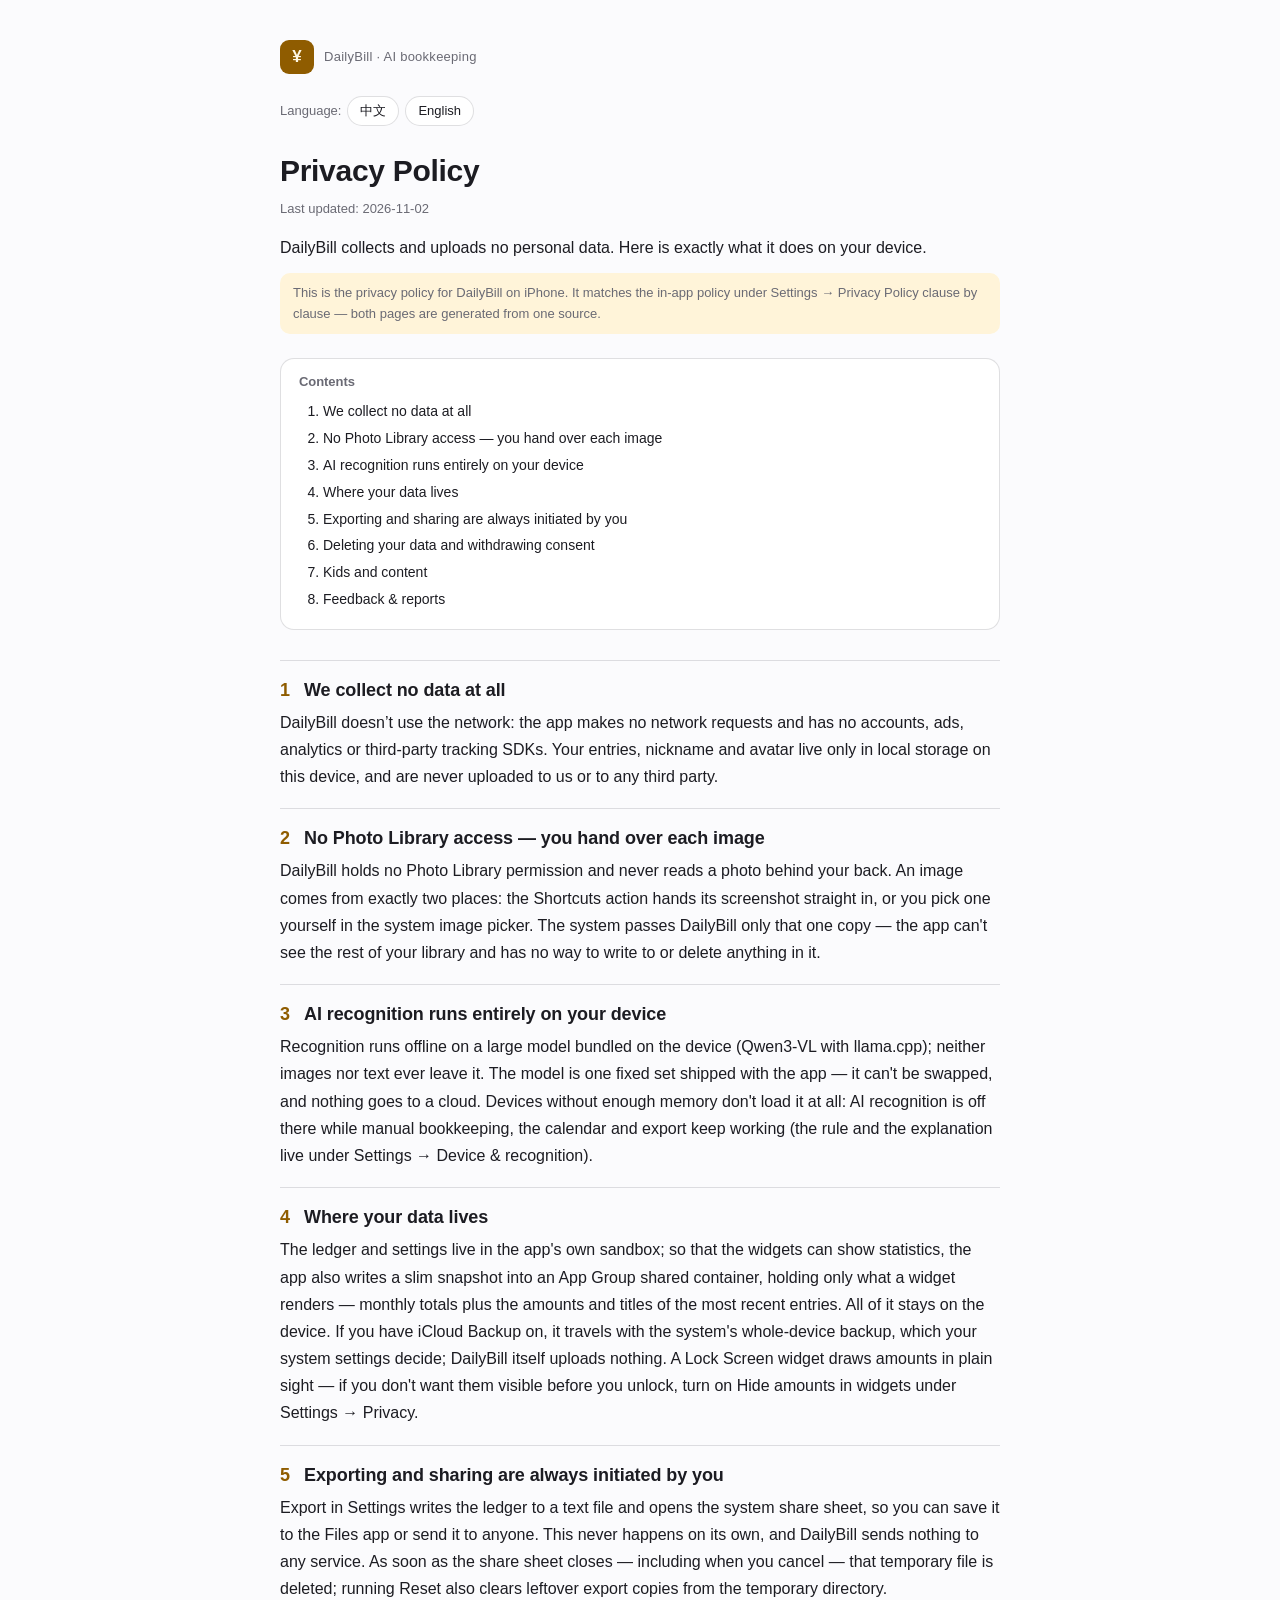
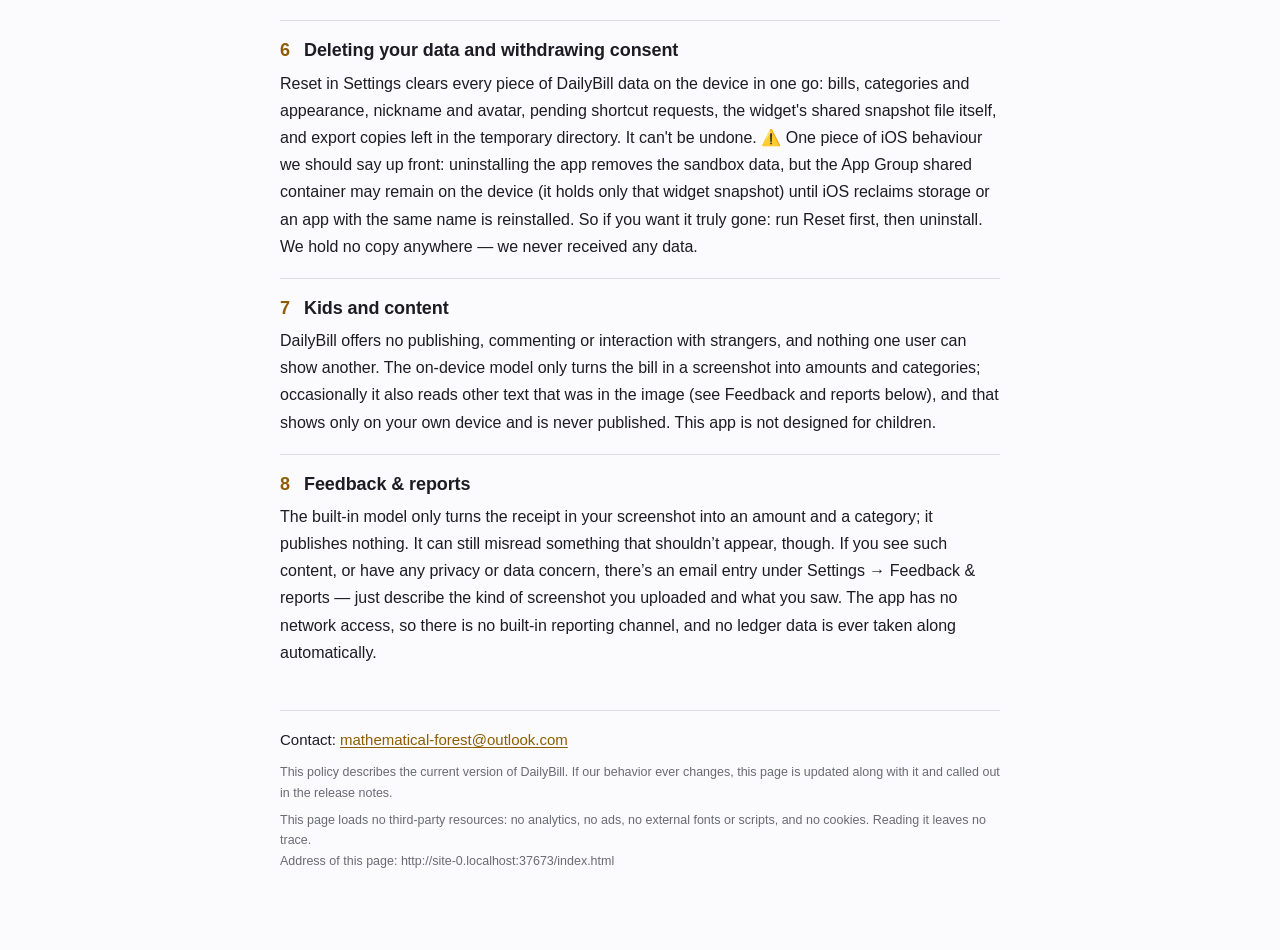
==== index.html @ c4c753d7 "Add files via upload" ====
<!doctype html>
<!--
  DailyBill 隐私政策网页版 —— 由 Tools/gen-privacy-policy.py 生成，请勿手改。
  改文案的正确顺序：DailyBill/App/PrivacyPolicyView.swift（连同 Strings.swift 的英文）→
      python3 Tools/gen-privacy-policy.py --write
  然后把 privacy-site/ 推到 GitHub Pages，并把 URL 同时填进
  AppLinks.publicPrivacyPolicyURL 与 App Store Connect 的「隐私政策网址」。
  口径一致性由 Tools/upload-gate.sh 在上传前核对（它跑的就是本脚本的 --check）。

  部署提示：单文件、零外链、JavaScript 只做语言切换（关掉也读得到中英全文），任何静态托管都够用。
  URL 要长期可用 —— 审核与用户都会在版本上线之后点开它。
-->
<html lang="zh-Hans" data-lang="zh">
<head>
<meta charset="utf-8">
<meta name="viewport" content="width=device-width, initial-scale=1">
<title>DailyBill 隐私政策 · Privacy Policy</title>
<meta name="description" content="DailyBill 不收集、不上传任何个人数据：AI 识别、存储与导出全部在本机完成。">
<meta property="og:type" content="website">
<meta property="og:title" content="DailyBill 隐私政策 · Privacy Policy">
<meta property="og:description" content="DailyBill 不收集、不上传任何个人数据：AI 识别、存储与导出全部在本机完成。">
<meta name="theme-color" content="#f0b429">
<script>
(function () {
  /* 语言优先级：?lang= 覆盖 > 上次手动选择（localStorage）> 浏览器语言。
     这段跑在 <head> 里：先给 <html> 打上 data-lang，避免中英双语叠印闪一下。 */
  var root = document.documentElement;
  function pick() {
    var m = /[?&]lang=(zh|en)/.exec(location.search);
    if (m) return m[1];
    try {
      var saved = window.localStorage.getItem('dailybill.policy.lang');
      if (saved === 'zh' || saved === 'en') return saved;
    } catch (e) {}
    return (navigator.language || 'zh').toLowerCase().indexOf('zh') === 0 ? 'zh' : 'en';
  }
  function mark(lang) {
    root.setAttribute('data-lang', lang);
    root.setAttribute('lang', lang === 'zh' ? 'zh-Hans' : 'en');
    var btns = document.querySelectorAll('.langbtn');
    for (var i = 0; i < btns.length; i++) {
      btns[i].setAttribute('aria-current', btns[i].getAttribute('data-lang') === lang ? 'true' : 'false');
    }
  }
  window.__dailybillLang = function (lang) {
    try { window.localStorage.setItem('dailybill.policy.lang', lang); } catch (e) {}
    mark(lang);
  };
  mark(pick());
  document.addEventListener('DOMContentLoaded', function () {
    var btns = document.querySelectorAll('.langbtn');
    for (var i = 0; i < btns.length; i++) {
      btns[i].addEventListener('click', function () { window.__dailybillLang(this.getAttribute('data-lang')); });
    }
    /* 「本页网址」由脚本就地填：方便把同一个地址粘进 App Store Connect，不必从别处抄 */
    var slots = document.querySelectorAll('.pageurl');
    for (var k = 0; k < slots.length; k++) { slots[k].textContent = location.href.split('?')[0]; }
  });
})();</script>
<style>
  :root {
    color-scheme: light dark;
    --bg: #fbfbfd; --card: #ffffff; --ink: #1c1c22; --muted: #6a6a74;
    --rule: rgba(120,120,132,.24); --accent: #8f5c00; --accent-soft: #fff4d9;
  }
  @media (prefers-color-scheme: dark) {
    :root { --bg: #0e0e11; --card: #17171c; --ink: #ececf1; --muted: #9a9aa4;
            --rule: rgba(160,160,175,.22); --accent: #f0b429; --accent-soft: #2a2314; }
  }
  * { box-sizing: border-box; }
  body {
    margin: 0 auto; padding: 0 20px 72px; max-width: 760px; background: var(--bg); color: var(--ink);
    font: 16px/1.7 -apple-system, BlinkMacSystemFont, "PingFang SC", "Helvetica Neue", Arial, sans-serif;
    -webkit-font-smoothing: antialiased;
  }
  .wrap { padding-top: 40px; }
  .brand { display: flex; align-items: center; gap: 10px; margin: 0 0 22px; }
  .mark { width: 34px; height: 34px; border-radius: 9px; background: var(--accent); color: #fff8e6;
          display: grid; place-items: center; font-weight: 700; font-size: 17px; flex: none; }
  .brand span { color: var(--muted); font-size: 13px; letter-spacing: .02em; }
  h1 { font-size: 30px; line-height: 1.25; margin: 0 0 8px; letter-spacing: -.01em; }
  .meta { color: var(--muted); font-size: 13px; margin: 0 0 14px; }
  .lede { font-size: 16px; margin: 0 0 12px; }
  .scope { font-size: 13px; line-height: 1.6; color: var(--muted); margin: 0 0 24px;
           padding: 10px 13px; background: var(--accent-soft); border-radius: 10px; }
  h2 { font-size: 18px; line-height: 1.45; margin: 0 0 6px; letter-spacing: -.005em; }
  h2 .num { display: inline-block; min-width: 24px; color: var(--accent); font-variant-numeric: tabular-nums; }
  p { margin: 0 0 4px; }
  section { border-top: 1px solid var(--rule); padding: 16px 0 6px; scroll-margin-top: 16px; }
  section + section { margin-top: 8px; }
  a { color: var(--accent); text-decoration-thickness: 1px; text-underline-offset: 2px; }
  .lang { display: flex; align-items: center; gap: 6px; margin: 0 0 26px; font-size: 13px; color: var(--muted); }
  .langbtn { font: inherit; font-size: 13px; color: var(--ink); background: var(--card);
             border: 1px solid var(--rule); border-radius: 999px; padding: 3px 12px; cursor: pointer; }
  .langbtn[aria-current="true"] { background: var(--accent); border-color: var(--accent);
                                  color: #fff8e6; font-weight: 600; }
  nav.toc { background: var(--card); border: 1px solid var(--rule); border-radius: 14px;
            padding: 14px 18px; margin: 0 0 30px; }
  nav.toc h2 { font-size: 13px; color: var(--muted); font-weight: 600; margin: 0 0 8px; }
  nav.toc ol { margin: 0; padding-left: 24px; }
  nav.toc li { margin: 3px 0; font-size: 14px; }
  nav.toc a { color: var(--ink); text-decoration: none; }
  nav.toc a:hover { color: var(--accent); text-decoration: underline; }
  footer { margin-top: 34px; border-top: 1px solid var(--rule); padding-top: 16px; }
  footer p { margin: 0 0 10px; font-size: 15px; }
  small { display: block; color: var(--muted); font-size: 12.5px; line-height: 1.65; margin-bottom: 6px; }
  .url { word-break: break-all; }
  /* 语言：没有 JavaScript 时中英都留着（谁都读得到全文），跑起来了才只留一种 */
  html[data-lang="zh"] .en { display: none; }
  html[data-lang="en"] .zh { display: none; }
  @media (max-width: 420px) { h1 { font-size: 25px; } body { padding: 0 16px 56px; } }
  @media print {
    :root { --bg: #fff; --ink: #000; --muted: #444; --card: #fff; }
    .lang, nav.toc { display: none; }
    .zh, .en { display: block !important; }
    section { break-inside: avoid; }
  }</style>
</head>
<body>
<div class="wrap">

<div class="brand">
  <div class="mark" aria-hidden="true">¥</div>
  <span><span class="zh" lang="zh-Hans">DailyBill · AI 记账</span><span class="en" lang="en">DailyBill · AI bookkeeping</span></span>
</div>

<div class="lang">
  <span><span class="zh" lang="zh-Hans">语言：</span><span class="en" lang="en">Language: </span></span>
  <button type="button" class="langbtn" data-lang="zh">中文</button>
  <button type="button" class="langbtn" data-lang="en" lang="en">English</button>
</div>

<header>
  <h1><span class="zh" lang="zh-Hans">隐私政策</span><span class="en" lang="en">Privacy Policy</span></h1>
  <p class="meta"><span class="zh" lang="zh-Hans">最近更新：2026-11-02</span>
     <span class="en" lang="en">Last updated: 2026-11-02</span></p>
  <p class="lede zh" lang="zh-Hans">DailyBill 不收集、不上传任何个人数据。以下是它在你设备上具体做了什么。</p>
  <p class="lede en" lang="en">DailyBill collects and uploads no personal data. Here is exactly what it does on your device.</p>
  <p class="scope"><span class="zh" lang="zh-Hans">本页是 DailyBill（iPhone 版）的隐私政策，与 App 内「设置 → 隐私政策」逐条一致：两边由同一份源码生成。</span><span class="en" lang="en">This is the privacy policy for DailyBill on iPhone. It matches the in-app policy under Settings → Privacy Policy clause by clause — both pages are generated from one source.</span></p>
</header>

<nav class="toc">
  <h2><span class="zh" lang="zh-Hans">条款目录</span><span class="en" lang="en">Contents</span></h2>
  <ol>
      <li><a class="zh" lang="zh-Hans" href="#c1">我们不收集任何数据</a><a class="en" lang="en" href="#c1">We collect no data at all</a></li>
      <li><a class="zh" lang="zh-Hans" href="#c2">不读相册：图由你自己交出来</a><a class="en" lang="en" href="#c2">No Photo Library access — you hand over each image</a></li>
      <li><a class="zh" lang="zh-Hans" href="#c3">AI 识别完全在你设备上完成</a><a class="en" lang="en" href="#c3">AI recognition runs entirely on your device</a></li>
      <li><a class="zh" lang="zh-Hans" href="#c4">数据存在哪里</a><a class="en" lang="en" href="#c4">Where your data lives</a></li>
      <li><a class="zh" lang="zh-Hans" href="#c5">导出与分享完全由你发起</a><a class="en" lang="en" href="#c5">Exporting and sharing are always initiated by you</a></li>
      <li><a class="zh" lang="zh-Hans" href="#c6">删除数据与撤回同意</a><a class="en" lang="en" href="#c6">Deleting your data and withdrawing consent</a></li>
      <li><a class="zh" lang="zh-Hans" href="#c7">儿童与内容</a><a class="en" lang="en" href="#c7">Kids and content</a></li>
      <li><a class="zh" lang="zh-Hans" href="#c8">反馈与举报</a><a class="en" lang="en" href="#c8">Feedback &amp; reports</a></li>
  </ol>
</nav>

<main>
    <section id="c1">
      <h2 class="zh" lang="zh-Hans"><span class="num">1</span>我们不收集任何数据</h2>
      <p class="zh" lang="zh-Hans">DailyBill 不联网：整个 App 没有任何网络请求，也没有账号、广告、埋点或第三方分析 SDK。你的账单、昵称与头像全部只存在这台设备的本机存储里，不会上传到我们或任何第三方的服务器。</p>
      <h2 class="en" lang="en"><span class="num">1</span>We collect no data at all</h2>
      <p class="en" lang="en">DailyBill doesn’t use the network: the app makes no network requests and has no accounts, ads, analytics or third-party tracking SDKs. Your entries, nickname and avatar live only in local storage on this device, and are never uploaded to us or to any third party.</p>
    </section>
    <section id="c2">
      <h2 class="zh" lang="zh-Hans"><span class="num">2</span>不读相册：图由你自己交出来</h2>
      <p class="zh" lang="zh-Hans">DailyBill 没有相册权限，也不会背着你读任何照片。记一笔账单时的图只有两个来源：快捷指令把「截屏」那一步的结果直接递进来，或者你在系统图片选取器里亲手挑一张。系统只把那一张照片的副本交给 App——它看不到图库里的其它内容，也没有写入或删除相册的能力。</p>
      <h2 class="en" lang="en"><span class="num">2</span>No Photo Library access — you hand over each image</h2>
      <p class="en" lang="en">DailyBill holds no Photo Library permission and never reads a photo behind your back. An image comes from exactly two places: the Shortcuts action hands its screenshot straight in, or you pick one yourself in the system image picker. The system passes DailyBill only that one copy — the app can't see the rest of your library and has no way to write to or delete anything in it.</p>
    </section>
    <section id="c3">
      <h2 class="zh" lang="zh-Hans"><span class="num">3</span>AI 识别完全在你设备上完成</h2>
      <p class="zh" lang="zh-Hans">图像识别由内置在本机的大模型（Qwen3-VL 加 llama.cpp）离线推理，图片与文字都不出设备。模型是随 App 一起打包的固定一套，不能替换，也不会把内容送到云端。内存不足以跑这套模型的设备不会加载它：那里 AI 识别不可用，手动记账、月历与导出照常（判据与说明见「设置 → 设备与识别能力」）。</p>
      <h2 class="en" lang="en"><span class="num">3</span>AI recognition runs entirely on your device</h2>
      <p class="en" lang="en">Recognition runs offline on a large model bundled on the device (Qwen3-VL with llama.cpp); neither images nor text ever leave it. The model is one fixed set shipped with the app — it can't be swapped, and nothing goes to a cloud. Devices without enough memory don't load it at all: AI recognition is off there while manual bookkeeping, the calendar and export keep working (the rule and the explanation live under Settings → Device &amp; recognition).</p>
    </section>
    <section id="c4">
      <h2 class="zh" lang="zh-Hans"><span class="num">4</span>数据存在哪里</h2>
      <p class="zh" lang="zh-Hans">账本与设置存在 App 自己的沙盒目录；为了让桌面小组件能显示统计，App 会往同属一个 App Group 的共享容器里写一份精简快照，只含小组件渲染所需的月度汇总与最近几笔的金额、标题。这些内容都在设备本机；如果你开启了 iCloud 云备份，它们会随系统的整机备份一起被备份，那由你的系统设置决定，DailyBill 自己不上传任何数据。锁屏上的小组件会把金额直接画出来，不想让它在解锁之前就露出来，请在「设置 → 隐私」里打开「在小组件里隐藏金额」。</p>
      <h2 class="en" lang="en"><span class="num">4</span>Where your data lives</h2>
      <p class="en" lang="en">The ledger and settings live in the app's own sandbox; so that the widgets can show statistics, the app also writes a slim snapshot into an App Group shared container, holding only what a widget renders — monthly totals plus the amounts and titles of the most recent entries. All of it stays on the device. If you have iCloud Backup on, it travels with the system's whole-device backup, which your system settings decide; DailyBill itself uploads nothing. A Lock Screen widget draws amounts in plain sight — if you don't want them visible before you unlock, turn on Hide amounts in widgets under Settings → Privacy.</p>
    </section>
    <section id="c5">
      <h2 class="zh" lang="zh-Hans"><span class="num">5</span>导出与分享完全由你发起</h2>
      <p class="zh" lang="zh-Hans">「设置」里的导出账单会把账本写成一份文本文件并打开系统分享面板，你可以存到文件系统或发给任何人。这一步不会自动发生，DailyBill 也不会把账本内容发给任何服务。分享面板一关（包括你取消分享），那份临时文件就被删掉；执行恢复初始化时也会清掉临时目录里剩下的导出副本。</p>
      <h2 class="en" lang="en"><span class="num">5</span>Exporting and sharing are always initiated by you</h2>
      <p class="en" lang="en">Export in Settings writes the ledger to a text file and opens the system share sheet, so you can save it to the Files app or send it to anyone. This never happens on its own, and DailyBill sends nothing to any service. As soon as the share sheet closes — including when you cancel — that temporary file is deleted; running Reset also clears leftover export copies from the temporary directory.</p>
    </section>
    <section id="c6">
      <h2 class="zh" lang="zh-Hans"><span class="num">6</span>删除数据与撤回同意</h2>
      <p class="zh" lang="zh-Hans">用「设置」里的恢复初始化即可一次性清空本机全部 DailyBill 数据：账单、分类与外观、昵称与头像、快捷指令待处理请求，以及小组件的共享快照文件本体和临时目录里的导出副本，该操作不可撤销。⚠️ 有一个 iOS 的系统行为要说在前面：直接卸载 App 会带走沙盒里的数据，但 App Group 的共享容器可能继续留在设备上（里面只有那份小组件快照），要等系统回收存储或重装同名 App 时才处理掉。所以想把数据清得干干净净：先执行一次恢复初始化，再卸载 App。我们这边没有任何副本——因为我们从来没有拿到过数据。</p>
      <h2 class="en" lang="en"><span class="num">6</span>Deleting your data and withdrawing consent</h2>
      <p class="en" lang="en">Reset in Settings clears every piece of DailyBill data on the device in one go: bills, categories and appearance, nickname and avatar, pending shortcut requests, the widget's shared snapshot file itself, and export copies left in the temporary directory. It can't be undone. ⚠️ One piece of iOS behaviour we should say up front: uninstalling the app removes the sandbox data, but the App Group shared container may remain on the device (it holds only that widget snapshot) until iOS reclaims storage or an app with the same name is reinstalled. So if you want it truly gone: run Reset first, then uninstall. We hold no copy anywhere — we never received any data.</p>
    </section>
    <section id="c7">
      <h2 class="zh" lang="zh-Hans"><span class="num">7</span>儿童与内容</h2>
      <p class="zh" lang="zh-Hans">DailyBill 不提供发布、评论或陌生人互动功能，没有任何用户之间互相可见的内容。端侧模型只把截图里的账单读成金额与分类；它偶尔会把图上别的文字一起读出来（见下面「反馈与举报」那一条），这些内容只显示在你自己的设备上，也不会被发布出去。本 App 不是为儿童设计的。</p>
      <h2 class="en" lang="en"><span class="num">7</span>Kids and content</h2>
      <p class="en" lang="en">DailyBill offers no publishing, commenting or interaction with strangers, and nothing one user can show another. The on-device model only turns the bill in a screenshot into amounts and categories; occasionally it also reads other text that was in the image (see Feedback and reports below), and that shows only on your own device and is never published. This app is not designed for children.</p>
    </section>
    <section id="c8">
      <h2 class="zh" lang="zh-Hans"><span class="num">8</span>反馈与举报</h2>
      <p class="zh" lang="zh-Hans">内置模型只把截图里的账单读成金额与分类，不生成可发布的内容；但它偶尔也会读出不该出现的文字。如果你看到不该出现的东西，或是对隐私、数据有任何疑义，「设置 → 反馈与举报」里有邮件入口：写清你上传的截图类型与你看到的内容即可。App 不联网，因此没有内置上报通道，也不会自动带走任何账单数据。</p>
      <h2 class="en" lang="en"><span class="num">8</span>Feedback &amp; reports</h2>
      <p class="en" lang="en">The built-in model only turns the receipt in your screenshot into an amount and a category; it publishes nothing. It can still misread something that shouldn’t appear, though. If you see such content, or have any privacy or data concern, there’s an email entry under Settings → Feedback &amp; reports — just describe the kind of screenshot you uploaded and what you saw. The app has no network access, so there is no built-in reporting channel, and no ledger data is ever taken along automatically.</p>
    </section>
</main>

<footer>
  <p><span class="zh" lang="zh-Hans">联系邮箱：</span><span class="en" lang="en">Contact: </span><a href="mailto:mathematical-forest@outlook.com">mathematical-forest@outlook.com</a></p>
  <small class="zh" lang="zh-Hans">这份政策只描述当前这个版本的 DailyBill。若以后行为有变，本页会一并更新并在版本说明里写明。</small>
  <small class="en" lang="en">This policy describes the current version of DailyBill. If our behavior ever changes, this page is updated along with it and called out in the release notes.</small>
  <small class="zh" lang="zh-Hans">本页不加载任何第三方资源：没有统计、没有广告、没有外部字体或脚本，也不写 Cookie。你此刻读到的这份网页本身不留痕。<br><span class="url">本页网址：<span class="pageurl"></span></span></small>
  <small class="en" lang="en">This page loads no third-party resources: no analytics, no ads, no external fonts or scripts, and no cookies. Reading it leaves no trace.<br><span class="url">Address of this page: <span class="pageurl"></span></span></small>
</footer>

</div>
</body>
</html>
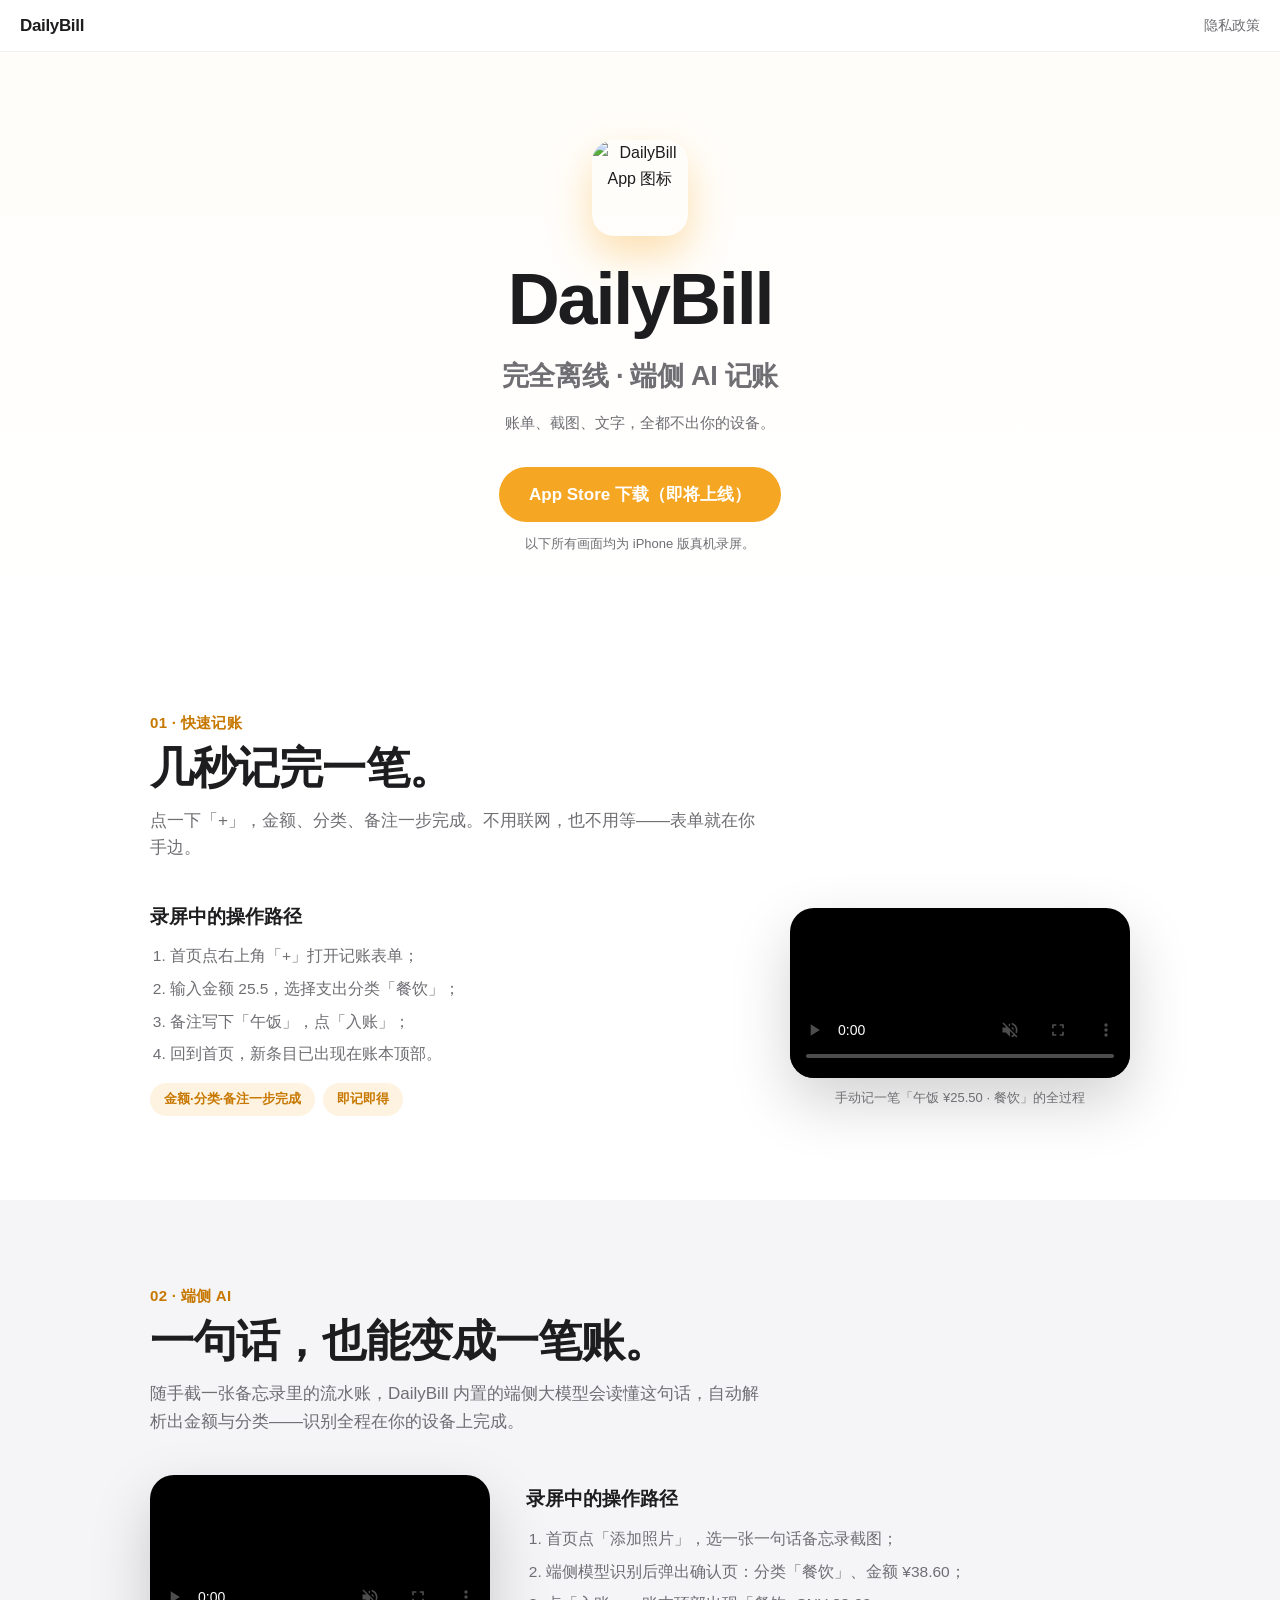
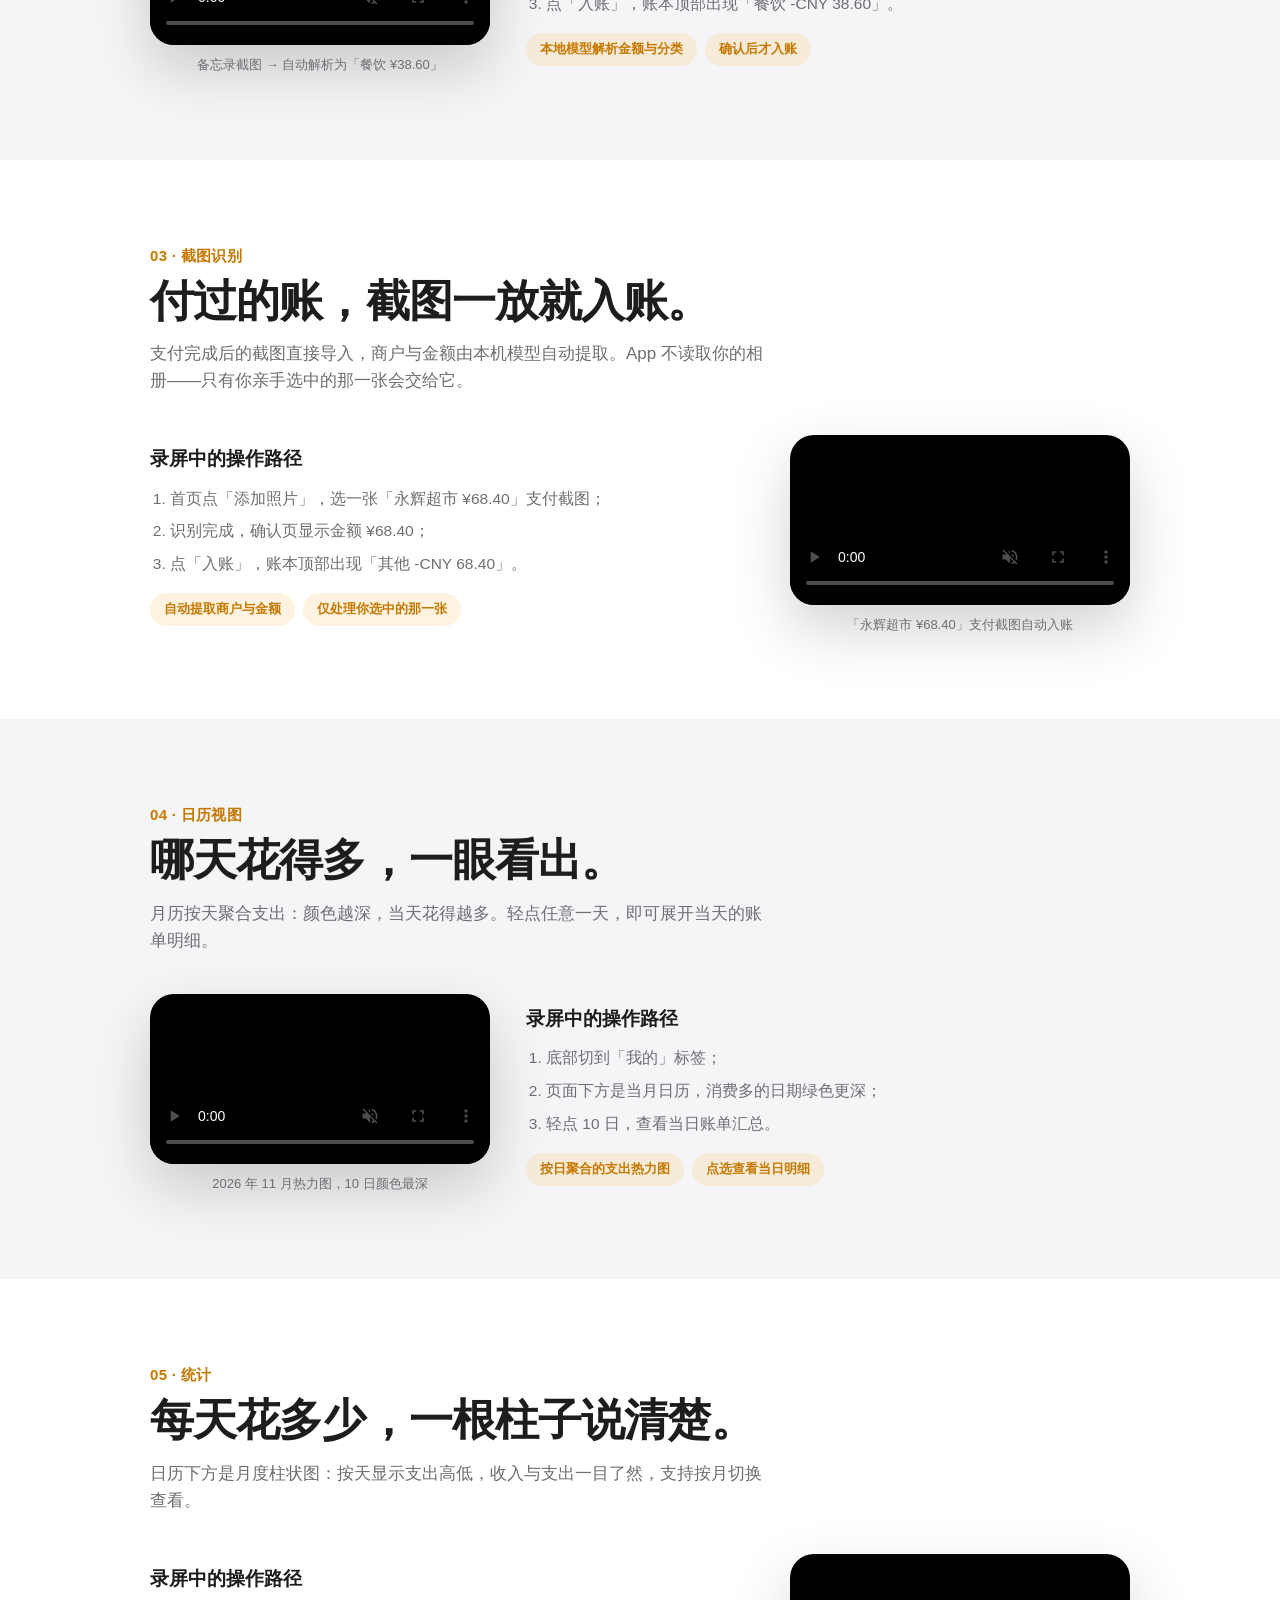
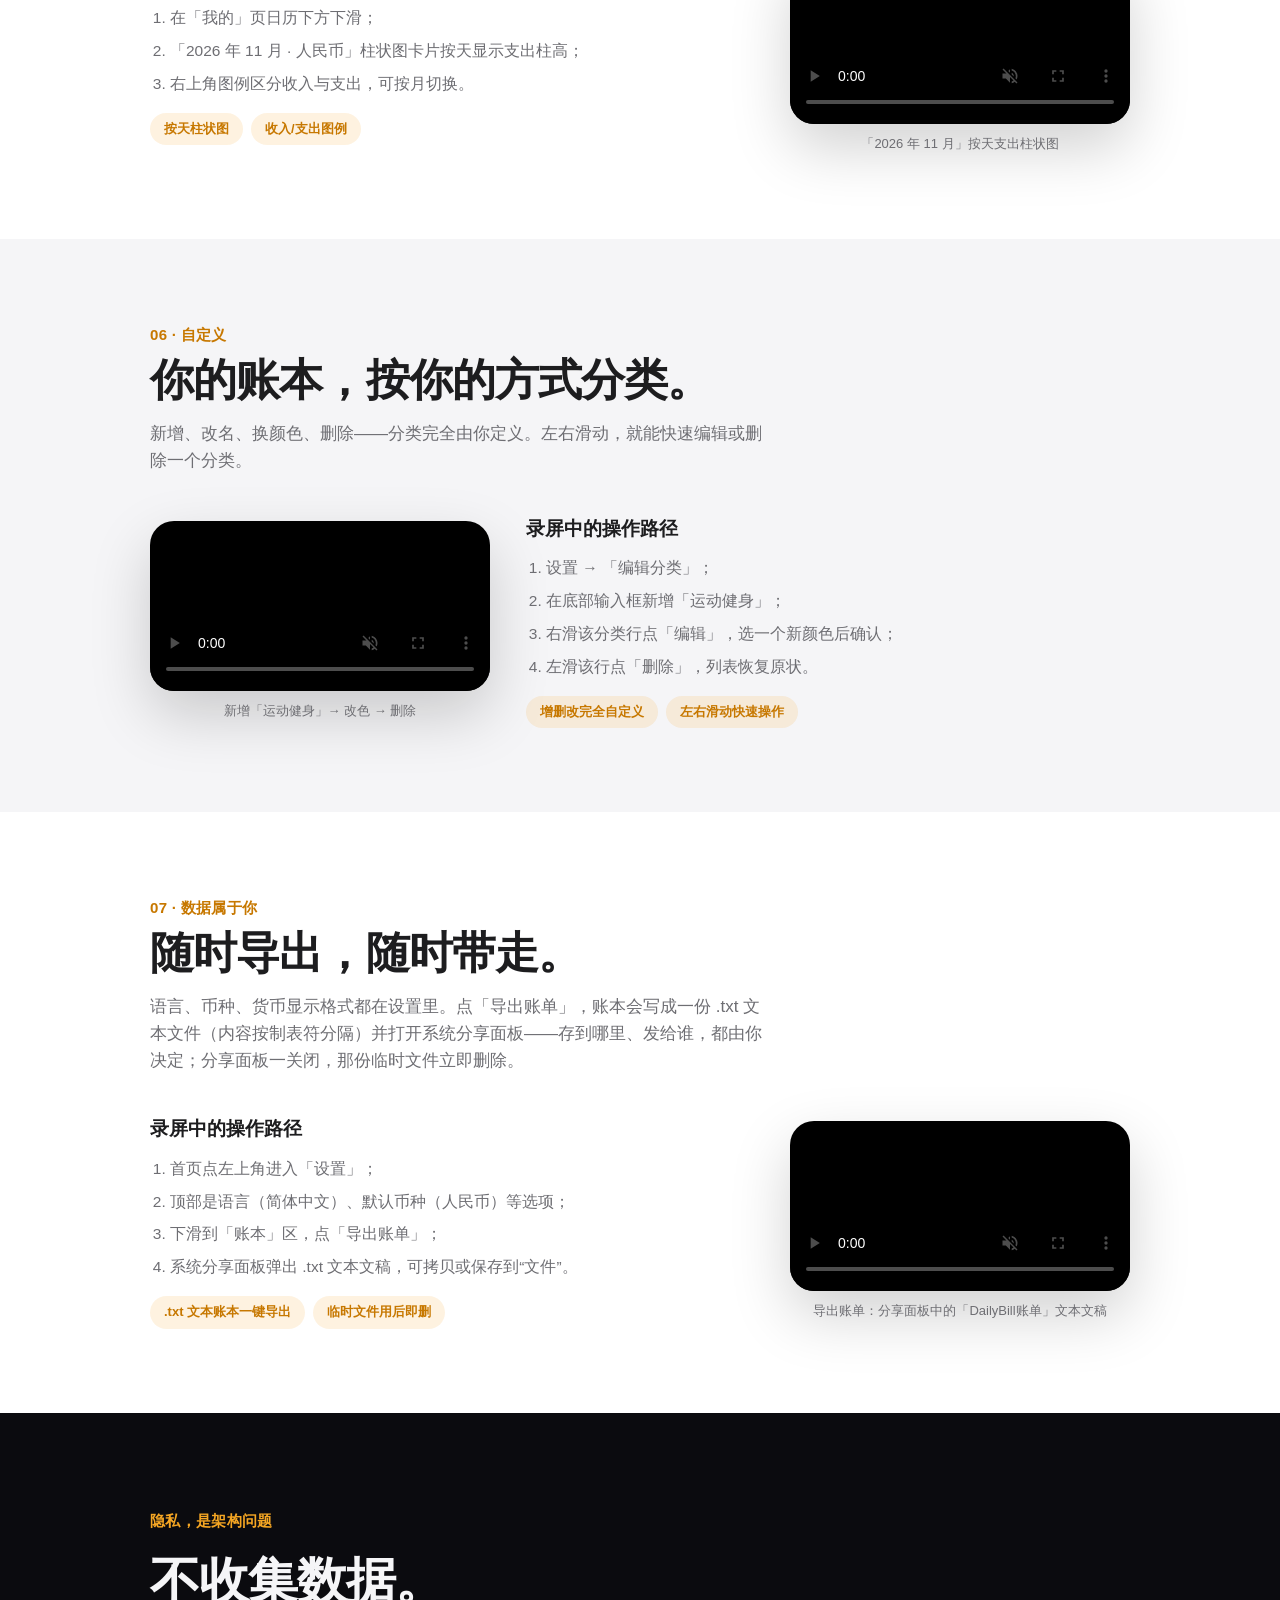
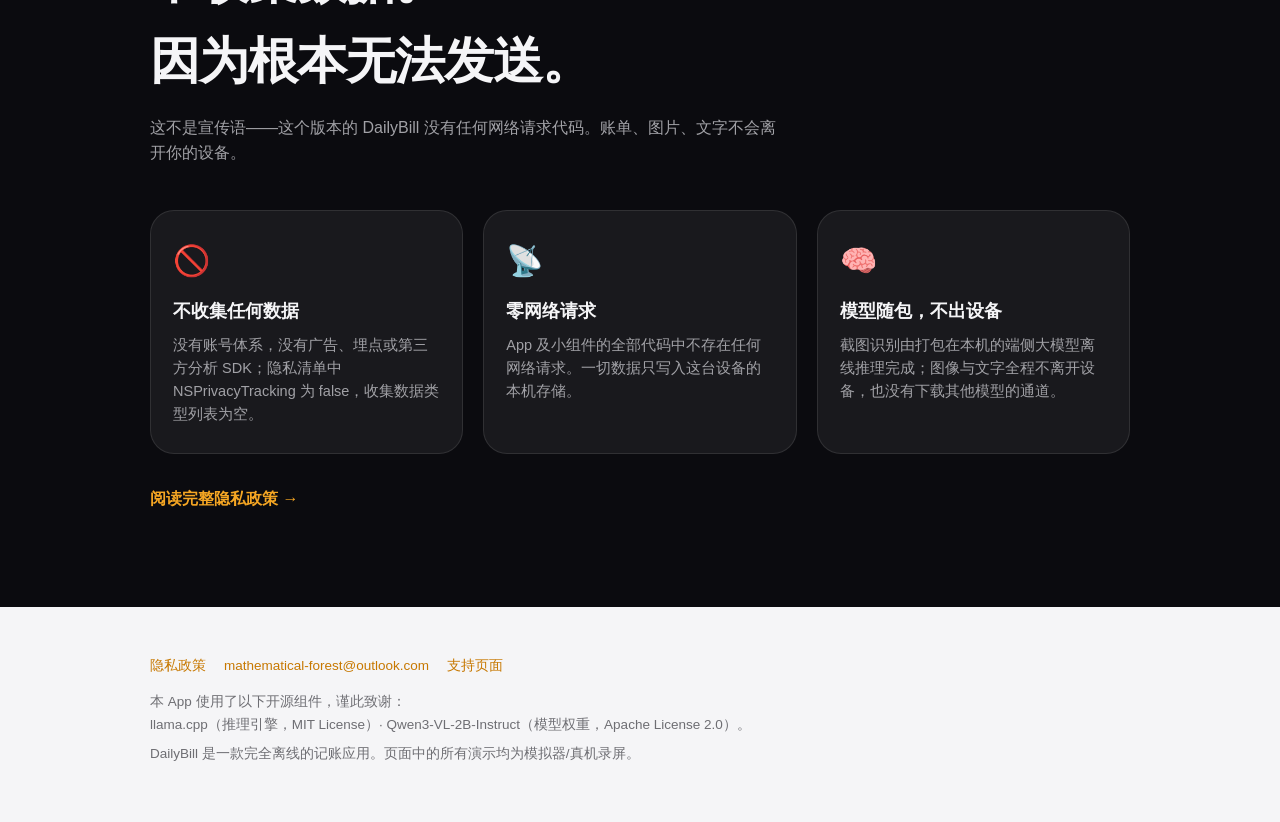
==== commit 211499ca: "Create index.html" ====
--- a/index.html
+++ b/index.html
@@ -1,217 +1,245 @@
-<!doctype html>
-<!--
-  DailyBill 隐私政策网页版 —— 由 Tools/gen-privacy-policy.py 生成，请勿手改。
-  改文案的正确顺序：DailyBill/App/PrivacyPolicyView.swift（连同 Strings.swift 的英文）→
-      python3 Tools/gen-privacy-policy.py --write
-  然后把 privacy-site/ 推到 GitHub Pages，并把 URL 同时填进
-  AppLinks.publicPrivacyPolicyURL 与 App Store Connect 的「隐私政策网址」。
-  口径一致性由 Tools/upload-gate.sh 在上传前核对（它跑的就是本脚本的 --check）。
-
-  部署提示：单文件、零外链、JavaScript 只做语言切换（关掉也读得到中英全文），任何静态托管都够用。
-  URL 要长期可用 —— 审核与用户都会在版本上线之后点开它。
--->
-<html lang="zh-Hans" data-lang="zh">
+<!DOCTYPE html>
+<html lang="zh-Hans">
 <head>
-<meta charset="utf-8">
-<meta name="viewport" content="width=device-width, initial-scale=1">
-<title>DailyBill 隐私政策 · Privacy Policy</title>
-<meta name="description" content="DailyBill 不收集、不上传任何个人数据：AI 识别、存储与导出全部在本机完成。">
-<meta property="og:type" content="website">
-<meta property="og:title" content="DailyBill 隐私政策 · Privacy Policy">
-<meta property="og:description" content="DailyBill 不收集、不上传任何个人数据：AI 识别、存储与导出全部在本机完成。">
-<meta name="theme-color" content="#f0b429">
-<script>
-(function () {
-  /* 语言优先级：?lang= 覆盖 > 上次手动选择（localStorage）> 浏览器语言。
-     这段跑在 <head> 里：先给 <html> 打上 data-lang，避免中英双语叠印闪一下。 */
-  var root = document.documentElement;
-  function pick() {
-    var m = /[?&]lang=(zh|en)/.exec(location.search);
-    if (m) return m[1];
-    try {
-      var saved = window.localStorage.getItem('dailybill.policy.lang');
-      if (saved === 'zh' || saved === 'en') return saved;
-    } catch (e) {}
-    return (navigator.language || 'zh').toLowerCase().indexOf('zh') === 0 ? 'zh' : 'en';
-  }
-  function mark(lang) {
-    root.setAttribute('data-lang', lang);
-    root.setAttribute('lang', lang === 'zh' ? 'zh-Hans' : 'en');
-    var btns = document.querySelectorAll('.langbtn');
-    for (var i = 0; i < btns.length; i++) {
-      btns[i].setAttribute('aria-current', btns[i].getAttribute('data-lang') === lang ? 'true' : 'false');
-    }
-  }
-  window.__dailybillLang = function (lang) {
-    try { window.localStorage.setItem('dailybill.policy.lang', lang); } catch (e) {}
-    mark(lang);
-  };
-  mark(pick());
-  document.addEventListener('DOMContentLoaded', function () {
-    var btns = document.querySelectorAll('.langbtn');
-    for (var i = 0; i < btns.length; i++) {
-      btns[i].addEventListener('click', function () { window.__dailybillLang(this.getAttribute('data-lang')); });
-    }
-    /* 「本页网址」由脚本就地填：方便把同一个地址粘进 App Store Connect，不必从别处抄 */
-    var slots = document.querySelectorAll('.pageurl');
-    for (var k = 0; k < slots.length; k++) { slots[k].textContent = location.href.split('?')[0]; }
-  });
-})();</script>
-<style>
-  :root {
-    color-scheme: light dark;
-    --bg: #fbfbfd; --card: #ffffff; --ink: #1c1c22; --muted: #6a6a74;
-    --rule: rgba(120,120,132,.24); --accent: #8f5c00; --accent-soft: #fff4d9;
-  }
-  @media (prefers-color-scheme: dark) {
-    :root { --bg: #0e0e11; --card: #17171c; --ink: #ececf1; --muted: #9a9aa4;
-            --rule: rgba(160,160,175,.22); --accent: #f0b429; --accent-soft: #2a2314; }
-  }
-  * { box-sizing: border-box; }
-  body {
-    margin: 0 auto; padding: 0 20px 72px; max-width: 760px; background: var(--bg); color: var(--ink);
-    font: 16px/1.7 -apple-system, BlinkMacSystemFont, "PingFang SC", "Helvetica Neue", Arial, sans-serif;
-    -webkit-font-smoothing: antialiased;
-  }
-  .wrap { padding-top: 40px; }
-  .brand { display: flex; align-items: center; gap: 10px; margin: 0 0 22px; }
-  .mark { width: 34px; height: 34px; border-radius: 9px; background: var(--accent); color: #fff8e6;
-          display: grid; place-items: center; font-weight: 700; font-size: 17px; flex: none; }
-  .brand span { color: var(--muted); font-size: 13px; letter-spacing: .02em; }
-  h1 { font-size: 30px; line-height: 1.25; margin: 0 0 8px; letter-spacing: -.01em; }
-  .meta { color: var(--muted); font-size: 13px; margin: 0 0 14px; }
-  .lede { font-size: 16px; margin: 0 0 12px; }
-  .scope { font-size: 13px; line-height: 1.6; color: var(--muted); margin: 0 0 24px;
-           padding: 10px 13px; background: var(--accent-soft); border-radius: 10px; }
-  h2 { font-size: 18px; line-height: 1.45; margin: 0 0 6px; letter-spacing: -.005em; }
-  h2 .num { display: inline-block; min-width: 24px; color: var(--accent); font-variant-numeric: tabular-nums; }
-  p { margin: 0 0 4px; }
-  section { border-top: 1px solid var(--rule); padding: 16px 0 6px; scroll-margin-top: 16px; }
-  section + section { margin-top: 8px; }
-  a { color: var(--accent); text-decoration-thickness: 1px; text-underline-offset: 2px; }
-  .lang { display: flex; align-items: center; gap: 6px; margin: 0 0 26px; font-size: 13px; color: var(--muted); }
-  .langbtn { font: inherit; font-size: 13px; color: var(--ink); background: var(--card);
-             border: 1px solid var(--rule); border-radius: 999px; padding: 3px 12px; cursor: pointer; }
-  .langbtn[aria-current="true"] { background: var(--accent); border-color: var(--accent);
-                                  color: #fff8e6; font-weight: 600; }
-  nav.toc { background: var(--card); border: 1px solid var(--rule); border-radius: 14px;
-            padding: 14px 18px; margin: 0 0 30px; }
-  nav.toc h2 { font-size: 13px; color: var(--muted); font-weight: 600; margin: 0 0 8px; }
-  nav.toc ol { margin: 0; padding-left: 24px; }
-  nav.toc li { margin: 3px 0; font-size: 14px; }
-  nav.toc a { color: var(--ink); text-decoration: none; }
-  nav.toc a:hover { color: var(--accent); text-decoration: underline; }
-  footer { margin-top: 34px; border-top: 1px solid var(--rule); padding-top: 16px; }
-  footer p { margin: 0 0 10px; font-size: 15px; }
-  small { display: block; color: var(--muted); font-size: 12.5px; line-height: 1.65; margin-bottom: 6px; }
-  .url { word-break: break-all; }
-  /* 语言：没有 JavaScript 时中英都留着（谁都读得到全文），跑起来了才只留一种 */
-  html[data-lang="zh"] .en { display: none; }
-  html[data-lang="en"] .zh { display: none; }
-  @media (max-width: 420px) { h1 { font-size: 25px; } body { padding: 0 16px 56px; } }
-  @media print {
-    :root { --bg: #fff; --ink: #000; --muted: #444; --card: #fff; }
-    .lang, nav.toc { display: none; }
-    .zh, .en { display: block !important; }
-    section { break-inside: avoid; }
-  }</style>
+<meta charset="UTF-8">
+<meta name="viewport" content="width=device-width, initial-scale=1, viewport-fit=cover">
+<title>DailyBill — 完全离线 · 端侧 AI 记账</title>
+<meta name="description" content="DailyBill 是一款完全离线的记账 App：手动记账、截图识别、日历热力图与月度统计，全部在你设备上完成。不收集数据，无网络请求。">
+<link rel="icon" type="image/png" sizes="48x48" href="assets/favicon.png">
+<link rel="apple-touch-icon" href="assets/apple-touch-icon.png">
+<link rel="stylesheet" href="assets/style.css">
 </head>
 <body>
-<div class="wrap">
-
-<div class="brand">
-  <div class="mark" aria-hidden="true">¥</div>
-  <span><span class="zh" lang="zh-Hans">DailyBill · AI 记账</span><span class="en" lang="en">DailyBill · AI bookkeeping</span></span>
-</div>
-
-<div class="lang">
-  <span><span class="zh" lang="zh-Hans">语言：</span><span class="en" lang="en">Language: </span></span>
-  <button type="button" class="langbtn" data-lang="zh">中文</button>
-  <button type="button" class="langbtn" data-lang="en" lang="en">English</button>
-</div>
-
-<header>
-  <h1><span class="zh" lang="zh-Hans">隐私政策</span><span class="en" lang="en">Privacy Policy</span></h1>
-  <p class="meta"><span class="zh" lang="zh-Hans">最近更新：2026-11-02</span>
-     <span class="en" lang="en">Last updated: 2026-11-02</span></p>
-  <p class="lede zh" lang="zh-Hans">DailyBill 不收集、不上传任何个人数据。以下是它在你设备上具体做了什么。</p>
-  <p class="lede en" lang="en">DailyBill collects and uploads no personal data. Here is exactly what it does on your device.</p>
-  <p class="scope"><span class="zh" lang="zh-Hans">本页是 DailyBill（iPhone 版）的隐私政策，与 App 内「设置 → 隐私政策」逐条一致：两边由同一份源码生成。</span><span class="en" lang="en">This is the privacy policy for DailyBill on iPhone. It matches the in-app policy under Settings → Privacy Policy clause by clause — both pages are generated from one source.</span></p>
+
+<nav class="nav">
+  <span class="brand">DailyBill</span>
+  <a class="privacy-link" href="privacy.html">隐私政策</a>
+</nav>
+
+<header class="hero">
+  <div class="app-badge"><img src="assets/app-icon.png" alt="DailyBill App 图标"></div>
+  <h1>DailyBill</h1>
+  <p class="tagline">完全离线 · 端侧 AI 记账</p>
+  <p class="sub">账单、截图、文字，全都不出你的设备。</p>
+  <a class="cta" href="#">App Store 下载（即将上线）</a>
+  <span class="cta-note">以下所有画面均为 iPhone 版真机录屏。</span>
 </header>
 
-<nav class="toc">
-  <h2><span class="zh" lang="zh-Hans">条款目录</span><span class="en" lang="en">Contents</span></h2>
-  <ol>
-      <li><a class="zh" lang="zh-Hans" href="#c1">我们不收集任何数据</a><a class="en" lang="en" href="#c1">We collect no data at all</a></li>
-      <li><a class="zh" lang="zh-Hans" href="#c2">不读相册：图由你自己交出来</a><a class="en" lang="en" href="#c2">No Photo Library access — you hand over each image</a></li>
-      <li><a class="zh" lang="zh-Hans" href="#c3">AI 识别完全在你设备上完成</a><a class="en" lang="en" href="#c3">AI recognition runs entirely on your device</a></li>
-      <li><a class="zh" lang="zh-Hans" href="#c4">数据存在哪里</a><a class="en" lang="en" href="#c4">Where your data lives</a></li>
-      <li><a class="zh" lang="zh-Hans" href="#c5">导出与分享完全由你发起</a><a class="en" lang="en" href="#c5">Exporting and sharing are always initiated by you</a></li>
-      <li><a class="zh" lang="zh-Hans" href="#c6">删除数据与撤回同意</a><a class="en" lang="en" href="#c6">Deleting your data and withdrawing consent</a></li>
-      <li><a class="zh" lang="zh-Hans" href="#c7">儿童与内容</a><a class="en" lang="en" href="#c7">Kids and content</a></li>
-      <li><a class="zh" lang="zh-Hans" href="#c8">反馈与举报</a><a class="en" lang="en" href="#c8">Feedback &amp; reports</a></li>
-  </ol>
-</nav>
-
 <main>
-    <section id="c1">
-      <h2 class="zh" lang="zh-Hans"><span class="num">1</span>我们不收集任何数据</h2>
-      <p class="zh" lang="zh-Hans">DailyBill 不联网：整个 App 没有任何网络请求，也没有账号、广告、埋点或第三方分析 SDK。你的账单、昵称与头像全部只存在这台设备的本机存储里，不会上传到我们或任何第三方的服务器。</p>
-      <h2 class="en" lang="en"><span class="num">1</span>We collect no data at all</h2>
-      <p class="en" lang="en">DailyBill doesn’t use the network: the app makes no network requests and has no accounts, ads, analytics or third-party tracking SDKs. Your entries, nickname and avatar live only in local storage on this device, and are never uploaded to us or to any third party.</p>
-    </section>
-    <section id="c2">
-      <h2 class="zh" lang="zh-Hans"><span class="num">2</span>不读相册：图由你自己交出来</h2>
-      <p class="zh" lang="zh-Hans">DailyBill 没有相册权限，也不会背着你读任何照片。记一笔账单时的图只有两个来源：快捷指令把「截屏」那一步的结果直接递进来，或者你在系统图片选取器里亲手挑一张。系统只把那一张照片的副本交给 App——它看不到图库里的其它内容，也没有写入或删除相册的能力。</p>
-      <h2 class="en" lang="en"><span class="num">2</span>No Photo Library access — you hand over each image</h2>
-      <p class="en" lang="en">DailyBill holds no Photo Library permission and never reads a photo behind your back. An image comes from exactly two places: the Shortcuts action hands its screenshot straight in, or you pick one yourself in the system image picker. The system passes DailyBill only that one copy — the app can't see the rest of your library and has no way to write to or delete anything in it.</p>
-    </section>
-    <section id="c3">
-      <h2 class="zh" lang="zh-Hans"><span class="num">3</span>AI 识别完全在你设备上完成</h2>
-      <p class="zh" lang="zh-Hans">图像识别由内置在本机的大模型（Qwen3-VL 加 llama.cpp）离线推理，图片与文字都不出设备。模型是随 App 一起打包的固定一套，不能替换，也不会把内容送到云端。内存不足以跑这套模型的设备不会加载它：那里 AI 识别不可用，手动记账、月历与导出照常（判据与说明见「设置 → 设备与识别能力」）。</p>
-      <h2 class="en" lang="en"><span class="num">3</span>AI recognition runs entirely on your device</h2>
-      <p class="en" lang="en">Recognition runs offline on a large model bundled on the device (Qwen3-VL with llama.cpp); neither images nor text ever leave it. The model is one fixed set shipped with the app — it can't be swapped, and nothing goes to a cloud. Devices without enough memory don't load it at all: AI recognition is off there while manual bookkeeping, the calendar and export keep working (the rule and the explanation live under Settings → Device &amp; recognition).</p>
-    </section>
-    <section id="c4">
-      <h2 class="zh" lang="zh-Hans"><span class="num">4</span>数据存在哪里</h2>
-      <p class="zh" lang="zh-Hans">账本与设置存在 App 自己的沙盒目录；为了让桌面小组件能显示统计，App 会往同属一个 App Group 的共享容器里写一份精简快照，只含小组件渲染所需的月度汇总与最近几笔的金额、标题。这些内容都在设备本机；如果你开启了 iCloud 云备份，它们会随系统的整机备份一起被备份，那由你的系统设置决定，DailyBill 自己不上传任何数据。锁屏上的小组件会把金额直接画出来，不想让它在解锁之前就露出来，请在「设置 → 隐私」里打开「在小组件里隐藏金额」。</p>
-      <h2 class="en" lang="en"><span class="num">4</span>Where your data lives</h2>
-      <p class="en" lang="en">The ledger and settings live in the app's own sandbox; so that the widgets can show statistics, the app also writes a slim snapshot into an App Group shared container, holding only what a widget renders — monthly totals plus the amounts and titles of the most recent entries. All of it stays on the device. If you have iCloud Backup on, it travels with the system's whole-device backup, which your system settings decide; DailyBill itself uploads nothing. A Lock Screen widget draws amounts in plain sight — if you don't want them visible before you unlock, turn on Hide amounts in widgets under Settings → Privacy.</p>
-    </section>
-    <section id="c5">
-      <h2 class="zh" lang="zh-Hans"><span class="num">5</span>导出与分享完全由你发起</h2>
-      <p class="zh" lang="zh-Hans">「设置」里的导出账单会把账本写成一份文本文件并打开系统分享面板，你可以存到文件系统或发给任何人。这一步不会自动发生，DailyBill 也不会把账本内容发给任何服务。分享面板一关（包括你取消分享），那份临时文件就被删掉；执行恢复初始化时也会清掉临时目录里剩下的导出副本。</p>
-      <h2 class="en" lang="en"><span class="num">5</span>Exporting and sharing are always initiated by you</h2>
-      <p class="en" lang="en">Export in Settings writes the ledger to a text file and opens the system share sheet, so you can save it to the Files app or send it to anyone. This never happens on its own, and DailyBill sends nothing to any service. As soon as the share sheet closes — including when you cancel — that temporary file is deleted; running Reset also clears leftover export copies from the temporary directory.</p>
-    </section>
-    <section id="c6">
-      <h2 class="zh" lang="zh-Hans"><span class="num">6</span>删除数据与撤回同意</h2>
-      <p class="zh" lang="zh-Hans">用「设置」里的恢复初始化即可一次性清空本机全部 DailyBill 数据：账单、分类与外观、昵称与头像、快捷指令待处理请求，以及小组件的共享快照文件本体和临时目录里的导出副本，该操作不可撤销。⚠️ 有一个 iOS 的系统行为要说在前面：直接卸载 App 会带走沙盒里的数据，但 App Group 的共享容器可能继续留在设备上（里面只有那份小组件快照），要等系统回收存储或重装同名 App 时才处理掉。所以想把数据清得干干净净：先执行一次恢复初始化，再卸载 App。我们这边没有任何副本——因为我们从来没有拿到过数据。</p>
-      <h2 class="en" lang="en"><span class="num">6</span>Deleting your data and withdrawing consent</h2>
-      <p class="en" lang="en">Reset in Settings clears every piece of DailyBill data on the device in one go: bills, categories and appearance, nickname and avatar, pending shortcut requests, the widget's shared snapshot file itself, and export copies left in the temporary directory. It can't be undone. ⚠️ One piece of iOS behaviour we should say up front: uninstalling the app removes the sandbox data, but the App Group shared container may remain on the device (it holds only that widget snapshot) until iOS reclaims storage or an app with the same name is reinstalled. So if you want it truly gone: run Reset first, then uninstall. We hold no copy anywhere — we never received any data.</p>
-    </section>
-    <section id="c7">
-      <h2 class="zh" lang="zh-Hans"><span class="num">7</span>儿童与内容</h2>
-      <p class="zh" lang="zh-Hans">DailyBill 不提供发布、评论或陌生人互动功能，没有任何用户之间互相可见的内容。端侧模型只把截图里的账单读成金额与分类；它偶尔会把图上别的文字一起读出来（见下面「反馈与举报」那一条），这些内容只显示在你自己的设备上，也不会被发布出去。本 App 不是为儿童设计的。</p>
-      <h2 class="en" lang="en"><span class="num">7</span>Kids and content</h2>
-      <p class="en" lang="en">DailyBill offers no publishing, commenting or interaction with strangers, and nothing one user can show another. The on-device model only turns the bill in a screenshot into amounts and categories; occasionally it also reads other text that was in the image (see Feedback and reports below), and that shows only on your own device and is never published. This app is not designed for children.</p>
-    </section>
-    <section id="c8">
-      <h2 class="zh" lang="zh-Hans"><span class="num">8</span>反馈与举报</h2>
-      <p class="zh" lang="zh-Hans">内置模型只把截图里的账单读成金额与分类，不生成可发布的内容；但它偶尔也会读出不该出现的文字。如果你看到不该出现的东西，或是对隐私、数据有任何疑义，「设置 → 反馈与举报」里有邮件入口：写清你上传的截图类型与你看到的内容即可。App 不联网，因此没有内置上报通道，也不会自动带走任何账单数据。</p>
-      <h2 class="en" lang="en"><span class="num">8</span>Feedback &amp; reports</h2>
-      <p class="en" lang="en">The built-in model only turns the receipt in your screenshot into an amount and a category; it publishes nothing. It can still misread something that shouldn’t appear, though. If you see such content, or have any privacy or data concern, there’s an email entry under Settings → Feedback &amp; reports — just describe the kind of screenshot you uploaded and what you saw. The app has no network access, so there is no built-in reporting channel, and no ledger data is ever taken along automatically.</p>
-    </section>
+
+<!-- ① 手动记账 -->
+<section class="feature flip" id="manual">
+  <div class="wrap reveal">
+    <p class="kicker">01 · 快速记账</p>
+    <h2>几秒记完一笔。</h2>
+    <p class="lede">点一下「+」，金额、分类、备注一步完成。不用联网，也不用等——表单就在你手边。</p>
+    <div class="media-row">
+      <div class="video-box">
+        <video controls autoplay muted loop playsinline preload="auto" poster="assets/poster-bill-manual.jpg" src="videos/bill-manual.mp4"></video>
+        <p class="cap">手动记一笔「午饭 ¥25.50 · 餐饮」的全过程</p>
+      </div>
+      <div class="steps">
+        <h3>录屏中的操作路径</h3>
+        <ol>
+          <li>首页点右上角「+」打开记账表单；</li>
+          <li>输入金额 25.5，选择支出分类「餐饮」；</li>
+          <li>备注写下「午饭」，点「入账」；</li>
+          <li>回到首页，新条目已出现在账本顶部。</li>
+        </ol>
+        <div class="fact-chips"><span>金额·分类·备注一步完成</span><span>即记即得</span></div>
+      </div>
+    </div>
+  </div>
+</section>
+
+<!-- ② 自然语言截图记账 -->
+<section class="feature alt" id="nlp">
+  <div class="wrap reveal">
+    <p class="kicker">02 · 端侧 AI</p>
+    <h2>一句话，也能变成一笔账。</h2>
+    <p class="lede">随手截一张备忘录里的流水账，DailyBill 内置的端侧大模型会读懂这句话，自动解析出金额与分类——识别全程在你的设备上完成。</p>
+    <div class="media-row">
+      <div class="video-box">
+        <video controls autoplay muted loop playsinline preload="auto" poster="assets/poster-bill-nlp.jpg" src="videos/bill-nlp.mp4"></video>
+        <p class="cap">备忘录截图 → 自动解析为「餐饮 ¥38.60」</p>
+      </div>
+      <div class="steps">
+        <h3>录屏中的操作路径</h3>
+        <ol>
+          <li>首页点「添加照片」，选一张一句话备忘录截图；</li>
+          <li>端侧模型识别后弹出确认页：分类「餐饮」、金额 ¥38.60；</li>
+          <li>点「入账」，账本顶部出现「餐饮 -CNY 38.60」。</li>
+        </ol>
+        <div class="fact-chips"><span>本地模型解析金额与分类</span><span>确认后才入账</span></div>
+      </div>
+    </div>
+  </div>
+</section>
+
+<!-- ③ 支付截图导入 -->
+<section class="feature flip" id="screenshot">
+  <div class="wrap reveal">
+    <p class="kicker">03 · 截图识别</p>
+    <h2>付过的账，截图一放就入账。</h2>
+    <p class="lede">支付完成后的截图直接导入，商户与金额由本机模型自动提取。App 不读取你的相册——只有你亲手选中的那一张会交给它。</p>
+    <div class="media-row">
+      <div class="video-box">
+        <video controls autoplay muted loop playsinline preload="auto" poster="assets/poster-bill-screenshot.jpg" src="videos/bill-screenshot.mp4"></video>
+        <p class="cap">「永辉超市 ¥68.40」支付截图自动入账</p>
+      </div>
+      <div class="steps">
+        <h3>录屏中的操作路径</h3>
+        <ol>
+          <li>首页点「添加照片」，选一张「永辉超市 ¥68.40」支付截图；</li>
+          <li>识别完成，确认页显示金额 ¥68.40；</li>
+          <li>点「入账」，账本顶部出现「其他 -CNY 68.40」。</li>
+        </ol>
+        <div class="fact-chips"><span>自动提取商户与金额</span><span>仅处理你选中的那一张</span></div>
+      </div>
+    </div>
+  </div>
+</section>
+
+<!-- ④ 日历热力图 -->
+<section class="feature alt" id="calendar">
+  <div class="wrap reveal">
+    <p class="kicker">04 · 日历视图</p>
+    <h2>哪天花得多，一眼看出。</h2>
+    <p class="lede">月历按天聚合支出：颜色越深，当天花得越多。轻点任意一天，即可展开当天的账单明细。</p>
+    <div class="media-row">
+      <div class="video-box">
+        <video controls autoplay muted loop playsinline preload="auto" poster="assets/poster-calendar.jpg" src="videos/calendar.mp4"></video>
+        <p class="cap">2026 年 11 月热力图，10 日颜色最深</p>
+      </div>
+      <div class="steps">
+        <h3>录屏中的操作路径</h3>
+        <ol>
+          <li>底部切到「我的」标签；</li>
+          <li>页面下方是当月日历，消费多的日期绿色更深；</li>
+          <li>轻点 10 日，查看当日账单汇总。</li>
+        </ol>
+        <div class="fact-chips"><span>按日聚合的支出热力图</span><span>点选查看当日明细</span></div>
+      </div>
+    </div>
+  </div>
+</section>
+
+<!-- ⑤ 月度柱状图 -->
+<section class="feature flip" id="barchart">
+  <div class="wrap reveal">
+    <p class="kicker">05 · 统计</p>
+    <h2>每天花多少，一根柱子说清楚。</h2>
+    <p class="lede">日历下方是月度柱状图：按天显示支出高低，收入与支出一目了然，支持按月切换查看。</p>
+    <div class="media-row">
+      <div class="video-box">
+        <video controls autoplay muted loop playsinline preload="auto" poster="assets/poster-barchart.jpg" src="videos/barchart.mp4"></video>
+        <p class="cap">「2026 年 11 月」按天支出柱状图</p>
+      </div>
+      <div class="steps">
+        <h3>录屏中的操作路径</h3>
+        <ol>
+          <li>在「我的」页日历下方下滑；</li>
+          <li>「2026 年 11 月 · 人民币」柱状图卡片按天显示支出柱高；</li>
+          <li>右上角图例区分收入与支出，可按月切换。</li>
+        </ol>
+        <div class="fact-chips"><span>按天柱状图</span><span>收入/支出图例</span></div>
+      </div>
+    </div>
+  </div>
+</section>
+
+<!-- ⑥ 编辑分类 -->
+<section class="feature alt" id="categories">
+  <div class="wrap reveal">
+    <p class="kicker">06 · 自定义</p>
+    <h2>你的账本，按你的方式分类。</h2>
+    <p class="lede">新增、改名、换颜色、删除——分类完全由你定义。左右滑动，就能快速编辑或删除一个分类。</p>
+    <div class="media-row">
+      <div class="video-box">
+        <video controls autoplay muted loop playsinline preload="auto" poster="assets/poster-category-edit.jpg" src="videos/category-edit.mp4"></video>
+        <p class="cap">新增「运动健身」→ 改色 → 删除</p>
+      </div>
+      <div class="steps">
+        <h3>录屏中的操作路径</h3>
+        <ol>
+          <li>设置 → 「编辑分类」；</li>
+          <li>在底部输入框新增「运动健身」；</li>
+          <li>右滑该分类行点「编辑」，选一个新颜色后确认；</li>
+          <li>左滑该行点「删除」，列表恢复原状。</li>
+        </ol>
+        <div class="fact-chips"><span>增删改完全自定义</span><span>左右滑动快速操作</span></div>
+      </div>
+    </div>
+  </div>
+</section>
+
+<!-- ⑦ 设置与导出 -->
+<section class="feature flip" id="export">
+  <div class="wrap reveal">
+    <p class="kicker">07 · 数据属于你</p>
+    <h2>随时导出，随时带走。</h2>
+    <p class="lede">语言、币种、货币显示格式都在设置里。点「导出账单」，账本会写成一份 .txt 文本文件（内容按制表符分隔）并打开系统分享面板——存到哪里、发给谁，都由你决定；分享面板一关闭，那份临时文件立即删除。</p>
+    <div class="media-row">
+      <div class="video-box">
+        <video controls autoplay muted loop playsinline preload="auto" poster="assets/poster-settings-export.jpg" src="videos/settings-export.mp4"></video>
+        <p class="cap">导出账单：分享面板中的「DailyBill账单」文本文稿</p>
+      </div>
+      <div class="steps">
+        <h3>录屏中的操作路径</h3>
+        <ol>
+          <li>首页点左上角进入「设置」；</li>
+          <li>顶部是语言（简体中文）、默认币种（人民币）等选项；</li>
+          <li>下滑到「账本」区，点「导出账单」；</li>
+          <li>系统分享面板弹出 .txt 文本文稿，可拷贝或保存到“文件”。</li>
+        </ol>
+        <div class="fact-chips"><span>.txt 文本账本一键导出</span><span>临时文件用后即删</span></div>
+      </div>
+    </div>
+  </div>
+</section>
+
+<!-- 隐私 -->
+<section class="privacy-band" id="privacy">
+  <div class="wrap reveal">
+    <p class="kicker">隐私，是架构问题</p>
+    <h2>不收集数据。<br>因为根本无法发送。</h2>
+    <p class="lede">这不是宣传语——这个版本的 DailyBill 没有任何网络请求代码。账单、图片、文字不会离开你的设备。</p>
+    <div class="pillars">
+      <div class="pillar">
+        <div class="icon" aria-hidden="true">🚫</div>
+        <h3>不收集任何数据</h3>
+        <p>没有账号体系，没有广告、埋点或第三方分析 SDK；隐私清单中 NSPrivacyTracking 为 false，收集数据类型列表为空。</p>
+      </div>
+      <div class="pillar">
+        <div class="icon" aria-hidden="true">📡</div>
+        <h3>零网络请求</h3>
+        <p>App 及小组件的全部代码中不存在任何网络请求。一切数据只写入这台设备的本机存储。</p>
+      </div>
+      <div class="pillar">
+        <div class="icon" aria-hidden="true">🧠</div>
+        <h3>模型随包，不出设备</h3>
+        <p>截图识别由打包在本机的端侧大模型离线推理完成；图像与文字全程不离开设备，也没有下载其他模型的通道。</p>
+      </div>
+    </div>
+    <a class="more" href="privacy.html">阅读完整隐私政策 →</a>
+  </div>
+</section>
+
 </main>
 
-<footer>
-  <p><span class="zh" lang="zh-Hans">联系邮箱：</span><span class="en" lang="en">Contact: </span><a href="mailto:mathematical-forest@outlook.com">mathematical-forest@outlook.com</a></p>
-  <small class="zh" lang="zh-Hans">这份政策只描述当前这个版本的 DailyBill。若以后行为有变，本页会一并更新并在版本说明里写明。</small>
-  <small class="en" lang="en">This policy describes the current version of DailyBill. If our behavior ever changes, this page is updated along with it and called out in the release notes.</small>
-  <small class="zh" lang="zh-Hans">本页不加载任何第三方资源：没有统计、没有广告、没有外部字体或脚本，也不写 Cookie。你此刻读到的这份网页本身不留痕。<br><span class="url">本页网址：<span class="pageurl"></span></span></small>
-  <small class="en" lang="en">This page loads no third-party resources: no analytics, no ads, no external fonts or scripts, and no cookies. Reading it leaves no trace.<br><span class="url">Address of this page: <span class="pageurl"></span></span></small>
+<footer class="site-foot">
+  <div class="wrap">
+    <div class="foot-links">
+      <a href="privacy.html">隐私政策</a>
+      <a href="mailto:mathematical-forest@outlook.com">mathematical-forest@outlook.com</a>
+      <a href="https://xiaoluvsnow.github.io/DailyBill/support.html">支持页面</a>
+    </div>
+    <p class="license">本 App 使用了以下开源组件，谨此致谢：<br>
+      llama.cpp（推理引擎，MIT License）· Qwen3-VL-2B-Instruct（模型权重，Apache License 2.0）。</p>
+    <p class="license">DailyBill 是一款完全离线的记账应用。页面中的所有演示均为模拟器/真机录屏。</p>
+  </div>
 </footer>
 
-</div>
+<script src="assets/main.js"></script>
 </body>
 </html>
--- a/assets/style.css
+++ b/assets/style.css
@@ -0,0 +1,188 @@
+/* DailyBill 宣传站样式 —— 无外部字体/CDN，系统字体栈，移动端优先 */
+:root {
+  --bg: #ffffff;
+  --bg-alt: #f5f5f7;
+  --ink: #1d1d1f;
+  --ink-soft: #6e6e73;
+  --accent: #f5a623;
+  --accent-deep: #c77800;
+  --dark-bg: #0b0b0f;
+  --dark-ink: #f5f5f7;
+  --dark-ink-soft: #a1a1a6;
+  --radius: 24px;
+  --maxw: 980px;
+}
+
+* { margin: 0; padding: 0; box-sizing: border-box; }
+
+html { scroll-behavior: smooth; -webkit-text-size-adjust: 100%; }
+
+body {
+  font-family: -apple-system, BlinkMacSystemFont, "PingFang SC", "Helvetica Neue",
+    "Hiragino Sans GB", "Microsoft YaHei", sans-serif;
+  background: var(--bg);
+  color: var(--ink);
+  line-height: 1.6;
+  -webkit-font-smoothing: antialiased;
+}
+
+/* ── 顶部导航 ─────────────────────────────── */
+.nav {
+  position: sticky; top: 0; z-index: 50;
+  display: flex; align-items: center; justify-content: space-between;
+  padding: 12px 20px;
+  background: rgba(255, 255, 255, 0.72);
+  -webkit-backdrop-filter: saturate(180%) blur(20px);
+  backdrop-filter: saturate(180%) blur(20px);
+  border-bottom: 1px solid rgba(0, 0, 0, 0.06);
+}
+.nav .brand { font-weight: 700; font-size: 17px; letter-spacing: -0.02em; }
+.nav a.privacy-link { color: var(--ink-soft); text-decoration: none; font-size: 14px; }
+.nav a.privacy-link:hover { color: var(--ink); }
+
+/* ── Hero ─────────────────────────────────── */
+.hero {
+  text-align: center;
+  padding: 88px 20px 72px;
+  background: linear-gradient(180deg, #fffdf9 0%, var(--bg) 100%);
+}
+.hero .app-badge {
+  width: 96px; height: 96px; margin: 0 auto 24px;
+  border-radius: 22px; overflow: hidden;
+  box-shadow: 0 18px 40px rgba(245, 166, 35, 0.35);
+}
+.hero .app-badge img { width: 100%; height: 100%; display: block; }
+.hero h1 {
+  font-size: clamp(40px, 9vw, 72px);
+  font-weight: 700; letter-spacing: -0.03em; line-height: 1.1;
+}
+.hero .tagline {
+  margin-top: 16px;
+  font-size: clamp(19px, 4vw, 27px);
+  font-weight: 600; color: var(--ink-soft); letter-spacing: -0.01em;
+}
+.hero .sub { margin-top: 12px; color: var(--ink-soft); font-size: 15px; }
+.cta {
+  display: inline-block; margin-top: 32px;
+  padding: 14px 30px; border-radius: 999px;
+  background: var(--accent); color: #fff;
+  font-size: 17px; font-weight: 600; text-decoration: none;
+  transition: transform 0.2s ease, box-shadow 0.2s ease;
+}
+.cta:hover { transform: translateY(-2px); box-shadow: 0 12px 28px rgba(245, 166, 35, 0.4); }
+.cta-note { display: block; margin-top: 12px; font-size: 13px; color: var(--ink-soft); }
+
+/* ── 功能区块 ─────────────────────────────── */
+section.feature { padding: 84px 20px; }
+section.feature.alt { background: var(--bg-alt); }
+.wrap { max-width: var(--maxw); margin: 0 auto; }
+
+.kicker { font-size: 15px; font-weight: 600; color: var(--accent-deep); letter-spacing: 0.02em; }
+.feature h2 {
+  margin-top: 8px;
+  font-size: clamp(28px, 6vw, 44px);
+  font-weight: 700; letter-spacing: -0.02em; line-height: 1.15;
+}
+.feature p.lede { margin-top: 14px; font-size: 17px; color: var(--ink-soft); max-width: 620px; }
+
+.media-row {
+  display: flex; gap: 36px; align-items: center; margin-top: 40px;
+}
+section.flip .media-row { flex-direction: row-reverse; }
+.media-row .video-box { flex: 0 1 340px; min-width: 260px; }
+.media-row .steps { flex: 1; }
+
+.video-box video {
+  width: 100%; height: auto; display: block;
+  border-radius: var(--radius);
+  background: #000;
+  box-shadow: 0 24px 60px rgba(0, 0, 0, 0.18);
+}
+.video-box .cap { margin-top: 10px; font-size: 13px; color: var(--ink-soft); text-align: center; }
+
+.steps h3 { font-size: 19px; font-weight: 600; margin-bottom: 12px; }
+.steps ol { padding-left: 20px; color: var(--ink-soft); font-size: 15.5px; }
+.steps ol li { margin-bottom: 8px; }
+.steps .fact-chips { display: flex; flex-wrap: wrap; gap: 8px; margin-top: 16px; }
+.fact-chips span {
+  padding: 6px 14px; border-radius: 999px;
+  background: rgba(245, 166, 35, 0.14); color: var(--accent-deep);
+  font-size: 13px; font-weight: 600;
+}
+
+/* ── 深色隐私区块 ─────────────────────────── */
+section.privacy-band {
+  background: var(--dark-bg); color: var(--dark-ink);
+  padding: 96px 20px;
+}
+section.privacy-band .kicker { color: var(--accent); }
+section.privacy-band h2 {
+  margin-top: 8px; font-size: clamp(30px, 6.5vw, 50px);
+  font-weight: 700; letter-spacing: -0.02em;
+}
+section.privacy-band p.lede { color: var(--dark-ink-soft); margin-top: 14px; max-width: 640px; }
+.pillars { display: grid; grid-template-columns: repeat(3, 1fr); gap: 20px; margin-top: 44px; }
+.pillar {
+  background: rgba(255, 255, 255, 0.06);
+  border: 1px solid rgba(255, 255, 255, 0.1);
+  border-radius: var(--radius); padding: 26px 22px;
+}
+.pillar .icon { font-size: 30px; }
+.pillar h3 { margin-top: 12px; font-size: 18px; font-weight: 600; }
+.pillar p { margin-top: 8px; font-size: 14.5px; color: var(--dark-ink-soft); }
+.privacy-band .more { display: inline-block; margin-top: 32px; color: var(--accent); text-decoration: none; font-weight: 600; font-size: 16px; }
+.privacy-band .more:hover { text-decoration: underline; }
+
+/* ── 页脚 ─────────────────────────────────── */
+footer.site-foot { background: var(--bg-alt); padding: 48px 20px 56px; font-size: 13.5px; color: var(--ink-soft); }
+footer .wrap { max-width: var(--maxw); }
+footer .foot-links { display: flex; flex-wrap: wrap; gap: 18px; margin-bottom: 14px; }
+footer a { color: var(--accent-deep); text-decoration: none; }
+footer a:hover { text-decoration: underline; }
+footer .license { margin-top: 6px; line-height: 1.7; }
+
+/* ── 滚动动效 ─────────────────────────────── */
+.reveal { opacity: 0; transform: translateY(28px); transition: opacity 0.7s ease, transform 0.7s ease; }
+.reveal.in { opacity: 1; transform: none; }
+@media (prefers-reduced-motion: reduce) {
+  html { scroll-behavior: auto; }
+  .reveal { opacity: 1; transform: none; transition: none; }
+}
+
+/* ── 响应式（移动端优先微调） ─────────────── */
+@media (max-width: 860px) {
+  section.feature { padding: 64px 20px; }
+  .media-row, section.flip .media-row { flex-direction: column; }
+  .media-row .steps { order: -1; }   /* 窄视口：上文案下视频 */
+  .media-row .video-box { width: min(340px, 100%); }
+  .pillars { grid-template-columns: 1fr; }
+}
+
+/* ── 隐私政策文章页 ───────────────────────── */
+article.legal { max-width: 720px; margin: 0 auto; padding: 56px 20px 72px; }
+article.legal h1 { font-size: clamp(30px, 6vw, 42px); letter-spacing: -0.02em; }
+article.legal .updated { margin-top: 8px; color: var(--ink-soft); font-size: 14px; }
+article.legal h2 { margin-top: 40px; font-size: 22px; letter-spacing: -0.01em; }
+article.legal h3 { margin-top: 26px; font-size: 17px; }
+article.legal p, article.legal li { font-size: 15.5px; color: #3a3a3c; }
+article.legal p { margin-top: 12px; }
+article.legal ul, article.legal ol { margin-top: 12px; padding-left: 22px; }
+article.legal li { margin-bottom: 8px; overflow-wrap: anywhere; }
+article.legal table { width: 100%; border-collapse: collapse; margin-top: 16px; font-size: 14px; table-layout: fixed; }
+article.legal th, article.legal td { text-align: left; padding: 10px 12px; border-bottom: 1px solid rgba(0,0,0,0.08); }
+article.legal th:first-child { width: 34%; }
+article.legal code { overflow-wrap: anywhere; word-break: break-all; }
+article.legal td { overflow-wrap: anywhere; }
+@media (max-width: 560px) {
+  article.legal table { font-size: 12.5px; }
+  article.legal th, article.legal td { padding: 8px 8px; }
+}
+article.legal th { color: var(--ink-soft); font-weight: 600; background: var(--bg-alt); }
+article.legal code { font-family: ui-monospace, SFMono-Regular, Menlo, monospace; font-size: 13px; background: var(--bg-alt); padding: 2px 6px; border-radius: 6px; }
+article.legal blockquote {
+  margin-top: 18px; padding: 14px 18px;
+  border-left: 4px solid var(--accent); background: var(--bg-alt);
+  border-radius: 0 12px 12px 0; color: #3a3a3c; font-size: 14.5px;
+}
+article.legal .back { display: inline-block; margin-top: 40px; color: var(--accent-deep); text-decoration: none; font-weight: 600; }
+article.legal .back:hover { text-decoration: underline; }
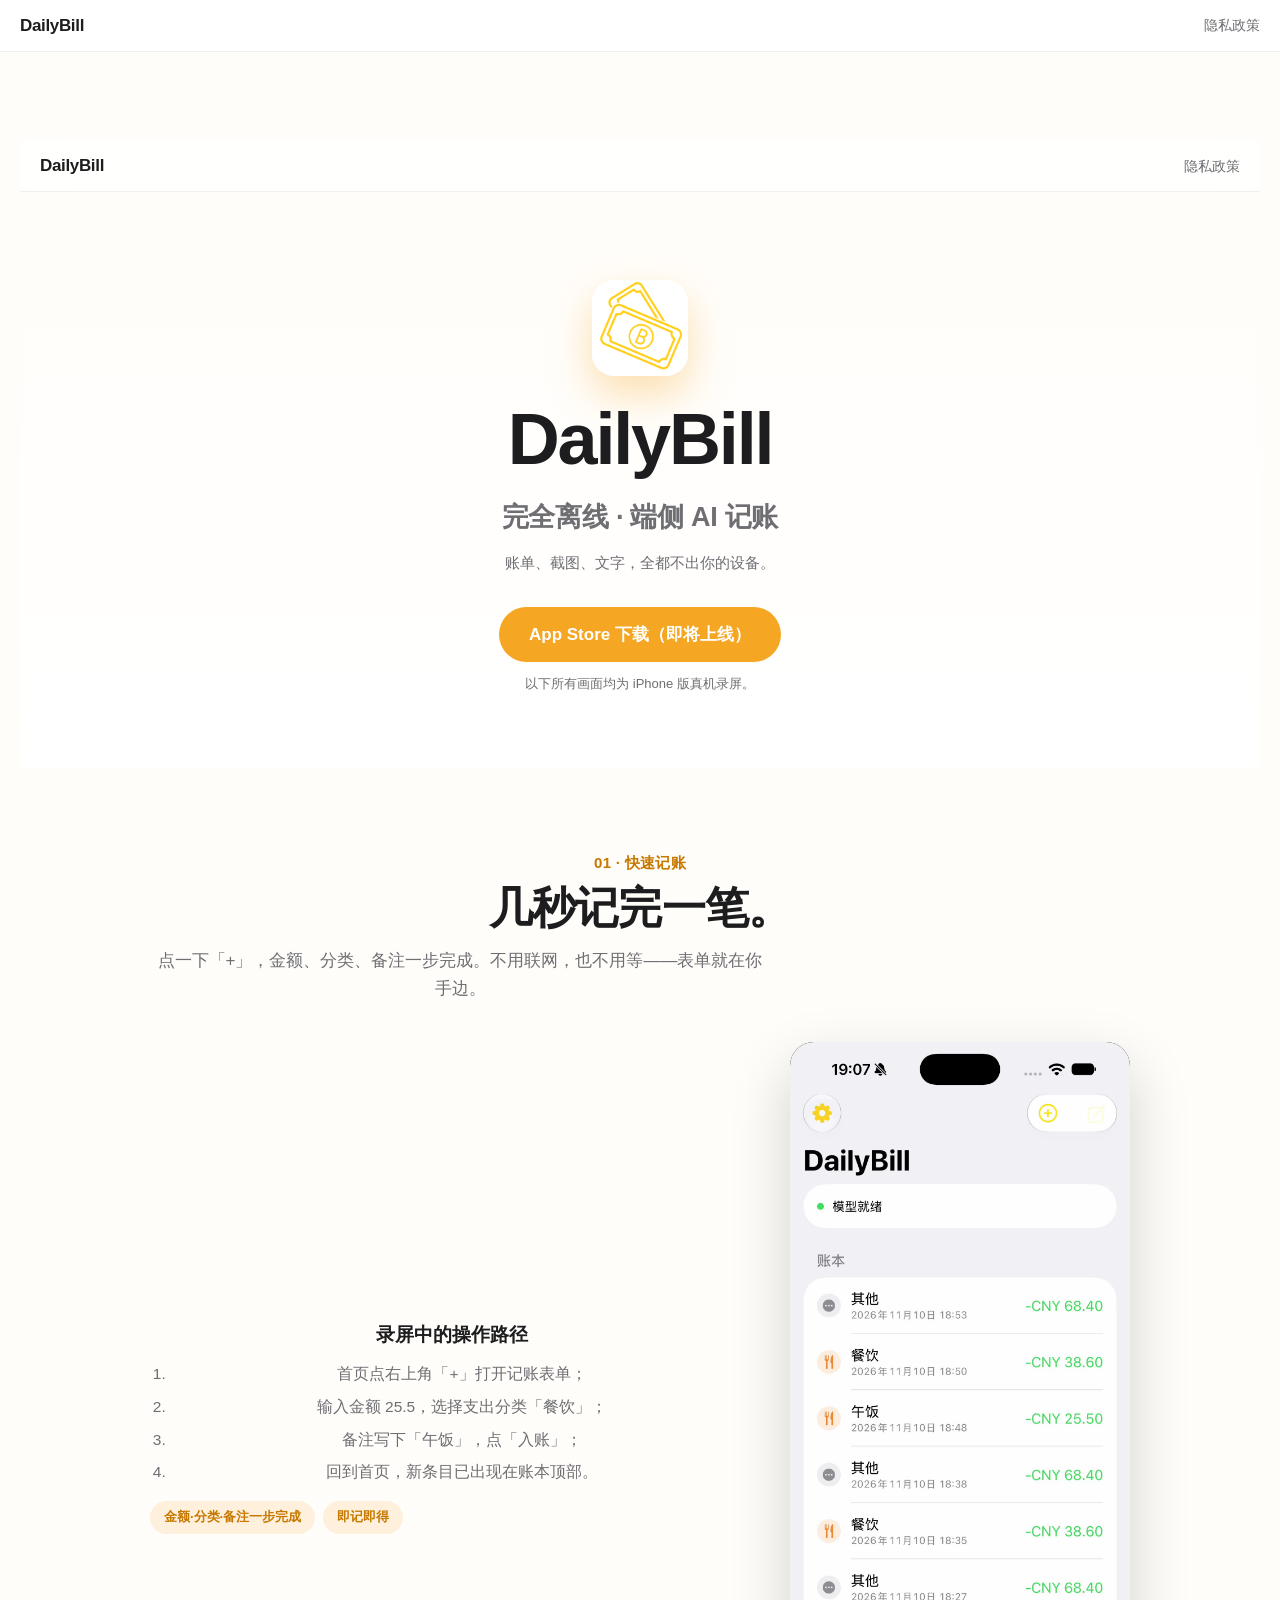
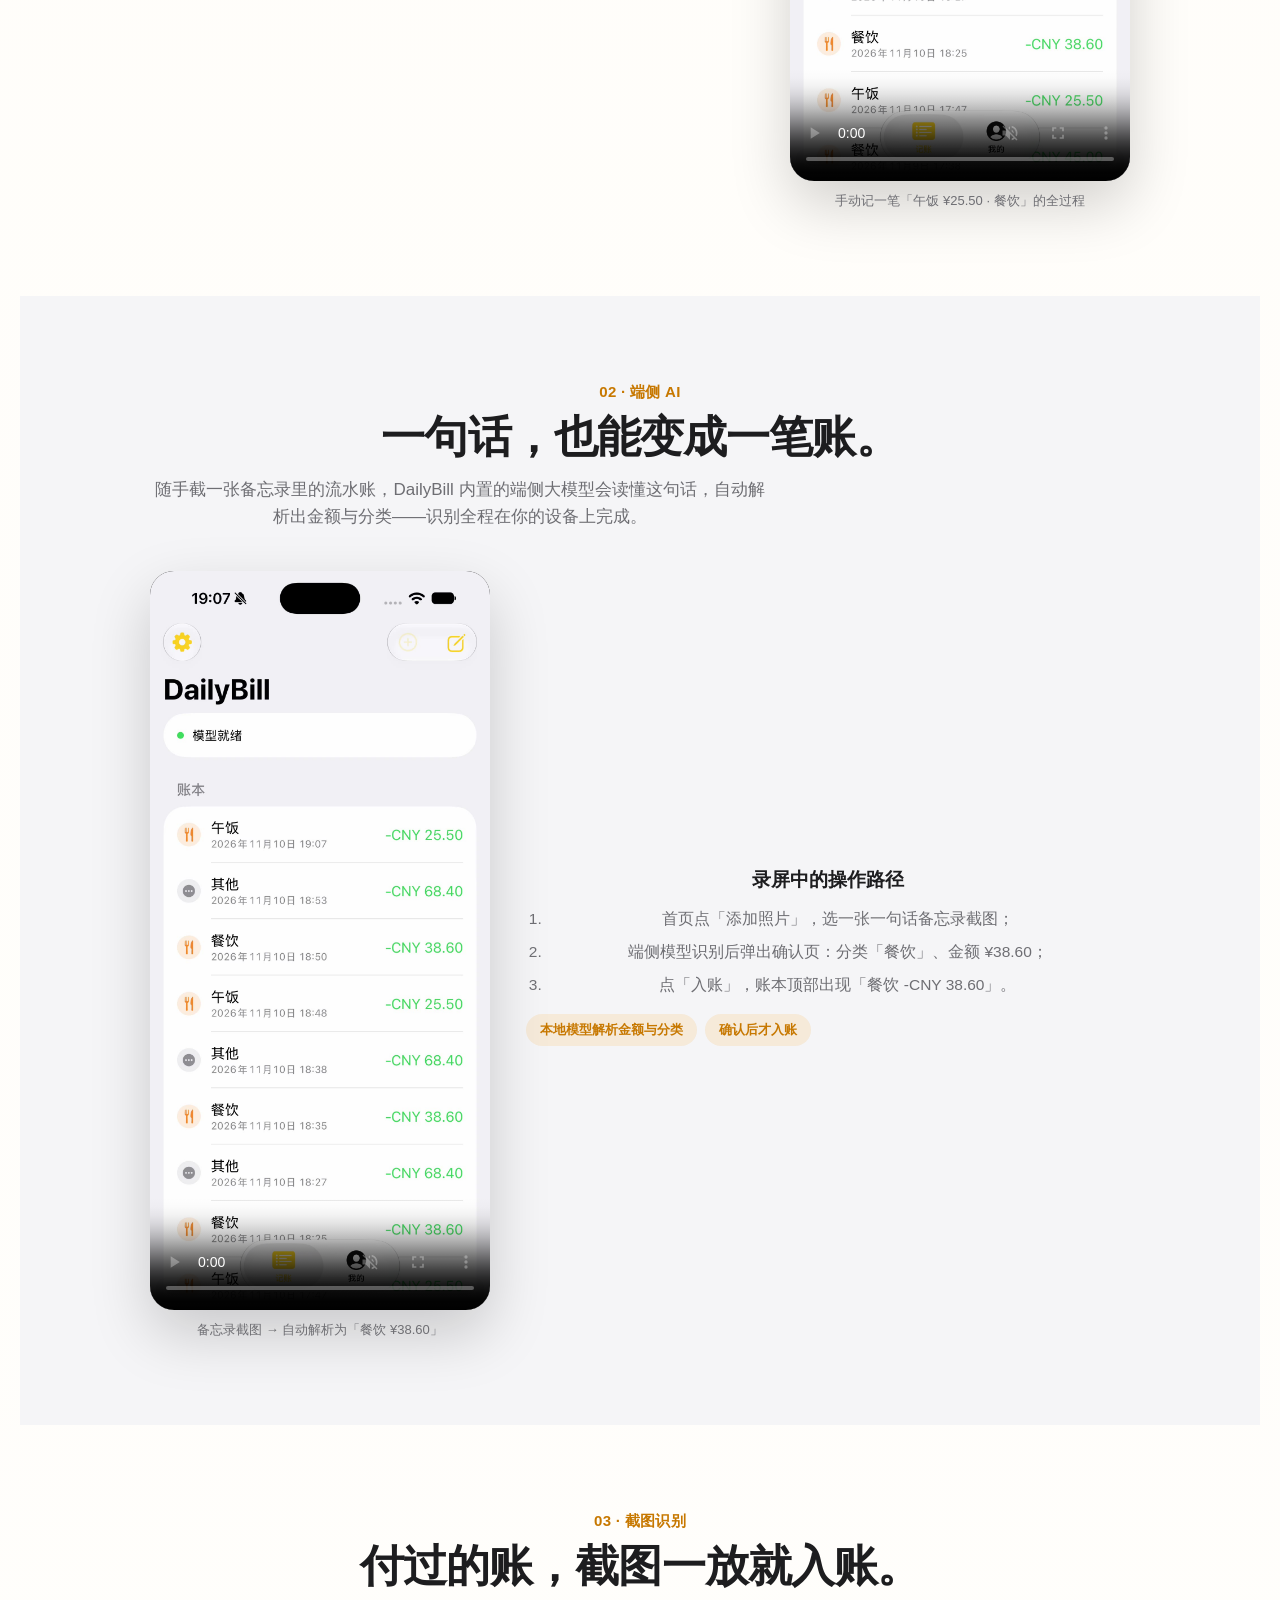
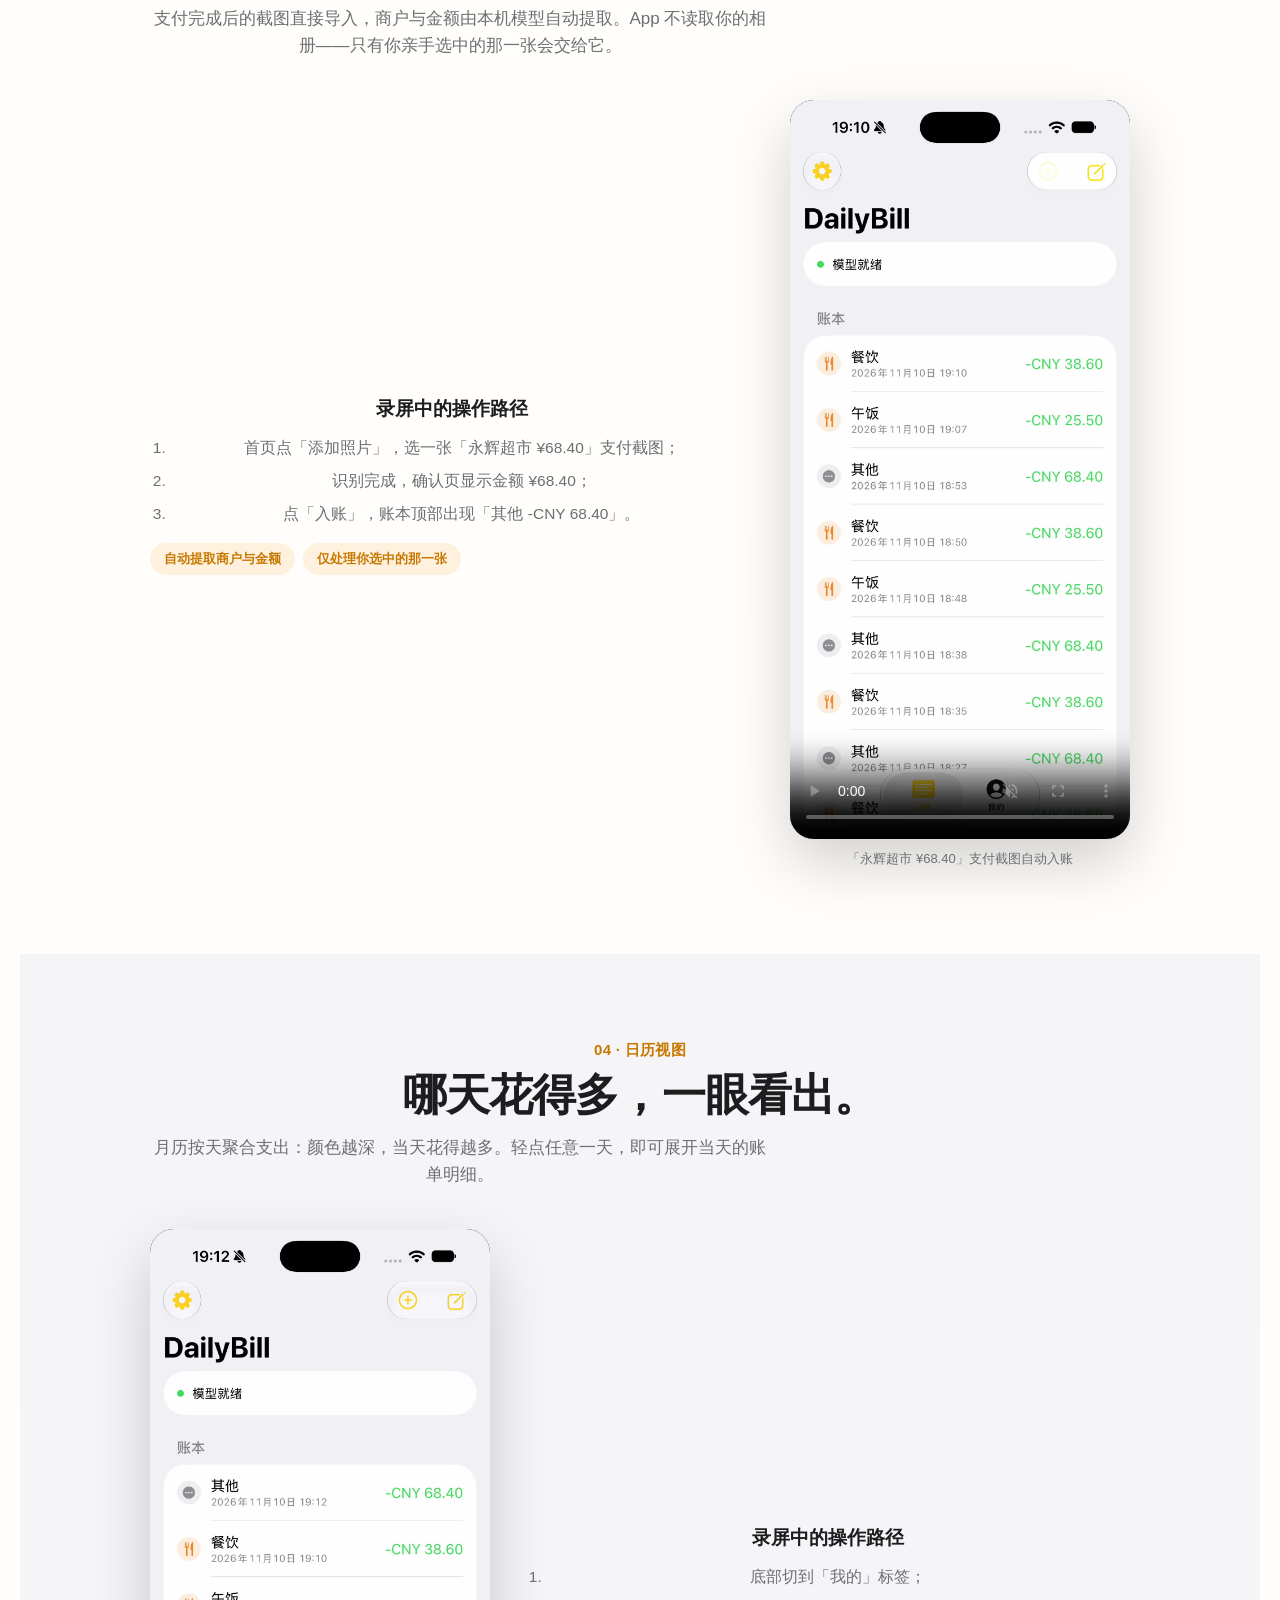
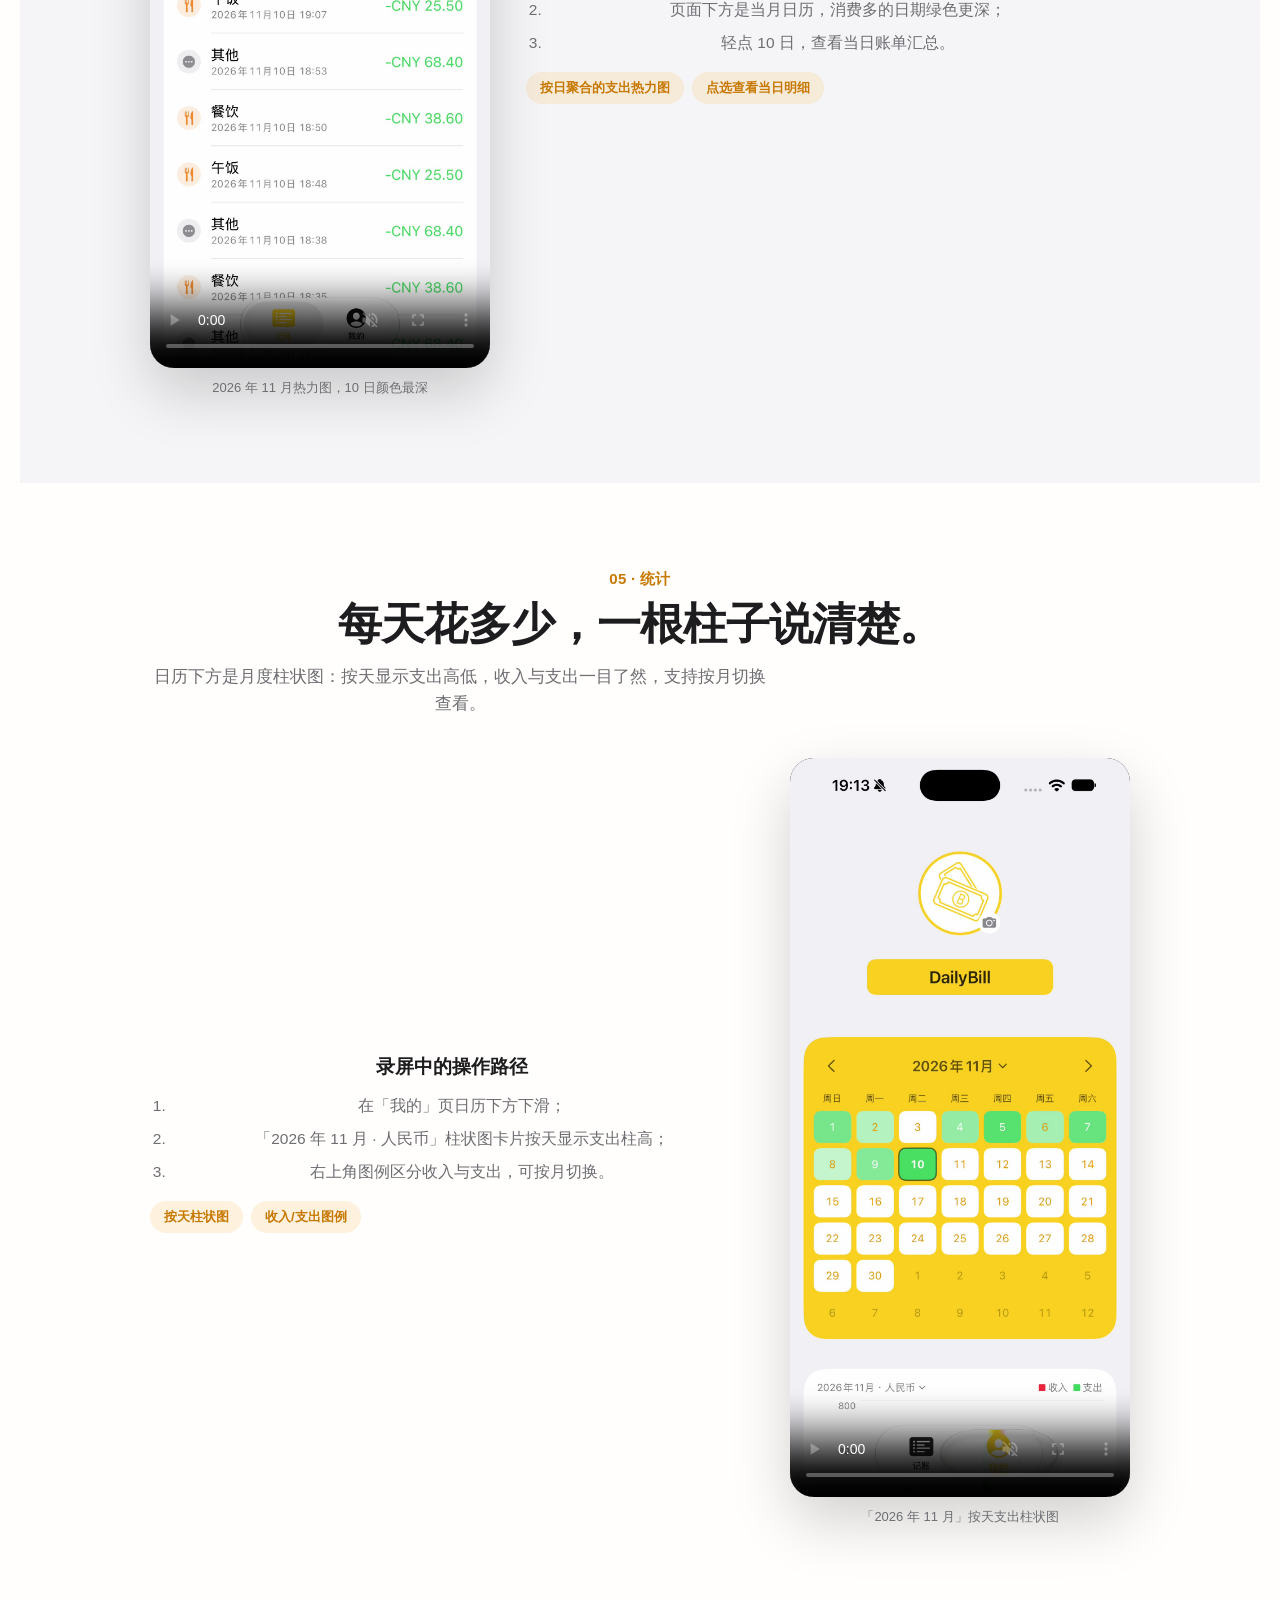
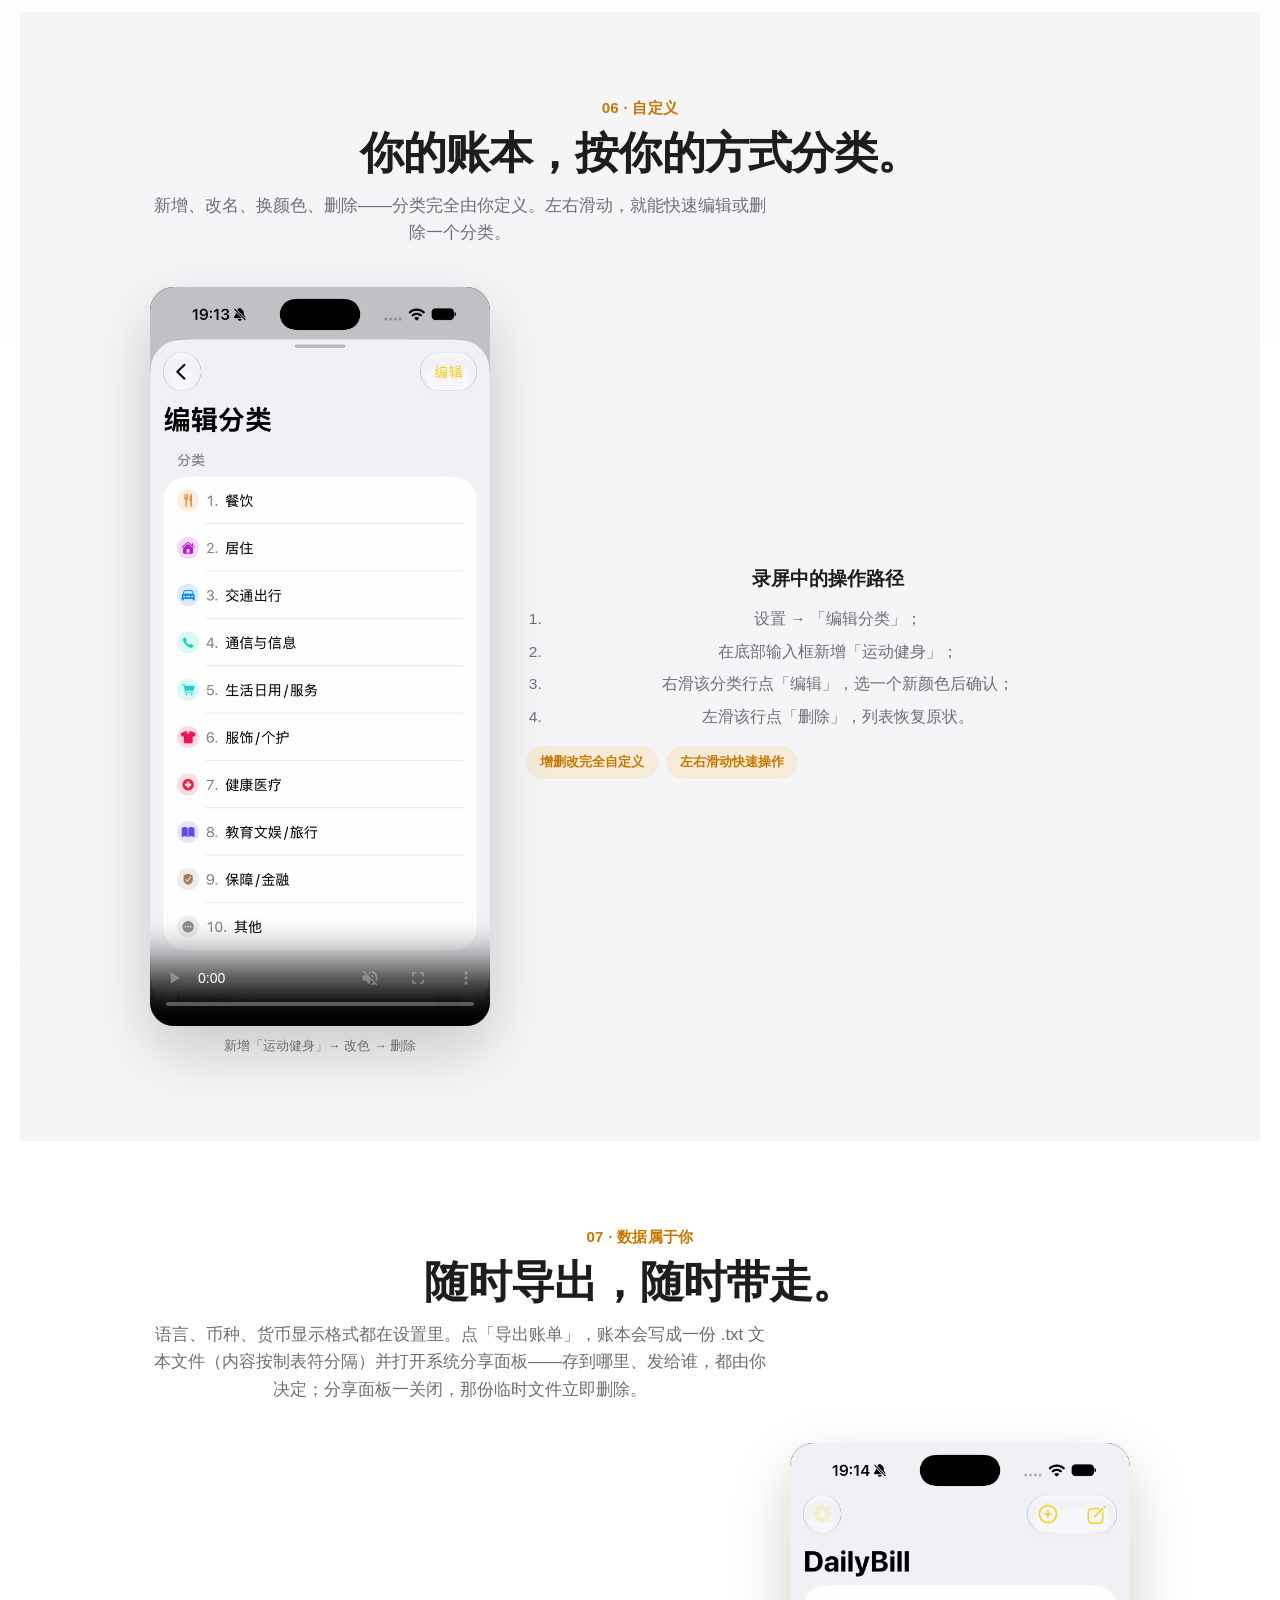
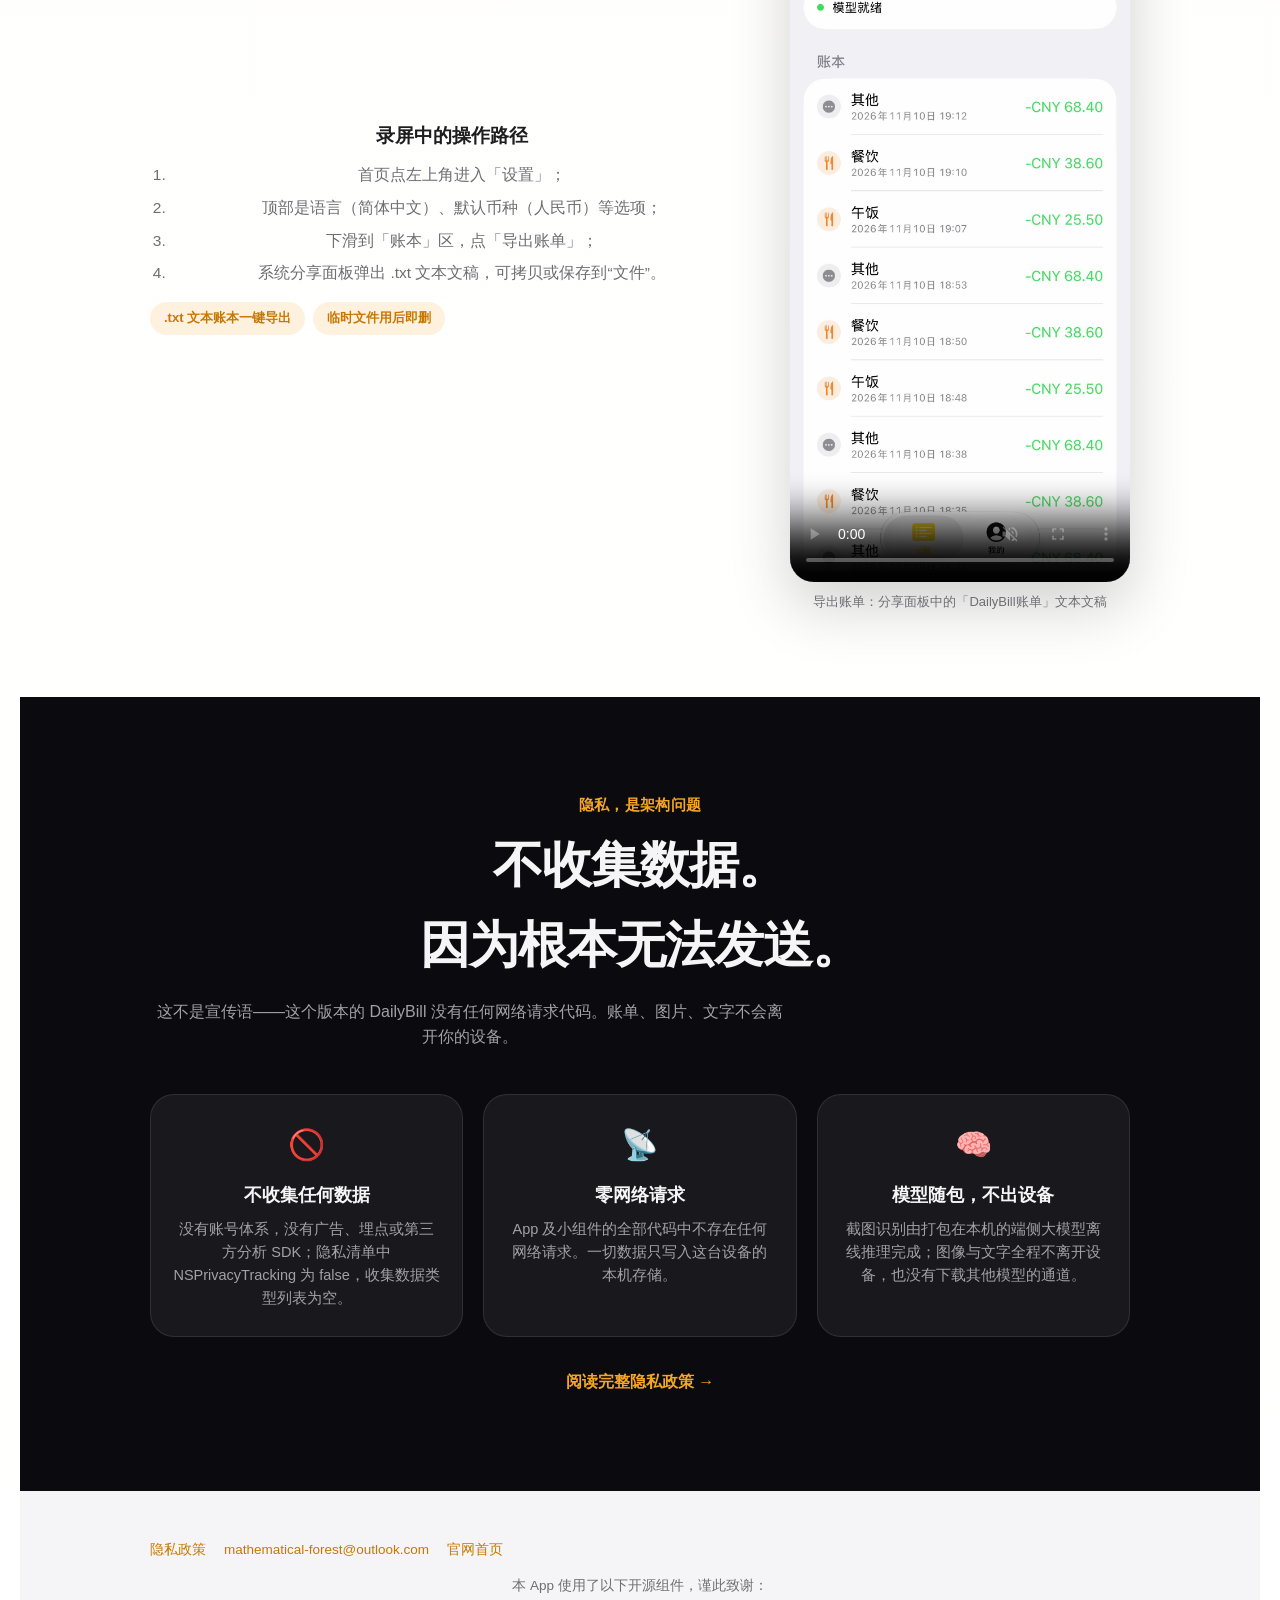
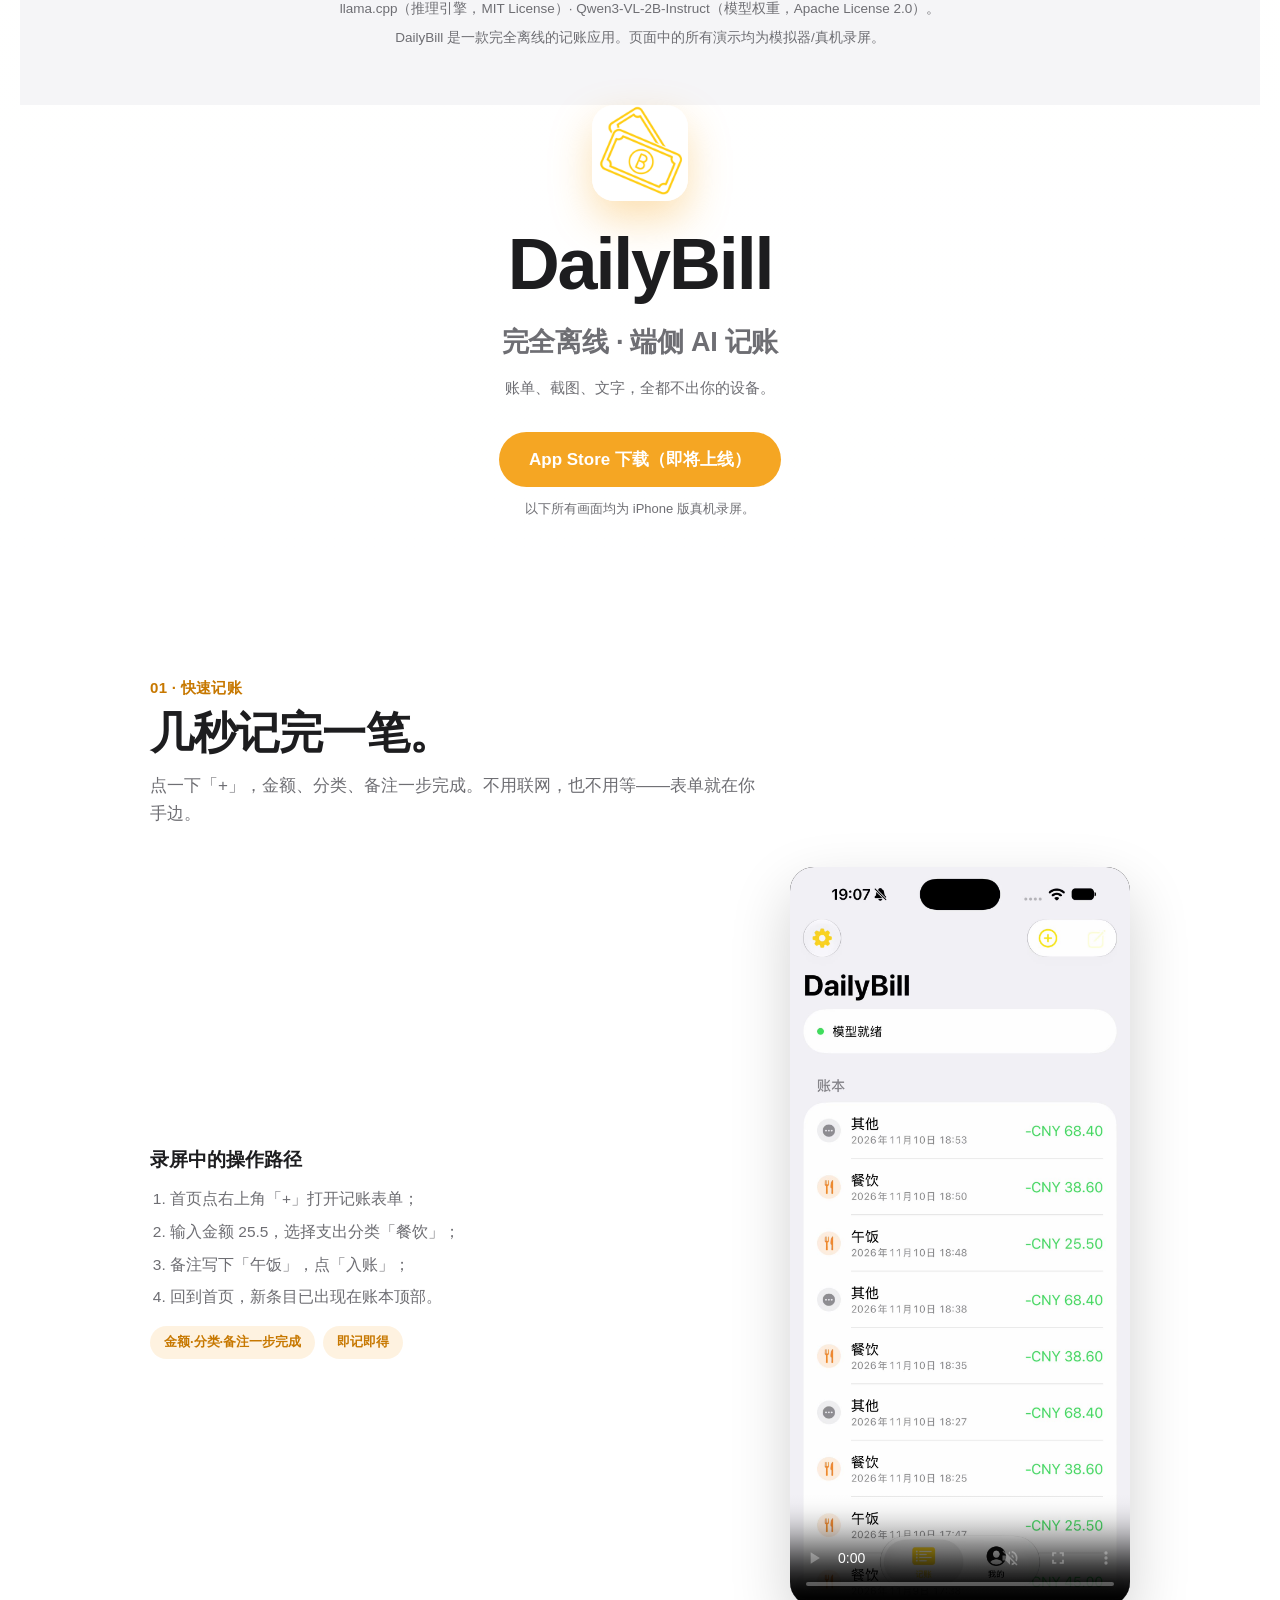
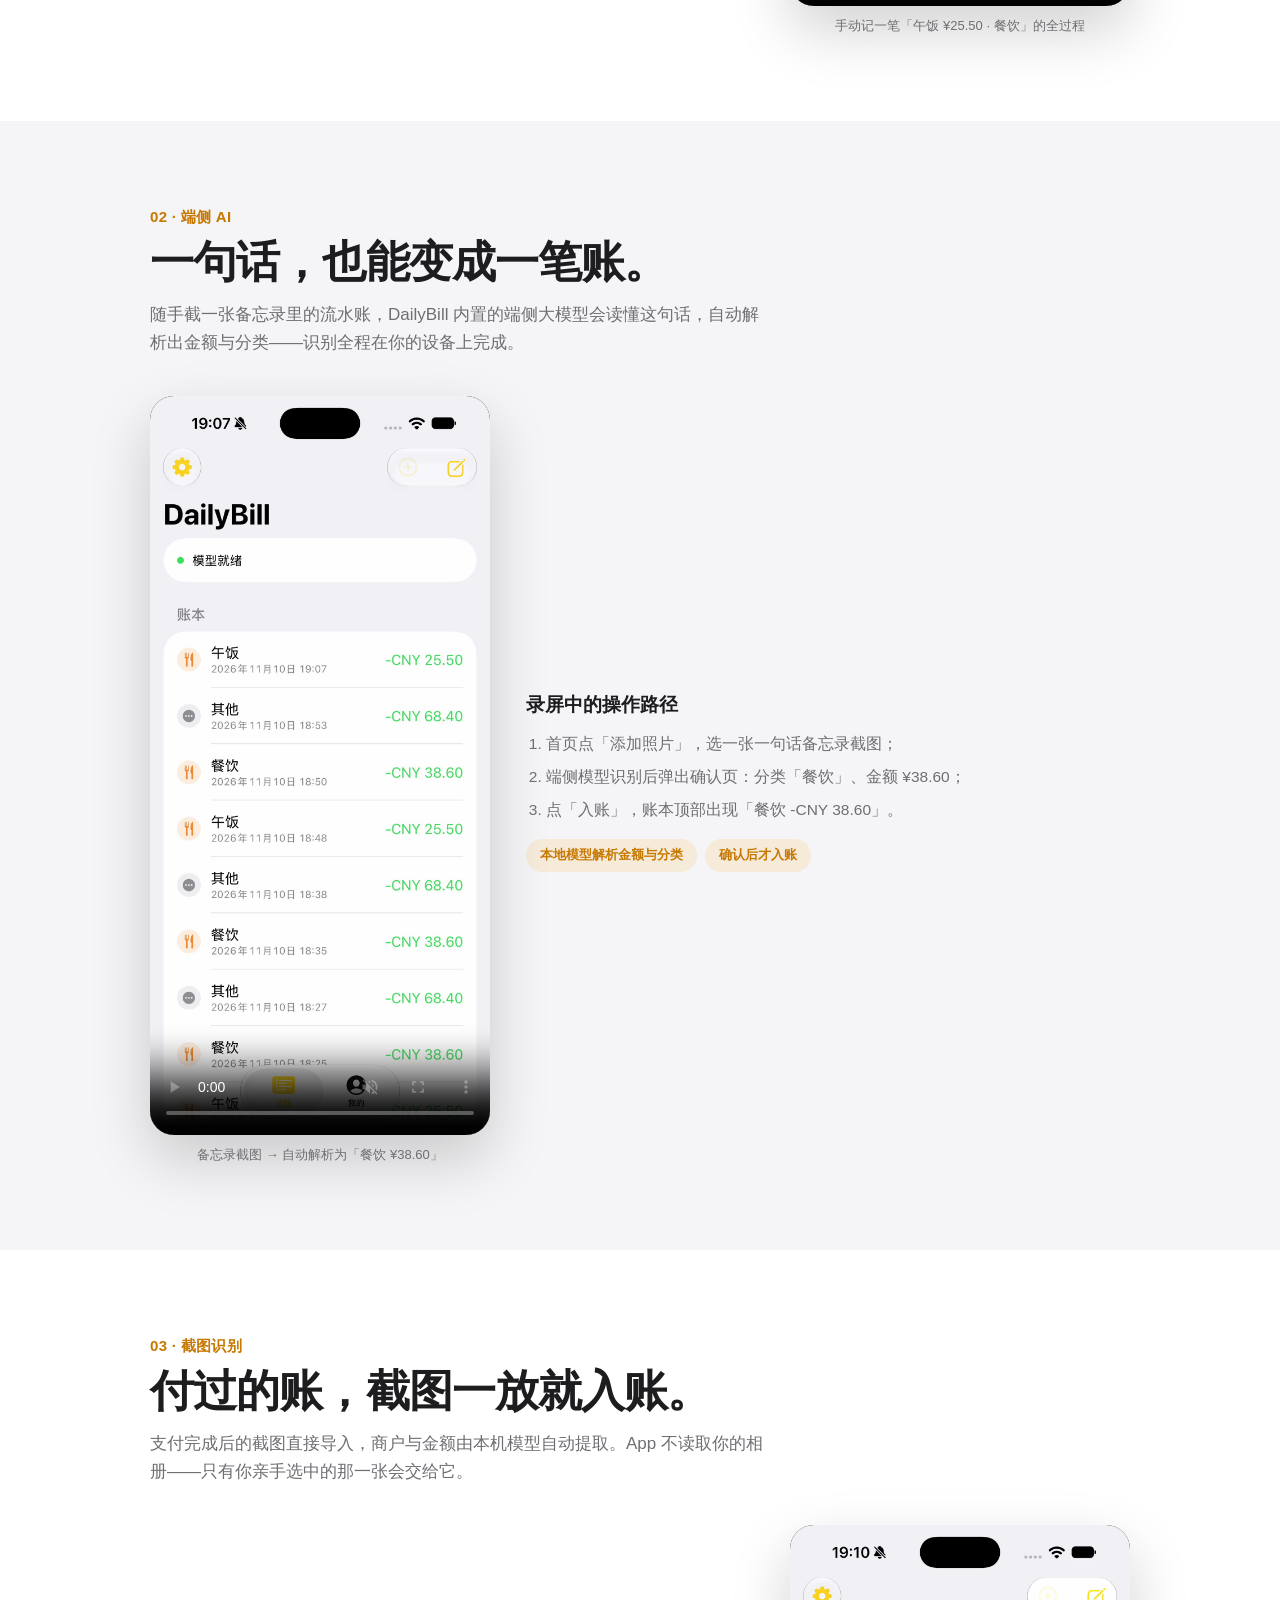
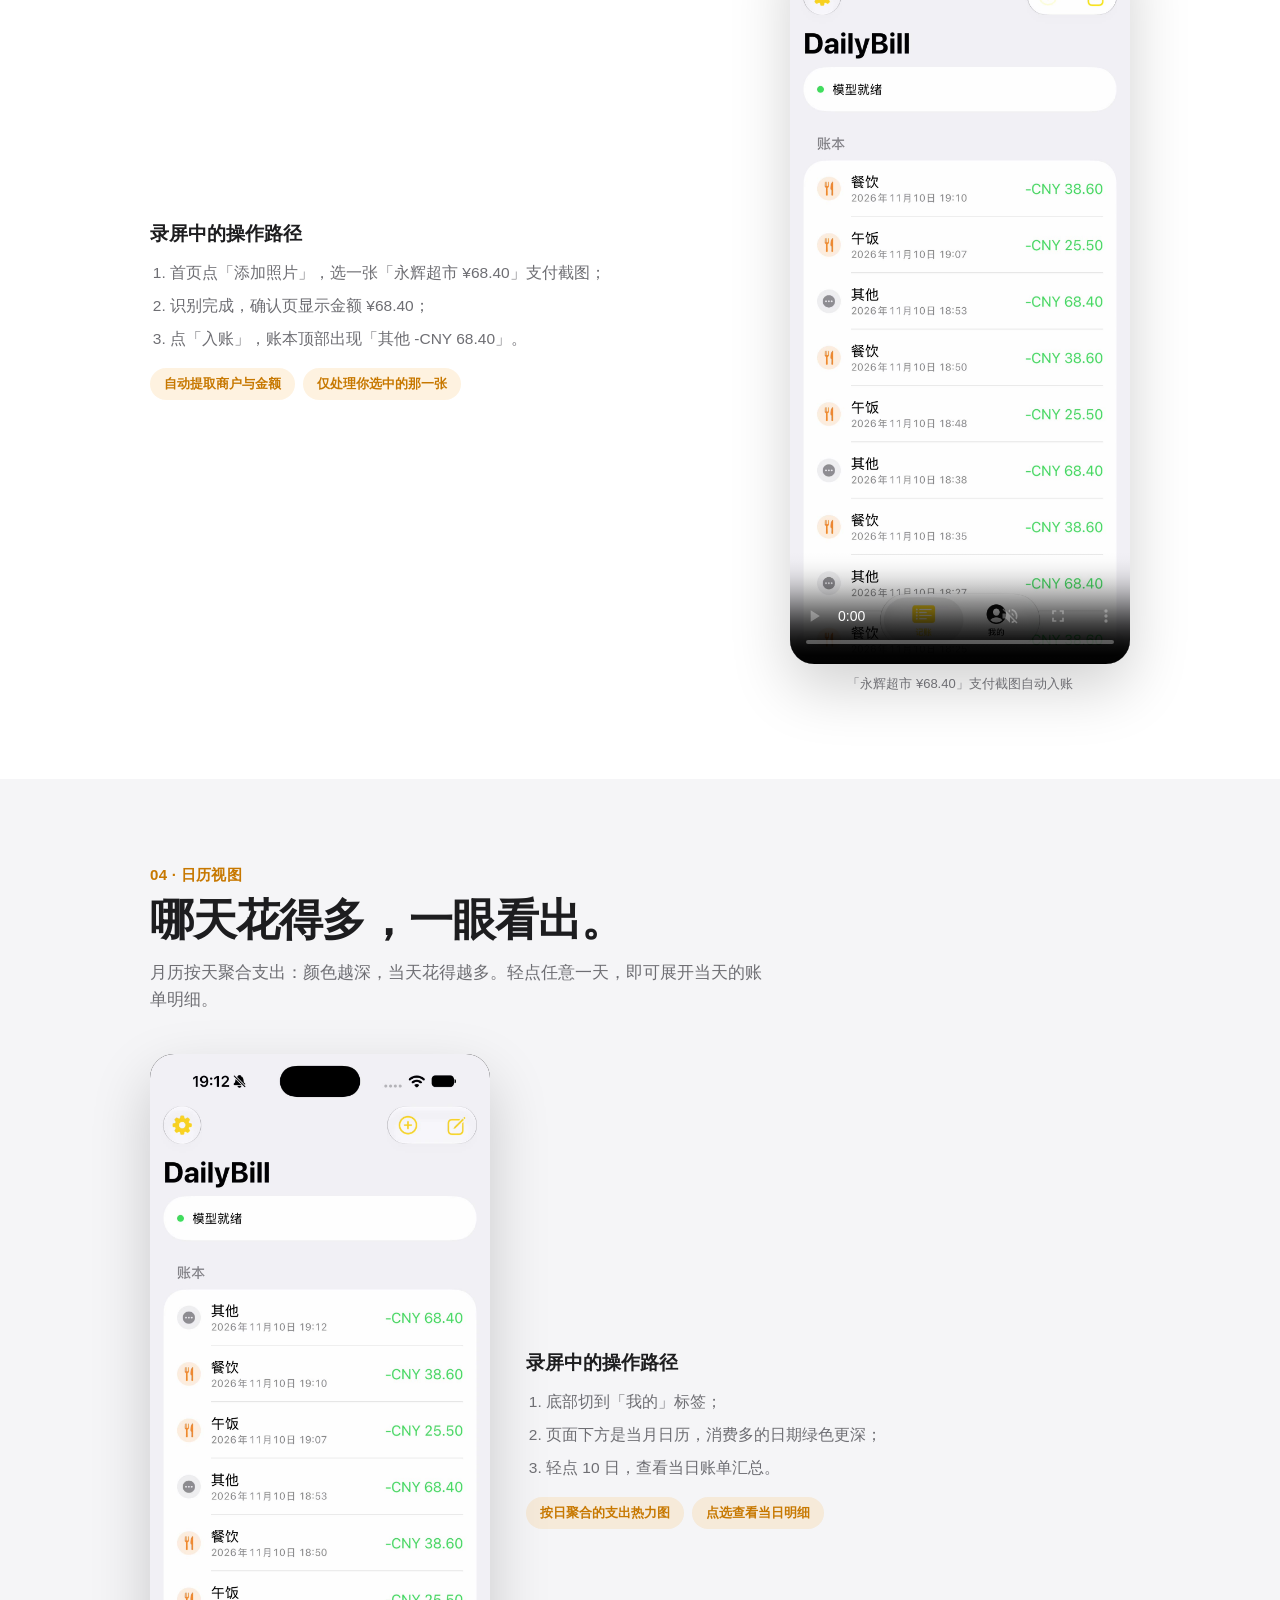
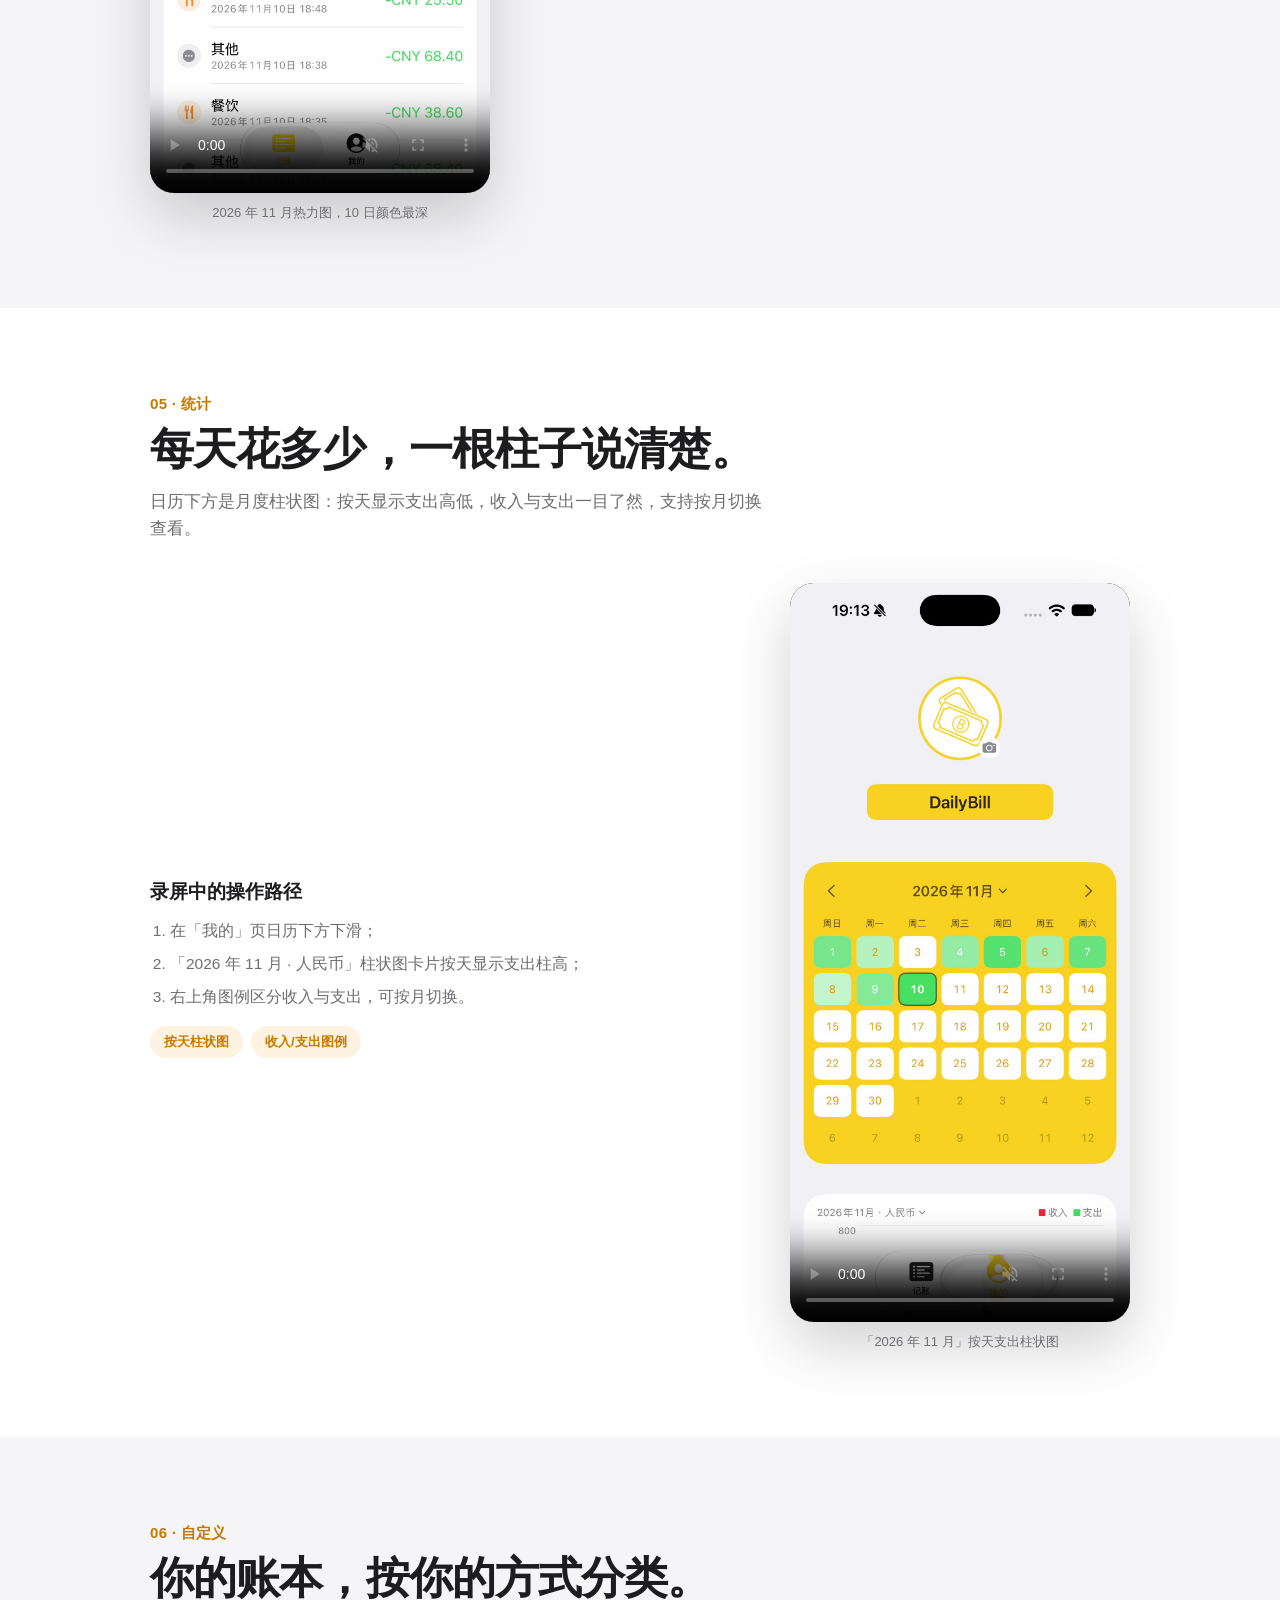
==== commit 663ce852: "Update index.html" ====
--- a/index.html
+++ b/index.html
@@ -16,6 +16,24 @@
   <a class="privacy-link" href="privacy.html">隐私政策</a>
 </nav>
 
+<header class="hero"><!DOCTYPE html>
+<html lang="zh-Hans">
+<head>
+<meta charset="UTF-8">
+<meta name="viewport" content="width=device-width, initial-scale=1, viewport-fit=cover">
+<title>DailyBill — 完全离线 · 端侧 AI 记账</title>
+<meta name="description" content="DailyBill 是一款完全离线的记账 App：手动记账、截图识别、日历热力图与月度统计，全部在你设备上完成。不收集数据，无网络请求。">
+<link rel="icon" type="image/png" sizes="48x48" href="assets/favicon.png">
+<link rel="apple-touch-icon" href="assets/apple-touch-icon.png">
+<link rel="stylesheet" href="assets/style.css">
+</head>
+<body>
+
+<nav class="nav">
+  <span class="brand">DailyBill</span>
+  <a class="privacy-link" href="privacy.html">隐私政策</a>
+</nav>
+
 <header class="hero">
   <div class="app-badge"><img src="assets/app-icon.png" alt="DailyBill App 图标"></div>
   <h1>DailyBill</h1>
@@ -232,7 +250,7 @@
     <div class="foot-links">
       <a href="privacy.html">隐私政策</a>
       <a href="mailto:mathematical-forest@outlook.com">mathematical-forest@outlook.com</a>
-      <a href="https://xiaoluvsnow.github.io/DailyBill/support.html">支持页面</a>
+      <a href="https://xiaoluvsnow.github.io/DailyBill/">官网首页</a>
     </div>
     <p class="license">本 App 使用了以下开源组件，谨此致谢：<br>
       llama.cpp（推理引擎，MIT License）· Qwen3-VL-2B-Instruct（模型权重，Apache License 2.0）。</p>
@@ -243,3 +261,230 @@
 <script src="assets/main.js"></script>
 </body>
 </html>
+
+  <div class="app-badge"><img src="assets/app-icon.png" alt="DailyBill App 图标"></div>
+  <h1>DailyBill</h1>
+  <p class="tagline">完全离线 · 端侧 AI 记账</p>
+  <p class="sub">账单、截图、文字，全都不出你的设备。</p>
+  <a class="cta" href="#">App Store 下载（即将上线）</a>
+  <span class="cta-note">以下所有画面均为 iPhone 版真机录屏。</span>
+</header>
+
+<main>
+
+<!-- ① 手动记账 -->
+<section class="feature flip" id="manual">
+  <div class="wrap reveal">
+    <p class="kicker">01 · 快速记账</p>
+    <h2>几秒记完一笔。</h2>
+    <p class="lede">点一下「+」，金额、分类、备注一步完成。不用联网，也不用等——表单就在你手边。</p>
+    <div class="media-row">
+      <div class="video-box">
+        <video controls autoplay muted loop playsinline preload="auto" poster="assets/poster-bill-manual.jpg" src="videos/bill-manual.mp4"></video>
+        <p class="cap">手动记一笔「午饭 ¥25.50 · 餐饮」的全过程</p>
+      </div>
+      <div class="steps">
+        <h3>录屏中的操作路径</h3>
+        <ol>
+          <li>首页点右上角「+」打开记账表单；</li>
+          <li>输入金额 25.5，选择支出分类「餐饮」；</li>
+          <li>备注写下「午饭」，点「入账」；</li>
+          <li>回到首页，新条目已出现在账本顶部。</li>
+        </ol>
+        <div class="fact-chips"><span>金额·分类·备注一步完成</span><span>即记即得</span></div>
+      </div>
+    </div>
+  </div>
+</section>
+
+<!-- ② 自然语言截图记账 -->
+<section class="feature alt" id="nlp">
+  <div class="wrap reveal">
+    <p class="kicker">02 · 端侧 AI</p>
+    <h2>一句话，也能变成一笔账。</h2>
+    <p class="lede">随手截一张备忘录里的流水账，DailyBill 内置的端侧大模型会读懂这句话，自动解析出金额与分类——识别全程在你的设备上完成。</p>
+    <div class="media-row">
+      <div class="video-box">
+        <video controls autoplay muted loop playsinline preload="auto" poster="assets/poster-bill-nlp.jpg" src="videos/bill-nlp.mp4"></video>
+        <p class="cap">备忘录截图 → 自动解析为「餐饮 ¥38.60」</p>
+      </div>
+      <div class="steps">
+        <h3>录屏中的操作路径</h3>
+        <ol>
+          <li>首页点「添加照片」，选一张一句话备忘录截图；</li>
+          <li>端侧模型识别后弹出确认页：分类「餐饮」、金额 ¥38.60；</li>
+          <li>点「入账」，账本顶部出现「餐饮 -CNY 38.60」。</li>
+        </ol>
+        <div class="fact-chips"><span>本地模型解析金额与分类</span><span>确认后才入账</span></div>
+      </div>
+    </div>
+  </div>
+</section>
+
+<!-- ③ 支付截图导入 -->
+<section class="feature flip" id="screenshot">
+  <div class="wrap reveal">
+    <p class="kicker">03 · 截图识别</p>
+    <h2>付过的账，截图一放就入账。</h2>
+    <p class="lede">支付完成后的截图直接导入，商户与金额由本机模型自动提取。App 不读取你的相册——只有你亲手选中的那一张会交给它。</p>
+    <div class="media-row">
+      <div class="video-box">
+        <video controls autoplay muted loop playsinline preload="auto" poster="assets/poster-bill-screenshot.jpg" src="videos/bill-screenshot.mp4"></video>
+        <p class="cap">「永辉超市 ¥68.40」支付截图自动入账</p>
+      </div>
+      <div class="steps">
+        <h3>录屏中的操作路径</h3>
+        <ol>
+          <li>首页点「添加照片」，选一张「永辉超市 ¥68.40」支付截图；</li>
+          <li>识别完成，确认页显示金额 ¥68.40；</li>
+          <li>点「入账」，账本顶部出现「其他 -CNY 68.40」。</li>
+        </ol>
+        <div class="fact-chips"><span>自动提取商户与金额</span><span>仅处理你选中的那一张</span></div>
+      </div>
+    </div>
+  </div>
+</section>
+
+<!-- ④ 日历热力图 -->
+<section class="feature alt" id="calendar">
+  <div class="wrap reveal">
+    <p class="kicker">04 · 日历视图</p>
+    <h2>哪天花得多，一眼看出。</h2>
+    <p class="lede">月历按天聚合支出：颜色越深，当天花得越多。轻点任意一天，即可展开当天的账单明细。</p>
+    <div class="media-row">
+      <div class="video-box">
+        <video controls autoplay muted loop playsinline preload="auto" poster="assets/poster-calendar.jpg" src="videos/calendar.mp4"></video>
+        <p class="cap">2026 年 11 月热力图，10 日颜色最深</p>
+      </div>
+      <div class="steps">
+        <h3>录屏中的操作路径</h3>
+        <ol>
+          <li>底部切到「我的」标签；</li>
+          <li>页面下方是当月日历，消费多的日期绿色更深；</li>
+          <li>轻点 10 日，查看当日账单汇总。</li>
+        </ol>
+        <div class="fact-chips"><span>按日聚合的支出热力图</span><span>点选查看当日明细</span></div>
+      </div>
+    </div>
+  </div>
+</section>
+
+<!-- ⑤ 月度柱状图 -->
+<section class="feature flip" id="barchart">
+  <div class="wrap reveal">
+    <p class="kicker">05 · 统计</p>
+    <h2>每天花多少，一根柱子说清楚。</h2>
+    <p class="lede">日历下方是月度柱状图：按天显示支出高低，收入与支出一目了然，支持按月切换查看。</p>
+    <div class="media-row">
+      <div class="video-box">
+        <video controls autoplay muted loop playsinline preload="auto" poster="assets/poster-barchart.jpg" src="videos/barchart.mp4"></video>
+        <p class="cap">「2026 年 11 月」按天支出柱状图</p>
+      </div>
+      <div class="steps">
+        <h3>录屏中的操作路径</h3>
+        <ol>
+          <li>在「我的」页日历下方下滑；</li>
+          <li>「2026 年 11 月 · 人民币」柱状图卡片按天显示支出柱高；</li>
+          <li>右上角图例区分收入与支出，可按月切换。</li>
+        </ol>
+        <div class="fact-chips"><span>按天柱状图</span><span>收入/支出图例</span></div>
+      </div>
+    </div>
+  </div>
+</section>
+
+<!-- ⑥ 编辑分类 -->
+<section class="feature alt" id="categories">
+  <div class="wrap reveal">
+    <p class="kicker">06 · 自定义</p>
+    <h2>你的账本，按你的方式分类。</h2>
+    <p class="lede">新增、改名、换颜色、删除——分类完全由你定义。左右滑动，就能快速编辑或删除一个分类。</p>
+    <div class="media-row">
+      <div class="video-box">
+        <video controls autoplay muted loop playsinline preload="auto" poster="assets/poster-category-edit.jpg" src="videos/category-edit.mp4"></video>
+        <p class="cap">新增「运动健身」→ 改色 → 删除</p>
+      </div>
+      <div class="steps">
+        <h3>录屏中的操作路径</h3>
+        <ol>
+          <li>设置 → 「编辑分类」；</li>
+          <li>在底部输入框新增「运动健身」；</li>
+          <li>右滑该分类行点「编辑」，选一个新颜色后确认；</li>
+          <li>左滑该行点「删除」，列表恢复原状。</li>
+        </ol>
+        <div class="fact-chips"><span>增删改完全自定义</span><span>左右滑动快速操作</span></div>
+      </div>
+    </div>
+  </div>
+</section>
+
+<!-- ⑦ 设置与导出 -->
+<section class="feature flip" id="export">
+  <div class="wrap reveal">
+    <p class="kicker">07 · 数据属于你</p>
+    <h2>随时导出，随时带走。</h2>
+    <p class="lede">语言、币种、货币显示格式都在设置里。点「导出账单」，账本会写成一份 .txt 文本文件（内容按制表符分隔）并打开系统分享面板——存到哪里、发给谁，都由你决定；分享面板一关闭，那份临时文件立即删除。</p>
+    <div class="media-row">
+      <div class="video-box">
+        <video controls autoplay muted loop playsinline preload="auto" poster="assets/poster-settings-export.jpg" src="videos/settings-export.mp4"></video>
+        <p class="cap">导出账单：分享面板中的「DailyBill账单」文本文稿</p>
+      </div>
+      <div class="steps">
+        <h3>录屏中的操作路径</h3>
+        <ol>
+          <li>首页点左上角进入「设置」；</li>
+          <li>顶部是语言（简体中文）、默认币种（人民币）等选项；</li>
+          <li>下滑到「账本」区，点「导出账单」；</li>
+          <li>系统分享面板弹出 .txt 文本文稿，可拷贝或保存到“文件”。</li>
+        </ol>
+        <div class="fact-chips"><span>.txt 文本账本一键导出</span><span>临时文件用后即删</span></div>
+      </div>
+    </div>
+  </div>
+</section>
+
+<!-- 隐私 -->
+<section class="privacy-band" id="privacy">
+  <div class="wrap reveal">
+    <p class="kicker">隐私，是架构问题</p>
+    <h2>不收集数据。<br>因为根本无法发送。</h2>
+    <p class="lede">这不是宣传语——这个版本的 DailyBill 没有任何网络请求代码。账单、图片、文字不会离开你的设备。</p>
+    <div class="pillars">
+      <div class="pillar">
+        <div class="icon" aria-hidden="true">🚫</div>
+        <h3>不收集任何数据</h3>
+        <p>没有账号体系，没有广告、埋点或第三方分析 SDK；隐私清单中 NSPrivacyTracking 为 false，收集数据类型列表为空。</p>
+      </div>
+      <div class="pillar">
+        <div class="icon" aria-hidden="true">📡</div>
+        <h3>零网络请求</h3>
+        <p>App 及小组件的全部代码中不存在任何网络请求。一切数据只写入这台设备的本机存储。</p>
+      </div>
+      <div class="pillar">
+        <div class="icon" aria-hidden="true">🧠</div>
+        <h3>模型随包，不出设备</h3>
+        <p>截图识别由打包在本机的端侧大模型离线推理完成；图像与文字全程不离开设备，也没有下载其他模型的通道。</p>
+      </div>
+    </div>
+    <a class="more" href="privacy.html">阅读完整隐私政策 →</a>
+  </div>
+</section>
+
+</main>
+
+<footer class="site-foot">
+  <div class="wrap">
+    <div class="foot-links">
+      <a href="privacy.html">隐私政策</a>
+      <a href="mailto:mathematical-forest@outlook.com">mathematical-forest@outlook.com</a>
+      <a href="https://xiaoluvsnow.github.io/DailyBill/support.html">支持页面</a>
+    </div>
+    <p class="license">本 App 使用了以下开源组件，谨此致谢：<br>
+      llama.cpp（推理引擎，MIT License）· Qwen3-VL-2B-Instruct（模型权重，Apache License 2.0）。</p>
+    <p class="license">DailyBill 是一款完全离线的记账应用。页面中的所有演示均为模拟器/真机录屏。</p>
+  </div>
+</footer>
+
+<script src="assets/main.js"></script>
+</body>
+</html>
--- a/assets/style.css
+++ b/assets/style.css
@@ -16,6 +16,201 @@
 * { margin: 0; padding: 0; box-sizing: border-box; }
 
 html { scroll-behavior: smooth; -webkit-text-size-adjust: 100%; }
+/* DailyBill 宣传站样式 —— 无外部字体/CDN，系统字体栈，移动端优先 */
+:root {
+  --bg: #ffffff;
+  --bg-alt: #f5f5f7;
+  --ink: #1d1d1f;
+  --ink-soft: #6e6e73;
+  --accent: #f5a623;
+  --accent-deep: #c77800;
+  --dark-bg: #0b0b0f;
+  --dark-ink: #f5f5f7;
+  --dark-ink-soft: #a1a1a6;
+  --radius: 24px;
+  --maxw: 980px;
+}
+
+* { margin: 0; padding: 0; box-sizing: border-box; }
+
+html { scroll-behavior: smooth; -webkit-text-size-adjust: 100%; }
+
+body {
+  font-family: -apple-system, BlinkMacSystemFont, "PingFang SC", "Helvetica Neue",
+    "Hiragino Sans GB", "Microsoft YaHei", sans-serif;
+  background: var(--bg);
+  color: var(--ink);
+  line-height: 1.6;
+  -webkit-font-smoothing: antialiased;
+}
+
+/* ── 顶部导航 ─────────────────────────────── */
+.nav {
+  position: sticky; top: 0; z-index: 50;
+  display: flex; align-items: center; justify-content: space-between;
+  padding: 12px 20px;
+  background: rgba(255, 255, 255, 0.72);
+  -webkit-backdrop-filter: saturate(180%) blur(20px);
+  backdrop-filter: saturate(180%) blur(20px);
+  border-bottom: 1px solid rgba(0, 0, 0, 0.06);
+}
+.nav .brand { font-weight: 700; font-size: 17px; letter-spacing: -0.02em; }
+.nav a.privacy-link { color: var(--ink-soft); text-decoration: none; font-size: 14px; }
+.nav a.privacy-link:hover { color: var(--ink); }
+
+/* ── Hero ─────────────────────────────────── */
+.hero {
+  text-align: center;
+  padding: 88px 20px 72px;
+  background: linear-gradient(180deg, #fffdf9 0%, var(--bg) 100%);
+}
+.hero .app-badge {
+  width: 96px; height: 96px; margin: 0 auto 24px;
+  border-radius: 22px; overflow: hidden;
+  box-shadow: 0 18px 40px rgba(245, 166, 35, 0.35);
+}
+.hero .app-badge img { width: 100%; height: 100%; display: block; }
+.hero h1 {
+  font-size: clamp(40px, 9vw, 72px);
+  font-weight: 700; letter-spacing: -0.03em; line-height: 1.1;
+}
+.hero .tagline {
+  margin-top: 16px;
+  font-size: clamp(19px, 4vw, 27px);
+  font-weight: 600; color: var(--ink-soft); letter-spacing: -0.01em;
+}
+.hero .sub { margin-top: 12px; color: var(--ink-soft); font-size: 15px; }
+.cta {
+  display: inline-block; margin-top: 32px;
+  padding: 14px 30px; border-radius: 999px;
+  background: var(--accent); color: #fff;
+  font-size: 17px; font-weight: 600; text-decoration: none;
+  transition: transform 0.2s ease, box-shadow 0.2s ease;
+}
+.cta:hover { transform: translateY(-2px); box-shadow: 0 12px 28px rgba(245, 166, 35, 0.4); }
+.cta-note { display: block; margin-top: 12px; font-size: 13px; color: var(--ink-soft); }
+
+/* ── 功能区块 ─────────────────────────────── */
+section.feature { padding: 84px 20px; }
+section.feature.alt { background: var(--bg-alt); }
+.wrap { max-width: var(--maxw); margin: 0 auto; }
+
+.kicker { font-size: 15px; font-weight: 600; color: var(--accent-deep); letter-spacing: 0.02em; }
+.feature h2 {
+  margin-top: 8px;
+  font-size: clamp(28px, 6vw, 44px);
+  font-weight: 700; letter-spacing: -0.02em; line-height: 1.15;
+}
+.feature p.lede { margin-top: 14px; font-size: 17px; color: var(--ink-soft); max-width: 620px; }
+
+.media-row {
+  display: flex; gap: 36px; align-items: center; margin-top: 40px;
+}
+section.flip .media-row { flex-direction: row-reverse; }
+.media-row .video-box { flex: 0 1 340px; min-width: 260px; }
+.media-row .steps { flex: 1; }
+
+.video-box video {
+  width: 100%; height: auto; display: block;
+  border-radius: var(--radius);
+  background: #000;
+  box-shadow: 0 24px 60px rgba(0, 0, 0, 0.18);
+}
+.video-box .cap { margin-top: 10px; font-size: 13px; color: var(--ink-soft); text-align: center; }
+
+.steps h3 { font-size: 19px; font-weight: 600; margin-bottom: 12px; }
+.steps ol { padding-left: 20px; color: var(--ink-soft); font-size: 15.5px; }
+.steps ol li { margin-bottom: 8px; }
+.steps .fact-chips { display: flex; flex-wrap: wrap; gap: 8px; margin-top: 16px; }
+.fact-chips span {
+  padding: 6px 14px; border-radius: 999px;
+  background: rgba(245, 166, 35, 0.14); color: var(--accent-deep);
+  font-size: 13px; font-weight: 600;
+}
+
+/* ── 深色隐私区块 ─────────────────────────── */
+section.privacy-band {
+  background: var(--dark-bg); color: var(--dark-ink);
+  padding: 96px 20px;
+}
+section.privacy-band .kicker { color: var(--accent); }
+section.privacy-band h2 {
+  margin-top: 8px; font-size: clamp(30px, 6.5vw, 50px);
+  font-weight: 700; letter-spacing: -0.02em;
+}
+section.privacy-band p.lede { color: var(--dark-ink-soft); margin-top: 14px; max-width: 640px; }
+.pillars { display: grid; grid-template-columns: repeat(3, 1fr); gap: 20px; margin-top: 44px; }
+.pillar {
+  background: rgba(255, 255, 255, 0.06);
+  border: 1px solid rgba(255, 255, 255, 0.1);
+  border-radius: var(--radius); padding: 26px 22px;
+}
+.pillar .icon { font-size: 30px; }
+.pillar h3 { margin-top: 12px; font-size: 18px; font-weight: 600; }
+.pillar p { margin-top: 8px; font-size: 14.5px; color: var(--dark-ink-soft); }
+.privacy-band .more { display: inline-block; margin-top: 32px; color: var(--accent); text-decoration: none; font-weight: 600; font-size: 16px; }
+.privacy-band .more:hover { text-decoration: underline; }
+
+/* ── 页脚 ─────────────────────────────────── */
+footer.site-foot { background: var(--bg-alt); padding: 48px 20px 56px; font-size: 13.5px; color: var(--ink-soft); }
+footer .wrap { max-width: var(--maxw); }
+footer .foot-links { display: flex; flex-wrap: wrap; gap: 18px; margin-bottom: 14px; }
+footer a { color: var(--accent-deep); text-decoration: none; }
+footer a:hover { text-decoration: underline; }
+footer .license { margin-top: 6px; line-height: 1.7; }
+
+/* ── 滚动动效 ─────────────────────────────── */
+.reveal { opacity: 0; transform: translateY(28px); transition: opacity 0.7s ease, transform 0.7s ease; }
+.reveal.in { opacity: 1; transform: none; }
+@media (prefers-reduced-motion: reduce) {
+  html { scroll-behavior: auto; }
+  .reveal { opacity: 1; transform: none; transition: none; }
+}
+
+/* ── 响应式（移动端优先微调） ─────────────── */
+@media (max-width: 860px) {
+  section.feature { padding: 64px 20px; }
+  .media-row, section.flip .media-row { flex-direction: column; }
+  .media-row .steps { order: -1; }   /* 窄视口：上文案下视频 */
+  .media-row .video-box { width: min(340px, 100%); }
+  .pillars { grid-template-columns: 1fr; }
+}
+
+/* ── 隐私政策文章页 ───────────────────────── */
+article.legal { max-width: 720px; margin: 0 auto; padding: 56px 20px 72px; }
+article.legal h1 { font-size: clamp(30px, 6vw, 42px); letter-spacing: -0.02em; }
+article.legal .updated { margin-top: 8px; color: var(--ink-soft); font-size: 14px; }
+article.legal p.lead {
+  margin-top: 24px; padding: 18px 20px;
+  background: rgba(245, 166, 35, 0.10);
+  border-left: 4px solid var(--accent);
+  border-radius: 0 14px 14px 0;
+  font-size: 17px; line-height: 1.7; color: var(--ink);
+}
+article.legal h2 { margin-top: 40px; font-size: 22px; letter-spacing: -0.01em; }
+article.legal h3 { margin-top: 26px; font-size: 17px; }
+article.legal p, article.legal li { font-size: 15.5px; color: #3a3a3c; }
+article.legal p { margin-top: 12px; }
+article.legal ul, article.legal ol { margin-top: 12px; padding-left: 22px; }
+article.legal li { margin-bottom: 8px; overflow-wrap: anywhere; }
+article.legal table { width: 100%; border-collapse: collapse; margin-top: 16px; font-size: 14px; table-layout: fixed; }
+article.legal th, article.legal td { text-align: left; padding: 10px 12px; border-bottom: 1px solid rgba(0,0,0,0.08); }
+article.legal th:first-child { width: 34%; }
+article.legal code { overflow-wrap: anywhere; word-break: break-all; }
+article.legal td { overflow-wrap: anywhere; }
+@media (max-width: 560px) {
+  article.legal table { font-size: 12.5px; }
+  article.legal th, article.legal td { padding: 8px 8px; }
+}
+article.legal th { color: var(--ink-soft); font-weight: 600; background: var(--bg-alt); }
+article.legal code { font-family: ui-monospace, SFMono-Regular, Menlo, monospace; font-size: 13px; background: var(--bg-alt); padding: 2px 6px; border-radius: 6px; }
+article.legal blockquote {
+  margin-top: 18px; padding: 14px 18px;
+  border-left: 4px solid var(--accent); background: var(--bg-alt);
+  border-radius: 0 12px 12px 0; color: #3a3a3c; font-size: 14.5px;
+}
+article.legal .back { display: inline-block; margin-top: 40px; color: var(--accent-deep); text-decoration: none; font-weight: 600; }
+article.legal .back:hover { text-decoration: underline; }
 
 body {
   font-family: -apple-system, BlinkMacSystemFont, "PingFang SC", "Helvetica Neue",
--- a/assets/style.css
+++ b/assets/style.css
@@ -16,6 +16,201 @@
 * { margin: 0; padding: 0; box-sizing: border-box; }
 
 html { scroll-behavior: smooth; -webkit-text-size-adjust: 100%; }
+/* DailyBill 宣传站样式 —— 无外部字体/CDN，系统字体栈，移动端优先 */
+:root {
+  --bg: #ffffff;
+  --bg-alt: #f5f5f7;
+  --ink: #1d1d1f;
+  --ink-soft: #6e6e73;
+  --accent: #f5a623;
+  --accent-deep: #c77800;
+  --dark-bg: #0b0b0f;
+  --dark-ink: #f5f5f7;
+  --dark-ink-soft: #a1a1a6;
+  --radius: 24px;
+  --maxw: 980px;
+}
+
+* { margin: 0; padding: 0; box-sizing: border-box; }
+
+html { scroll-behavior: smooth; -webkit-text-size-adjust: 100%; }
+
+body {
+  font-family: -apple-system, BlinkMacSystemFont, "PingFang SC", "Helvetica Neue",
+    "Hiragino Sans GB", "Microsoft YaHei", sans-serif;
+  background: var(--bg);
+  color: var(--ink);
+  line-height: 1.6;
+  -webkit-font-smoothing: antialiased;
+}
+
+/* ── 顶部导航 ─────────────────────────────── */
+.nav {
+  position: sticky; top: 0; z-index: 50;
+  display: flex; align-items: center; justify-content: space-between;
+  padding: 12px 20px;
+  background: rgba(255, 255, 255, 0.72);
+  -webkit-backdrop-filter: saturate(180%) blur(20px);
+  backdrop-filter: saturate(180%) blur(20px);
+  border-bottom: 1px solid rgba(0, 0, 0, 0.06);
+}
+.nav .brand { font-weight: 700; font-size: 17px; letter-spacing: -0.02em; }
+.nav a.privacy-link { color: var(--ink-soft); text-decoration: none; font-size: 14px; }
+.nav a.privacy-link:hover { color: var(--ink); }
+
+/* ── Hero ─────────────────────────────────── */
+.hero {
+  text-align: center;
+  padding: 88px 20px 72px;
+  background: linear-gradient(180deg, #fffdf9 0%, var(--bg) 100%);
+}
+.hero .app-badge {
+  width: 96px; height: 96px; margin: 0 auto 24px;
+  border-radius: 22px; overflow: hidden;
+  box-shadow: 0 18px 40px rgba(245, 166, 35, 0.35);
+}
+.hero .app-badge img { width: 100%; height: 100%; display: block; }
+.hero h1 {
+  font-size: clamp(40px, 9vw, 72px);
+  font-weight: 700; letter-spacing: -0.03em; line-height: 1.1;
+}
+.hero .tagline {
+  margin-top: 16px;
+  font-size: clamp(19px, 4vw, 27px);
+  font-weight: 600; color: var(--ink-soft); letter-spacing: -0.01em;
+}
+.hero .sub { margin-top: 12px; color: var(--ink-soft); font-size: 15px; }
+.cta {
+  display: inline-block; margin-top: 32px;
+  padding: 14px 30px; border-radius: 999px;
+  background: var(--accent); color: #fff;
+  font-size: 17px; font-weight: 600; text-decoration: none;
+  transition: transform 0.2s ease, box-shadow 0.2s ease;
+}
+.cta:hover { transform: translateY(-2px); box-shadow: 0 12px 28px rgba(245, 166, 35, 0.4); }
+.cta-note { display: block; margin-top: 12px; font-size: 13px; color: var(--ink-soft); }
+
+/* ── 功能区块 ─────────────────────────────── */
+section.feature { padding: 84px 20px; }
+section.feature.alt { background: var(--bg-alt); }
+.wrap { max-width: var(--maxw); margin: 0 auto; }
+
+.kicker { font-size: 15px; font-weight: 600; color: var(--accent-deep); letter-spacing: 0.02em; }
+.feature h2 {
+  margin-top: 8px;
+  font-size: clamp(28px, 6vw, 44px);
+  font-weight: 700; letter-spacing: -0.02em; line-height: 1.15;
+}
+.feature p.lede { margin-top: 14px; font-size: 17px; color: var(--ink-soft); max-width: 620px; }
+
+.media-row {
+  display: flex; gap: 36px; align-items: center; margin-top: 40px;
+}
+section.flip .media-row { flex-direction: row-reverse; }
+.media-row .video-box { flex: 0 1 340px; min-width: 260px; }
+.media-row .steps { flex: 1; }
+
+.video-box video {
+  width: 100%; height: auto; display: block;
+  border-radius: var(--radius);
+  background: #000;
+  box-shadow: 0 24px 60px rgba(0, 0, 0, 0.18);
+}
+.video-box .cap { margin-top: 10px; font-size: 13px; color: var(--ink-soft); text-align: center; }
+
+.steps h3 { font-size: 19px; font-weight: 600; margin-bottom: 12px; }
+.steps ol { padding-left: 20px; color: var(--ink-soft); font-size: 15.5px; }
+.steps ol li { margin-bottom: 8px; }
+.steps .fact-chips { display: flex; flex-wrap: wrap; gap: 8px; margin-top: 16px; }
+.fact-chips span {
+  padding: 6px 14px; border-radius: 999px;
+  background: rgba(245, 166, 35, 0.14); color: var(--accent-deep);
+  font-size: 13px; font-weight: 600;
+}
+
+/* ── 深色隐私区块 ─────────────────────────── */
+section.privacy-band {
+  background: var(--dark-bg); color: var(--dark-ink);
+  padding: 96px 20px;
+}
+section.privacy-band .kicker { color: var(--accent); }
+section.privacy-band h2 {
+  margin-top: 8px; font-size: clamp(30px, 6.5vw, 50px);
+  font-weight: 700; letter-spacing: -0.02em;
+}
+section.privacy-band p.lede { color: var(--dark-ink-soft); margin-top: 14px; max-width: 640px; }
+.pillars { display: grid; grid-template-columns: repeat(3, 1fr); gap: 20px; margin-top: 44px; }
+.pillar {
+  background: rgba(255, 255, 255, 0.06);
+  border: 1px solid rgba(255, 255, 255, 0.1);
+  border-radius: var(--radius); padding: 26px 22px;
+}
+.pillar .icon { font-size: 30px; }
+.pillar h3 { margin-top: 12px; font-size: 18px; font-weight: 600; }
+.pillar p { margin-top: 8px; font-size: 14.5px; color: var(--dark-ink-soft); }
+.privacy-band .more { display: inline-block; margin-top: 32px; color: var(--accent); text-decoration: none; font-weight: 600; font-size: 16px; }
+.privacy-band .more:hover { text-decoration: underline; }
+
+/* ── 页脚 ─────────────────────────────────── */
+footer.site-foot { background: var(--bg-alt); padding: 48px 20px 56px; font-size: 13.5px; color: var(--ink-soft); }
+footer .wrap { max-width: var(--maxw); }
+footer .foot-links { display: flex; flex-wrap: wrap; gap: 18px; margin-bottom: 14px; }
+footer a { color: var(--accent-deep); text-decoration: none; }
+footer a:hover { text-decoration: underline; }
+footer .license { margin-top: 6px; line-height: 1.7; }
+
+/* ── 滚动动效 ─────────────────────────────── */
+.reveal { opacity: 0; transform: translateY(28px); transition: opacity 0.7s ease, transform 0.7s ease; }
+.reveal.in { opacity: 1; transform: none; }
+@media (prefers-reduced-motion: reduce) {
+  html { scroll-behavior: auto; }
+  .reveal { opacity: 1; transform: none; transition: none; }
+}
+
+/* ── 响应式（移动端优先微调） ─────────────── */
+@media (max-width: 860px) {
+  section.feature { padding: 64px 20px; }
+  .media-row, section.flip .media-row { flex-direction: column; }
+  .media-row .steps { order: -1; }   /* 窄视口：上文案下视频 */
+  .media-row .video-box { width: min(340px, 100%); }
+  .pillars { grid-template-columns: 1fr; }
+}
+
+/* ── 隐私政策文章页 ───────────────────────── */
+article.legal { max-width: 720px; margin: 0 auto; padding: 56px 20px 72px; }
+article.legal h1 { font-size: clamp(30px, 6vw, 42px); letter-spacing: -0.02em; }
+article.legal .updated { margin-top: 8px; color: var(--ink-soft); font-size: 14px; }
+article.legal p.lead {
+  margin-top: 24px; padding: 18px 20px;
+  background: rgba(245, 166, 35, 0.10);
+  border-left: 4px solid var(--accent);
+  border-radius: 0 14px 14px 0;
+  font-size: 17px; line-height: 1.7; color: var(--ink);
+}
+article.legal h2 { margin-top: 40px; font-size: 22px; letter-spacing: -0.01em; }
+article.legal h3 { margin-top: 26px; font-size: 17px; }
+article.legal p, article.legal li { font-size: 15.5px; color: #3a3a3c; }
+article.legal p { margin-top: 12px; }
+article.legal ul, article.legal ol { margin-top: 12px; padding-left: 22px; }
+article.legal li { margin-bottom: 8px; overflow-wrap: anywhere; }
+article.legal table { width: 100%; border-collapse: collapse; margin-top: 16px; font-size: 14px; table-layout: fixed; }
+article.legal th, article.legal td { text-align: left; padding: 10px 12px; border-bottom: 1px solid rgba(0,0,0,0.08); }
+article.legal th:first-child { width: 34%; }
+article.legal code { overflow-wrap: anywhere; word-break: break-all; }
+article.legal td { overflow-wrap: anywhere; }
+@media (max-width: 560px) {
+  article.legal table { font-size: 12.5px; }
+  article.legal th, article.legal td { padding: 8px 8px; }
+}
+article.legal th { color: var(--ink-soft); font-weight: 600; background: var(--bg-alt); }
+article.legal code { font-family: ui-monospace, SFMono-Regular, Menlo, monospace; font-size: 13px; background: var(--bg-alt); padding: 2px 6px; border-radius: 6px; }
+article.legal blockquote {
+  margin-top: 18px; padding: 14px 18px;
+  border-left: 4px solid var(--accent); background: var(--bg-alt);
+  border-radius: 0 12px 12px 0; color: #3a3a3c; font-size: 14.5px;
+}
+article.legal .back { display: inline-block; margin-top: 40px; color: var(--accent-deep); text-decoration: none; font-weight: 600; }
+article.legal .back:hover { text-decoration: underline; }
 
 body {
   font-family: -apple-system, BlinkMacSystemFont, "PingFang SC", "Helvetica Neue",
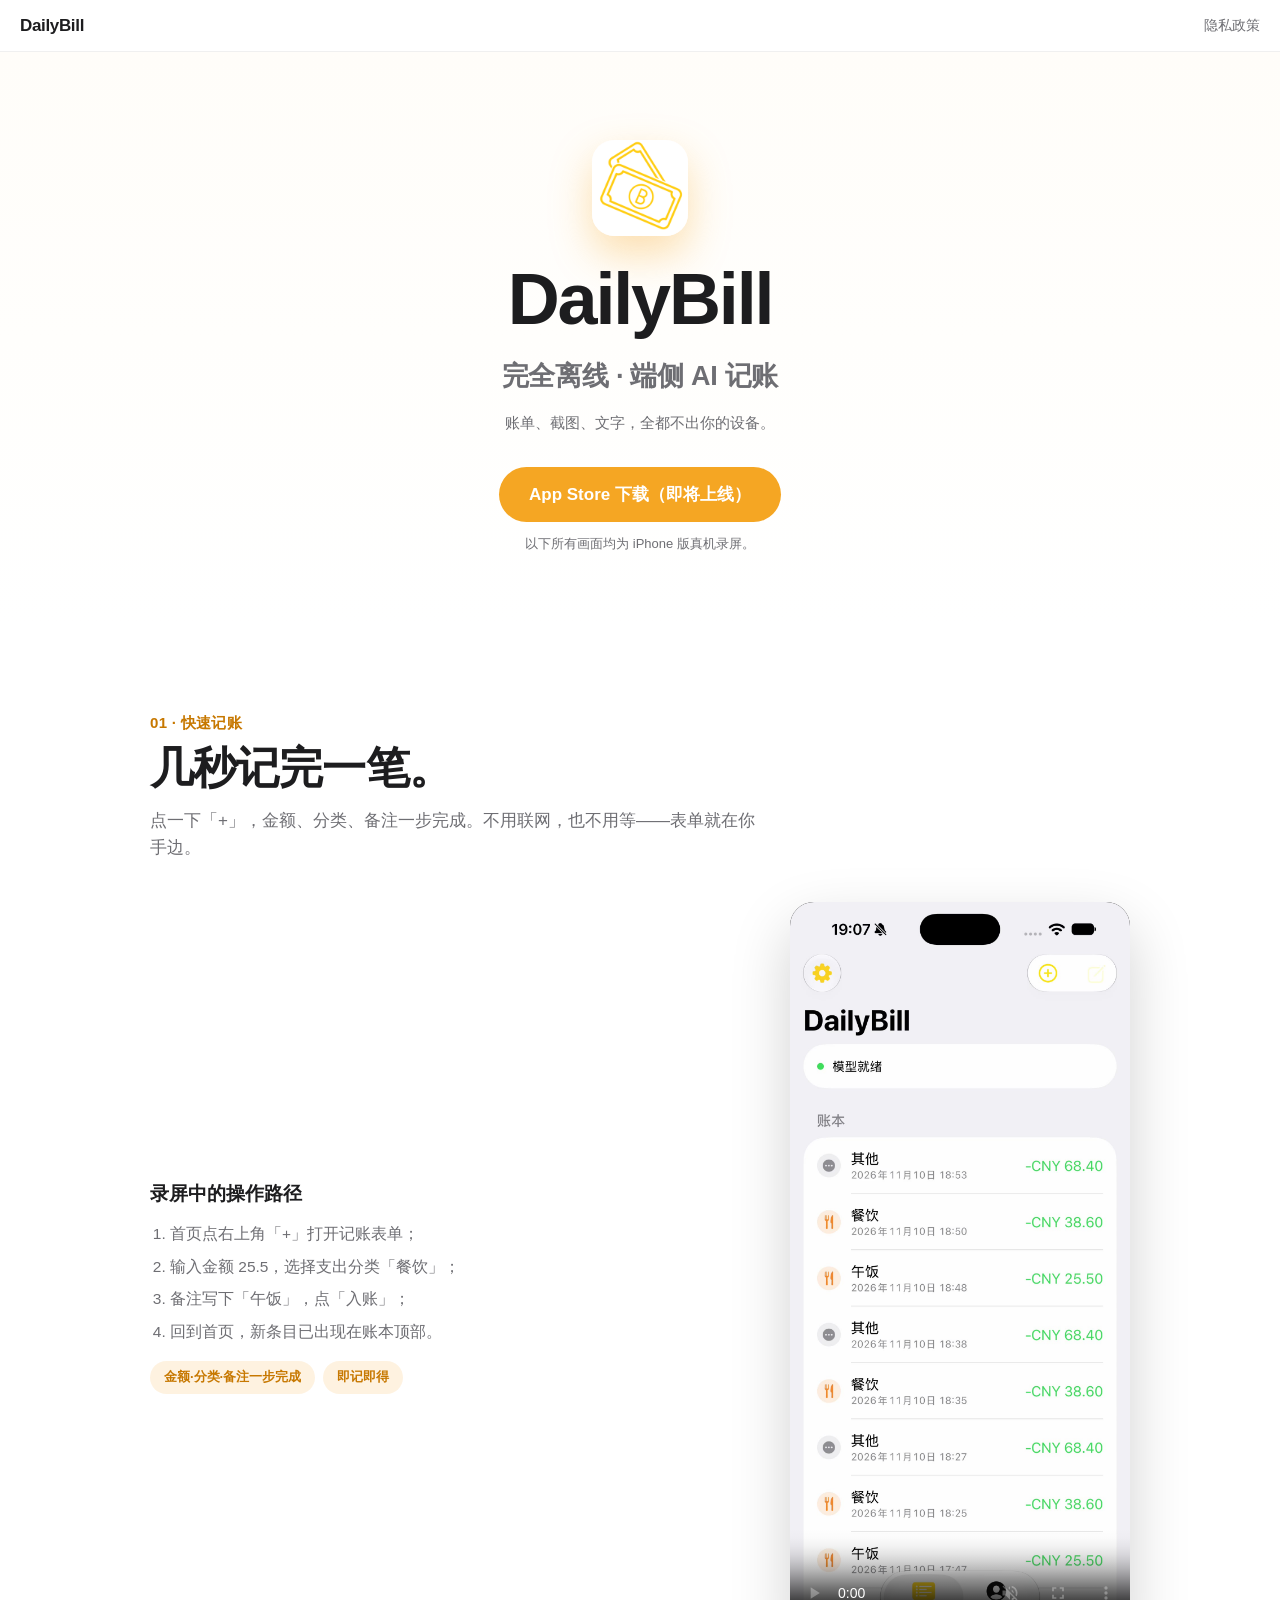
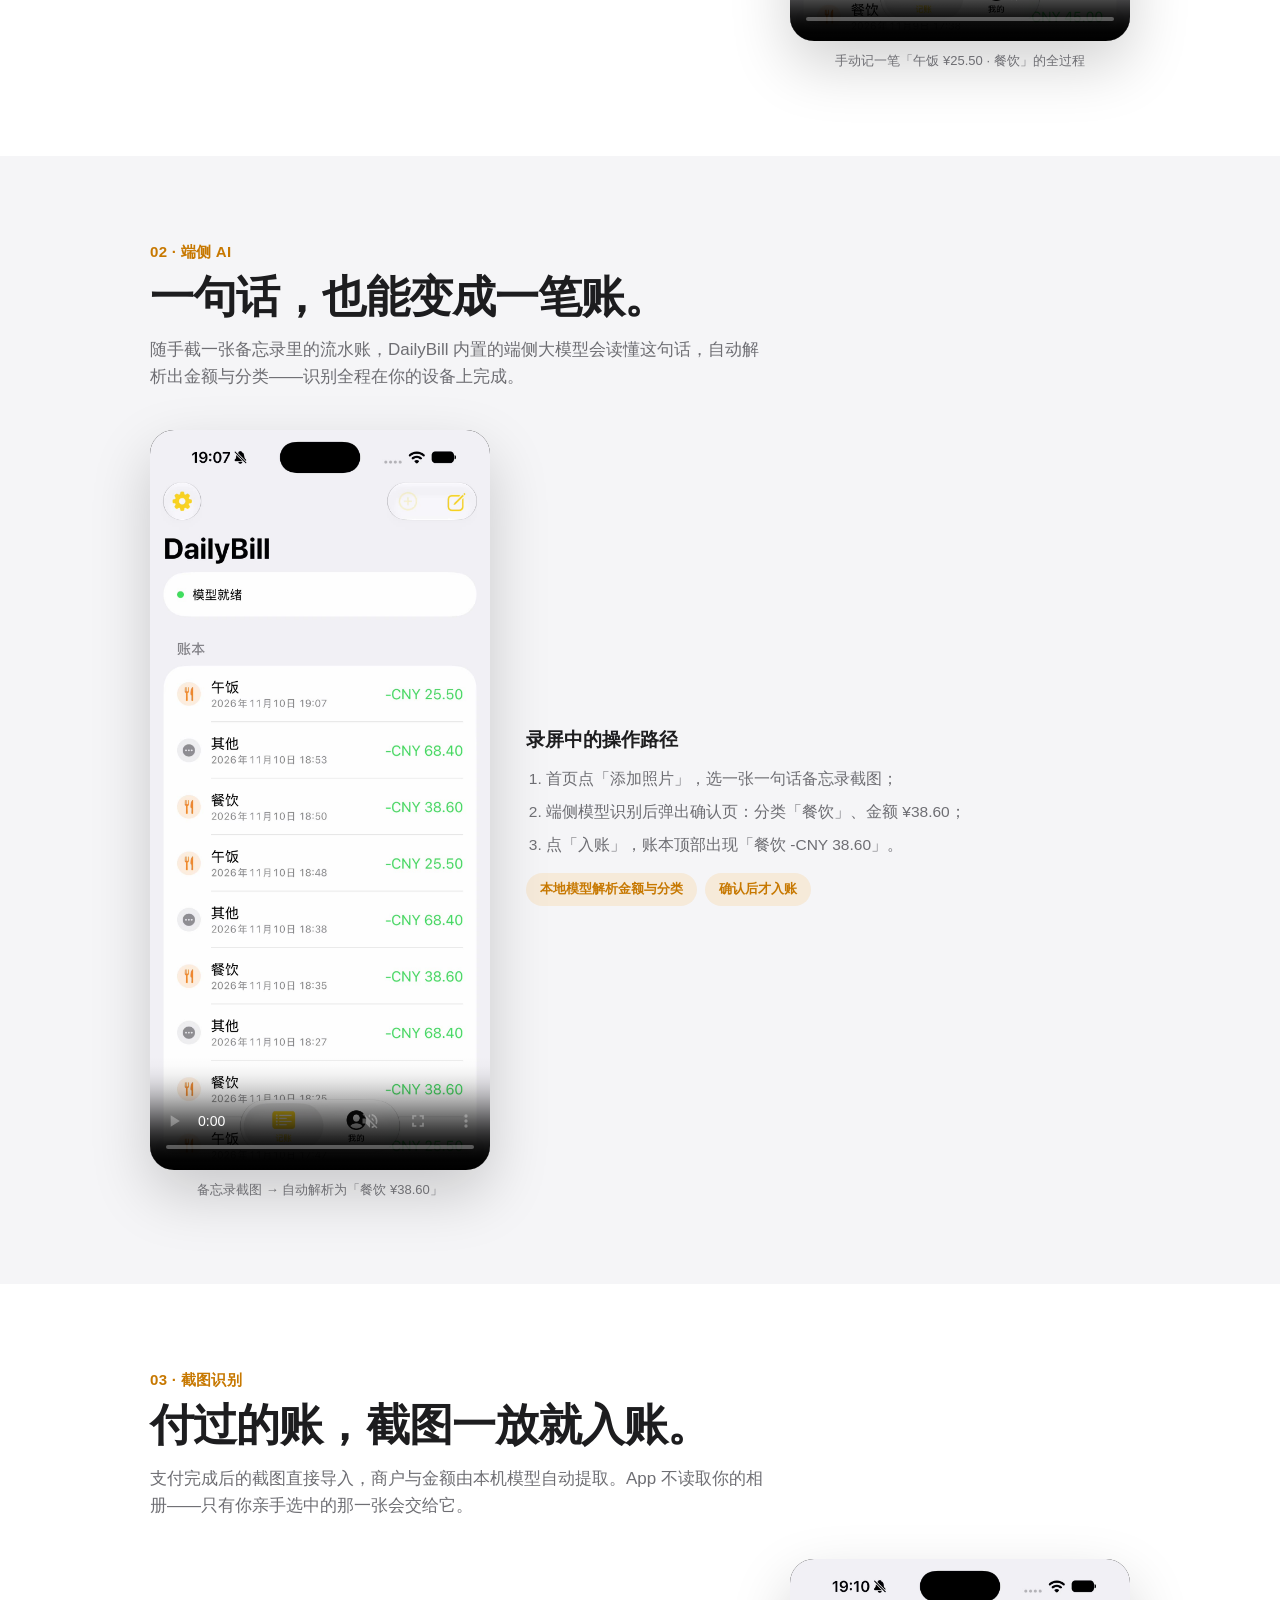
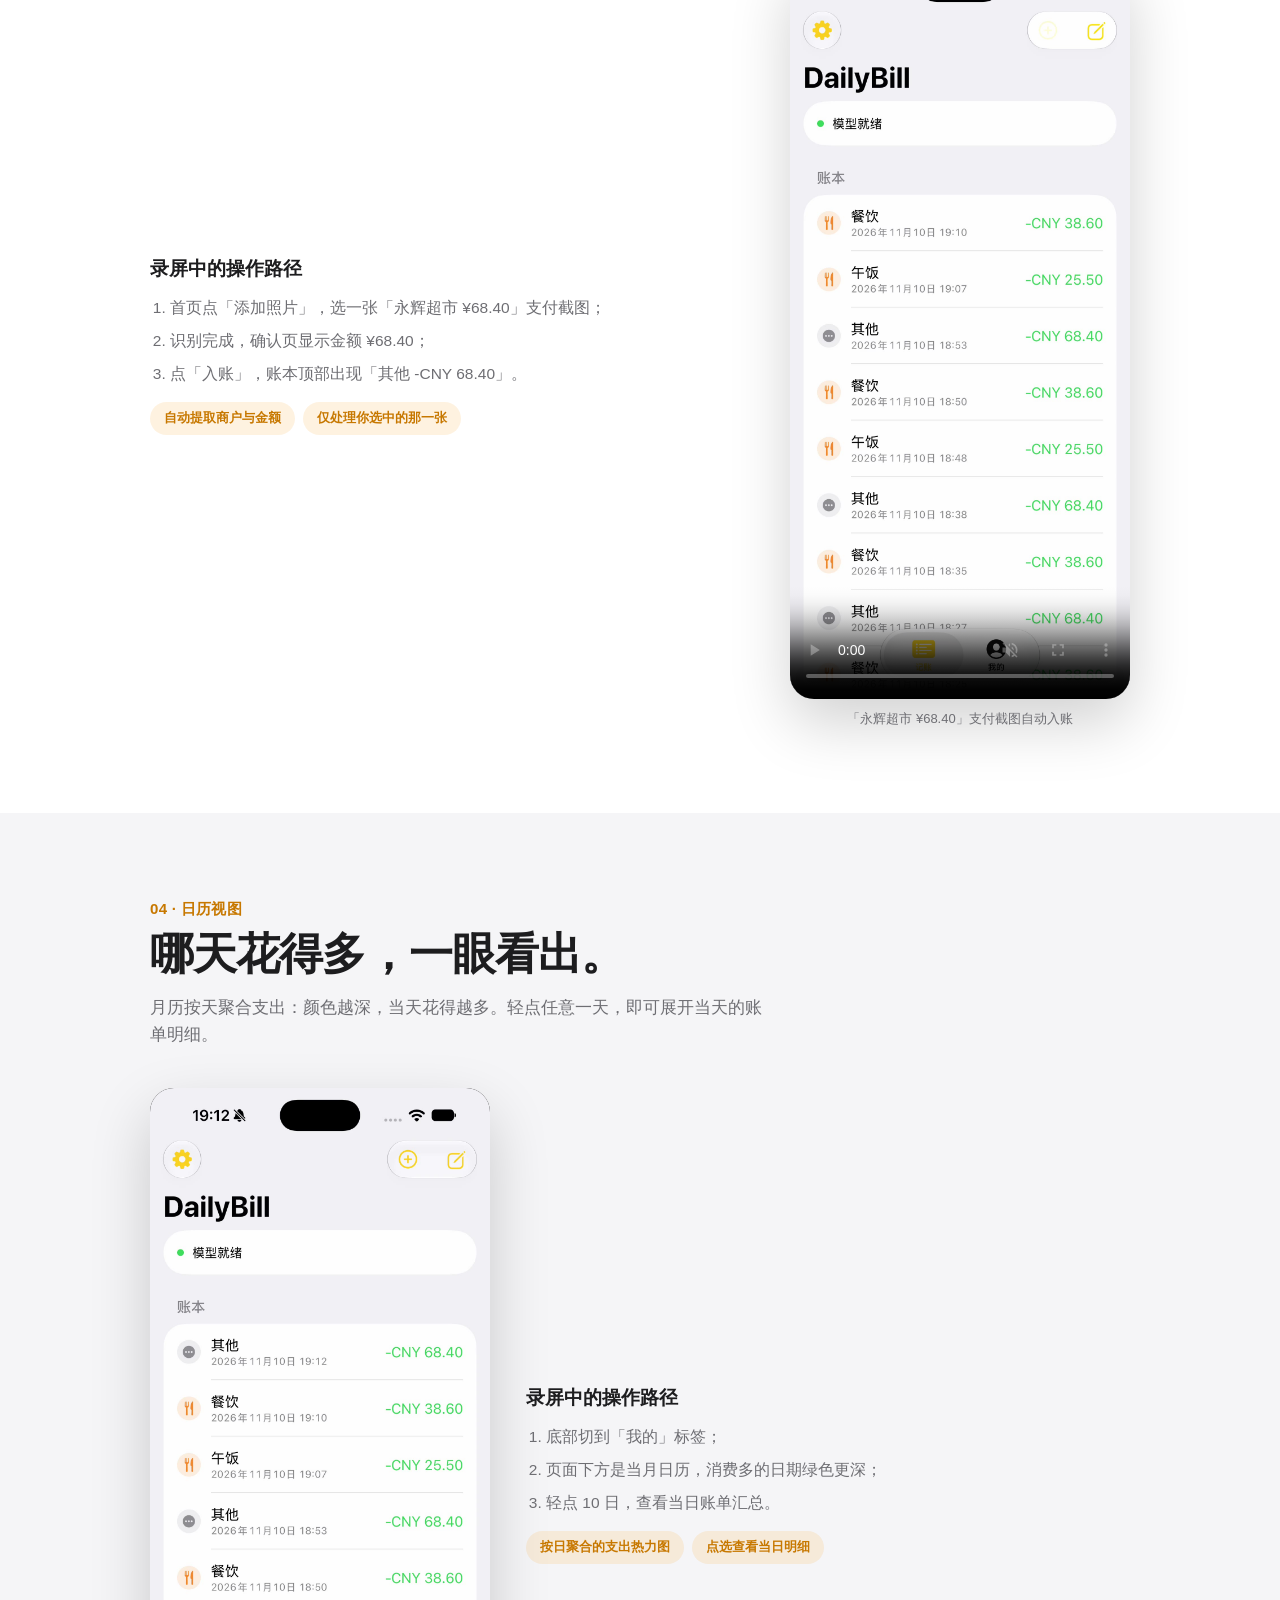
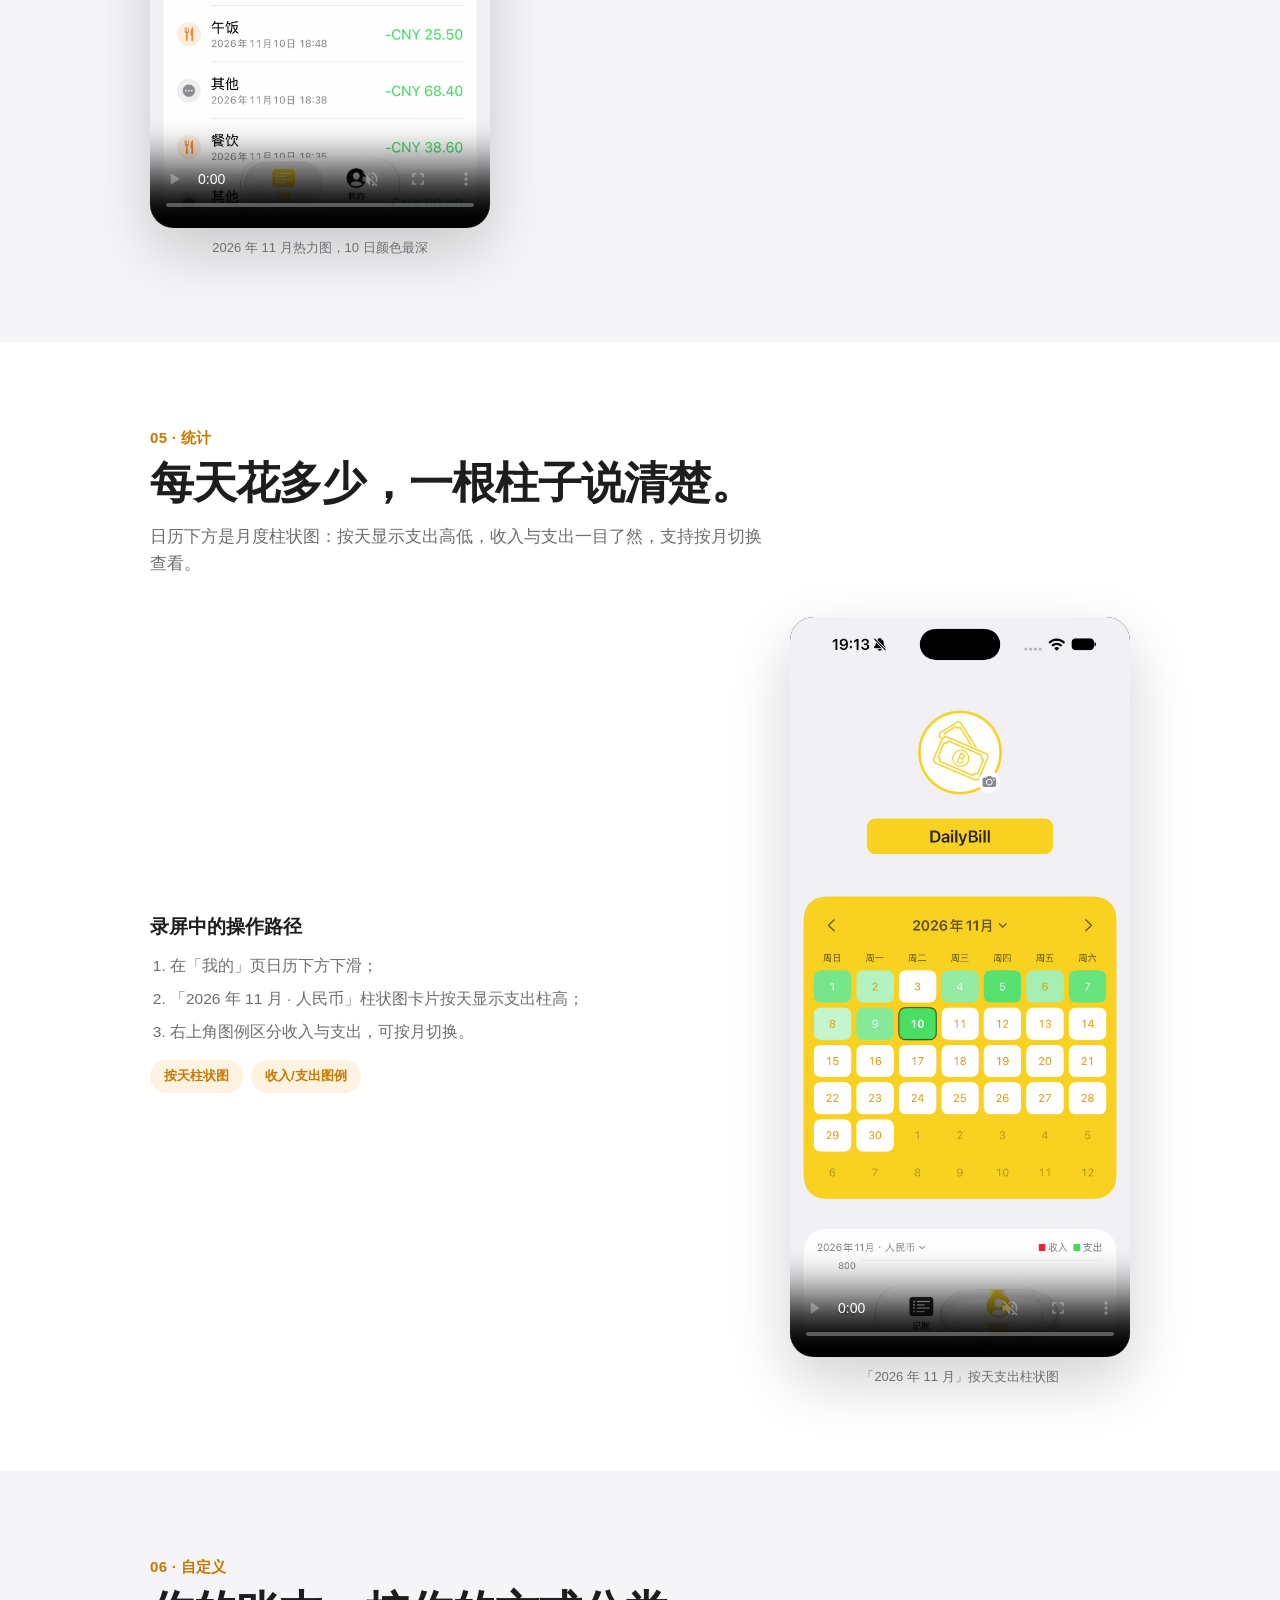
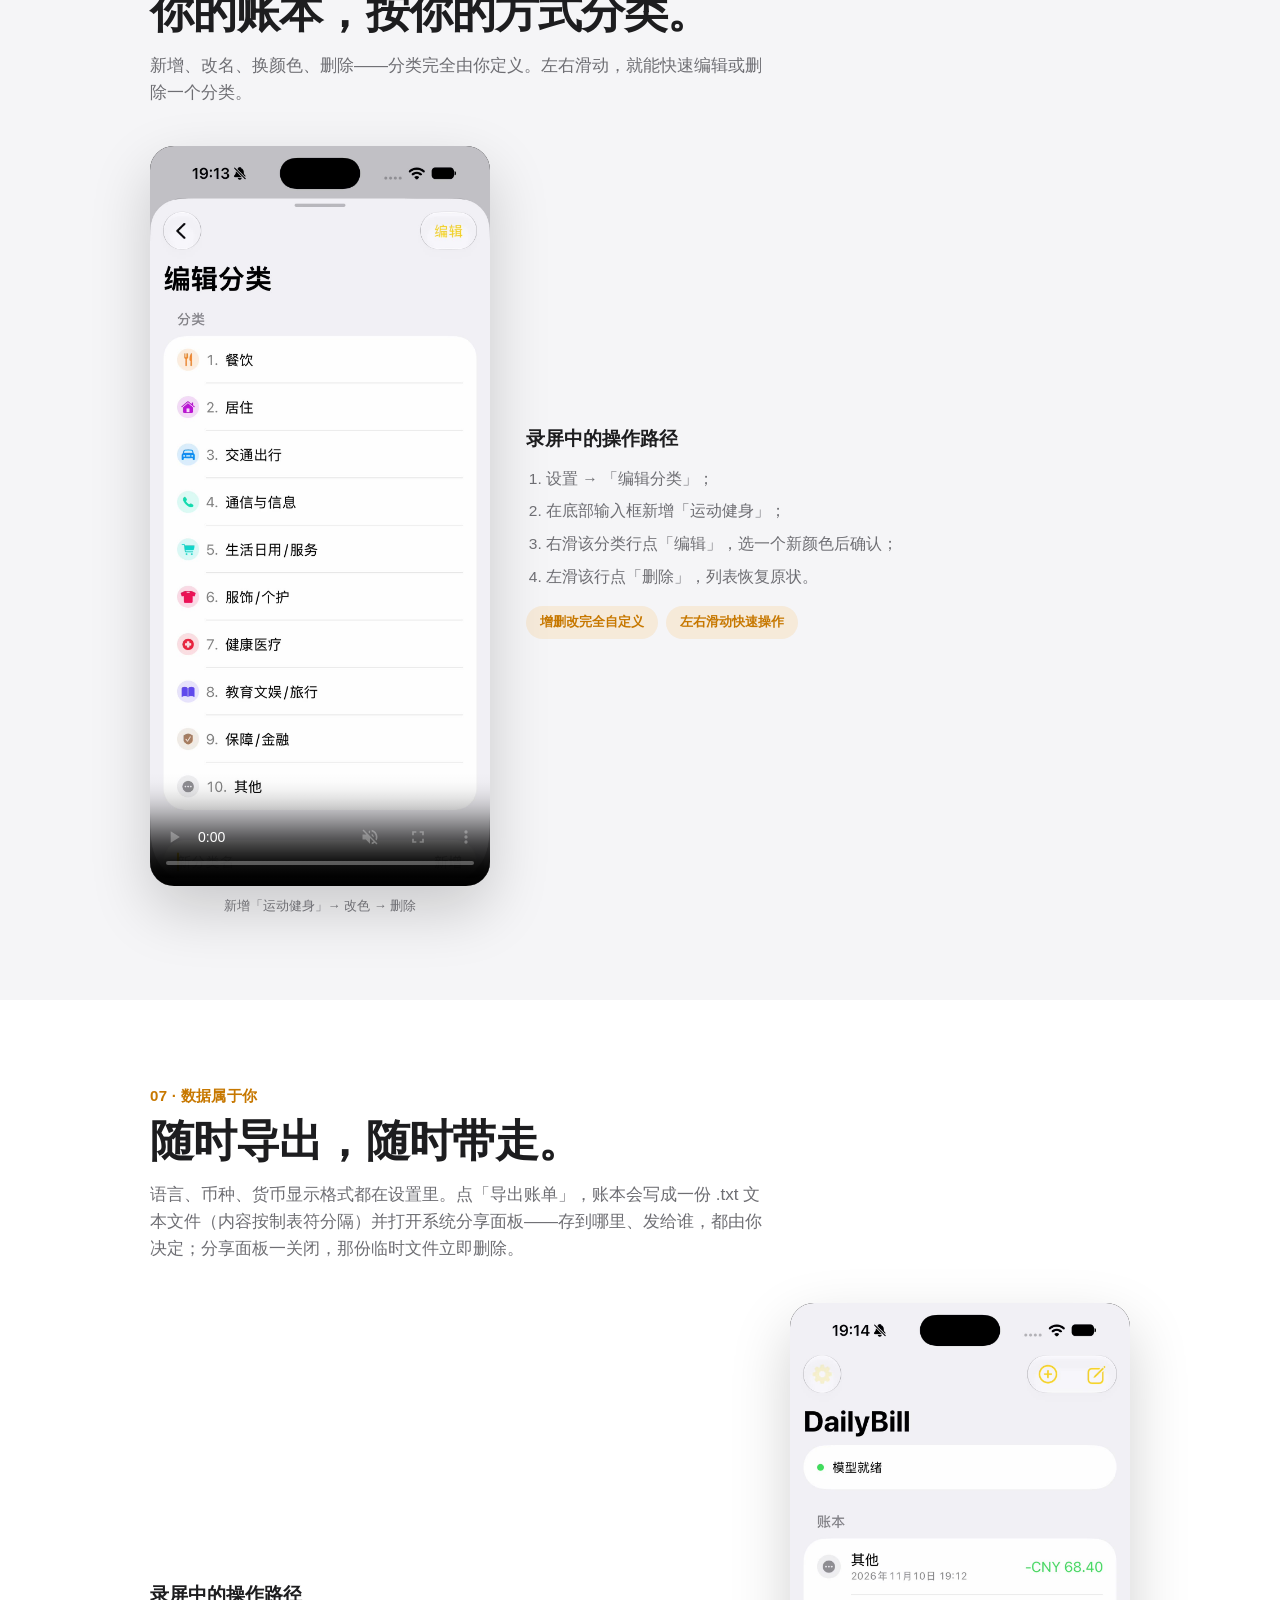
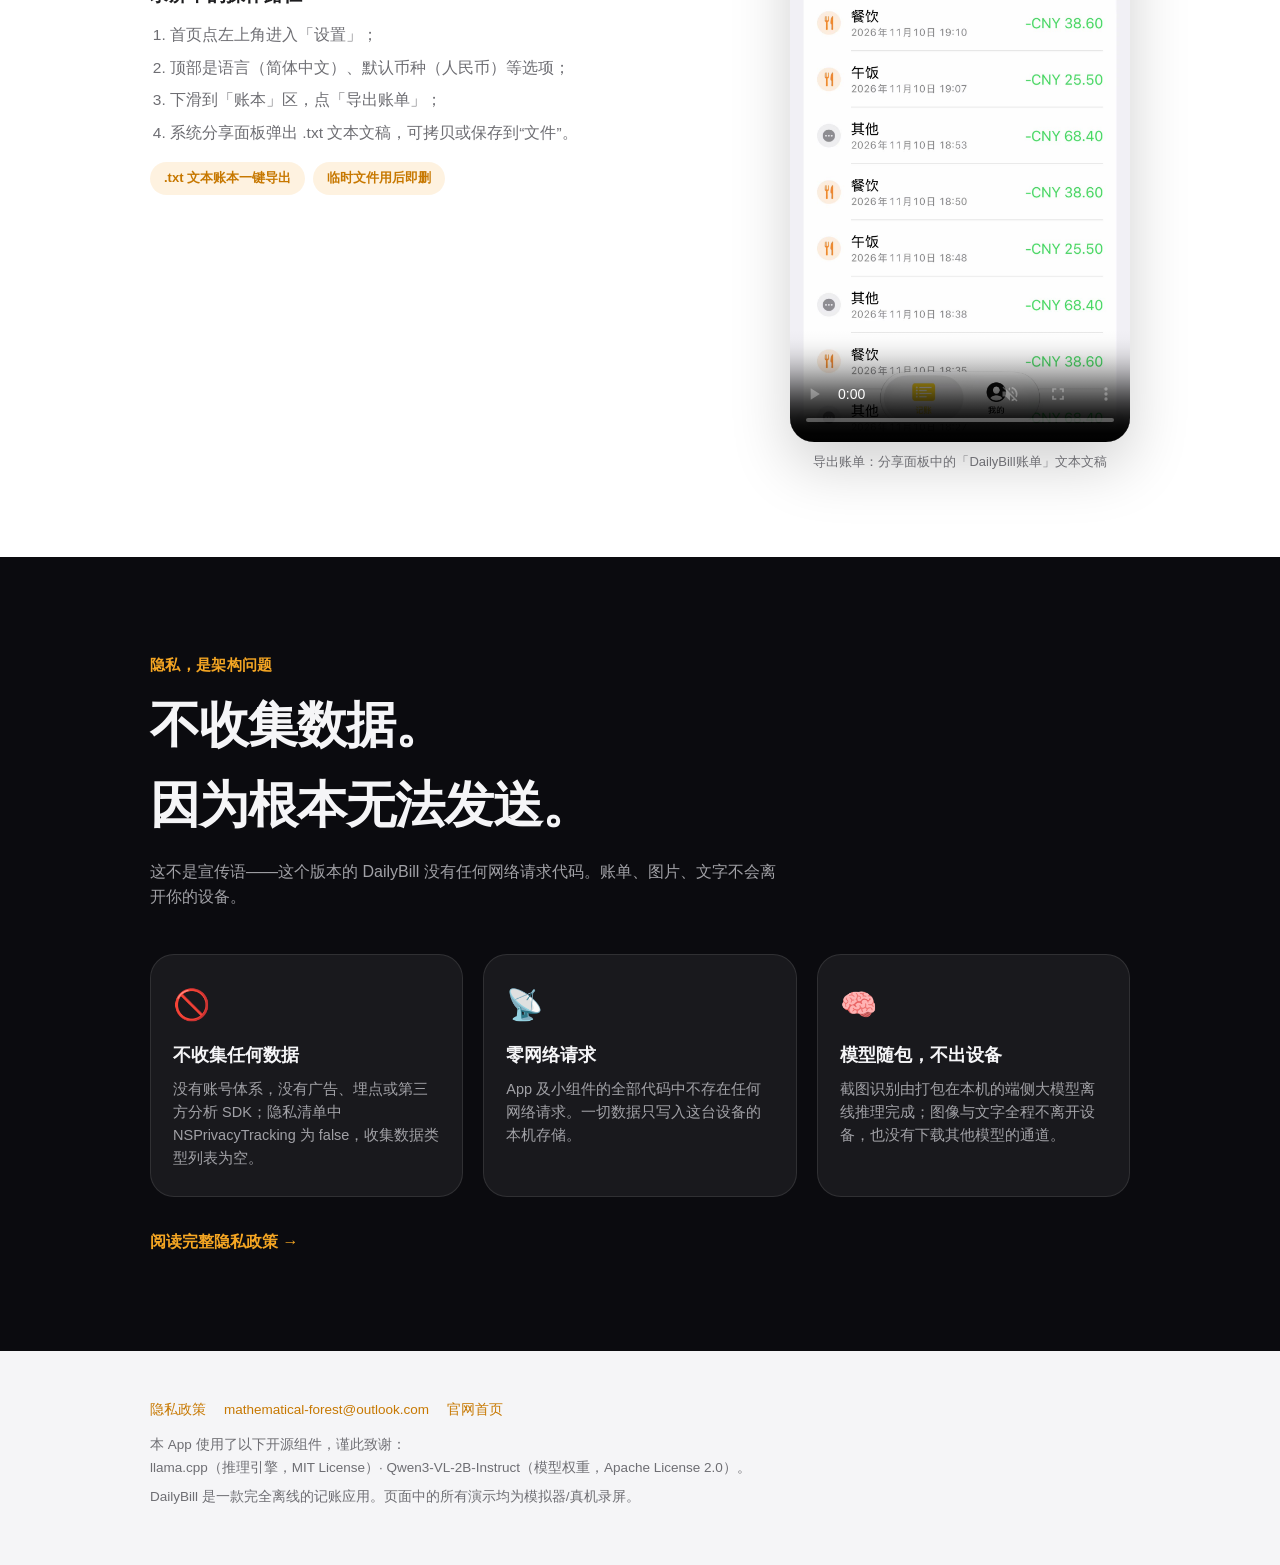
==== commit 36350caf: "Create index.html" ====
--- a/index.html
+++ b/index.html
@@ -16,24 +16,6 @@
   <a class="privacy-link" href="privacy.html">隐私政策</a>
 </nav>
 
-<header class="hero"><!DOCTYPE html>
-<html lang="zh-Hans">
-<head>
-<meta charset="UTF-8">
-<meta name="viewport" content="width=device-width, initial-scale=1, viewport-fit=cover">
-<title>DailyBill — 完全离线 · 端侧 AI 记账</title>
-<meta name="description" content="DailyBill 是一款完全离线的记账 App：手动记账、截图识别、日历热力图与月度统计，全部在你设备上完成。不收集数据，无网络请求。">
-<link rel="icon" type="image/png" sizes="48x48" href="assets/favicon.png">
-<link rel="apple-touch-icon" href="assets/apple-touch-icon.png">
-<link rel="stylesheet" href="assets/style.css">
-</head>
-<body>
-
-<nav class="nav">
-  <span class="brand">DailyBill</span>
-  <a class="privacy-link" href="privacy.html">隐私政策</a>
-</nav>
-
 <header class="hero">
   <div class="app-badge"><img src="assets/app-icon.png" alt="DailyBill App 图标"></div>
   <h1>DailyBill</h1>
@@ -261,230 +243,3 @@
 <script src="assets/main.js"></script>
 </body>
 </html>
-
-  <div class="app-badge"><img src="assets/app-icon.png" alt="DailyBill App 图标"></div>
-  <h1>DailyBill</h1>
-  <p class="tagline">完全离线 · 端侧 AI 记账</p>
-  <p class="sub">账单、截图、文字，全都不出你的设备。</p>
-  <a class="cta" href="#">App Store 下载（即将上线）</a>
-  <span class="cta-note">以下所有画面均为 iPhone 版真机录屏。</span>
-</header>
-
-<main>
-
-<!-- ① 手动记账 -->
-<section class="feature flip" id="manual">
-  <div class="wrap reveal">
-    <p class="kicker">01 · 快速记账</p>
-    <h2>几秒记完一笔。</h2>
-    <p class="lede">点一下「+」，金额、分类、备注一步完成。不用联网，也不用等——表单就在你手边。</p>
-    <div class="media-row">
-      <div class="video-box">
-        <video controls autoplay muted loop playsinline preload="auto" poster="assets/poster-bill-manual.jpg" src="videos/bill-manual.mp4"></video>
-        <p class="cap">手动记一笔「午饭 ¥25.50 · 餐饮」的全过程</p>
-      </div>
-      <div class="steps">
-        <h3>录屏中的操作路径</h3>
-        <ol>
-          <li>首页点右上角「+」打开记账表单；</li>
-          <li>输入金额 25.5，选择支出分类「餐饮」；</li>
-          <li>备注写下「午饭」，点「入账」；</li>
-          <li>回到首页，新条目已出现在账本顶部。</li>
-        </ol>
-        <div class="fact-chips"><span>金额·分类·备注一步完成</span><span>即记即得</span></div>
-      </div>
-    </div>
-  </div>
-</section>
-
-<!-- ② 自然语言截图记账 -->
-<section class="feature alt" id="nlp">
-  <div class="wrap reveal">
-    <p class="kicker">02 · 端侧 AI</p>
-    <h2>一句话，也能变成一笔账。</h2>
-    <p class="lede">随手截一张备忘录里的流水账，DailyBill 内置的端侧大模型会读懂这句话，自动解析出金额与分类——识别全程在你的设备上完成。</p>
-    <div class="media-row">
-      <div class="video-box">
-        <video controls autoplay muted loop playsinline preload="auto" poster="assets/poster-bill-nlp.jpg" src="videos/bill-nlp.mp4"></video>
-        <p class="cap">备忘录截图 → 自动解析为「餐饮 ¥38.60」</p>
-      </div>
-      <div class="steps">
-        <h3>录屏中的操作路径</h3>
-        <ol>
-          <li>首页点「添加照片」，选一张一句话备忘录截图；</li>
-          <li>端侧模型识别后弹出确认页：分类「餐饮」、金额 ¥38.60；</li>
-          <li>点「入账」，账本顶部出现「餐饮 -CNY 38.60」。</li>
-        </ol>
-        <div class="fact-chips"><span>本地模型解析金额与分类</span><span>确认后才入账</span></div>
-      </div>
-    </div>
-  </div>
-</section>
-
-<!-- ③ 支付截图导入 -->
-<section class="feature flip" id="screenshot">
-  <div class="wrap reveal">
-    <p class="kicker">03 · 截图识别</p>
-    <h2>付过的账，截图一放就入账。</h2>
-    <p class="lede">支付完成后的截图直接导入，商户与金额由本机模型自动提取。App 不读取你的相册——只有你亲手选中的那一张会交给它。</p>
-    <div class="media-row">
-      <div class="video-box">
-        <video controls autoplay muted loop playsinline preload="auto" poster="assets/poster-bill-screenshot.jpg" src="videos/bill-screenshot.mp4"></video>
-        <p class="cap">「永辉超市 ¥68.40」支付截图自动入账</p>
-      </div>
-      <div class="steps">
-        <h3>录屏中的操作路径</h3>
-        <ol>
-          <li>首页点「添加照片」，选一张「永辉超市 ¥68.40」支付截图；</li>
-          <li>识别完成，确认页显示金额 ¥68.40；</li>
-          <li>点「入账」，账本顶部出现「其他 -CNY 68.40」。</li>
-        </ol>
-        <div class="fact-chips"><span>自动提取商户与金额</span><span>仅处理你选中的那一张</span></div>
-      </div>
-    </div>
-  </div>
-</section>
-
-<!-- ④ 日历热力图 -->
-<section class="feature alt" id="calendar">
-  <div class="wrap reveal">
-    <p class="kicker">04 · 日历视图</p>
-    <h2>哪天花得多，一眼看出。</h2>
-    <p class="lede">月历按天聚合支出：颜色越深，当天花得越多。轻点任意一天，即可展开当天的账单明细。</p>
-    <div class="media-row">
-      <div class="video-box">
-        <video controls autoplay muted loop playsinline preload="auto" poster="assets/poster-calendar.jpg" src="videos/calendar.mp4"></video>
-        <p class="cap">2026 年 11 月热力图，10 日颜色最深</p>
-      </div>
-      <div class="steps">
-        <h3>录屏中的操作路径</h3>
-        <ol>
-          <li>底部切到「我的」标签；</li>
-          <li>页面下方是当月日历，消费多的日期绿色更深；</li>
-          <li>轻点 10 日，查看当日账单汇总。</li>
-        </ol>
-        <div class="fact-chips"><span>按日聚合的支出热力图</span><span>点选查看当日明细</span></div>
-      </div>
-    </div>
-  </div>
-</section>
-
-<!-- ⑤ 月度柱状图 -->
-<section class="feature flip" id="barchart">
-  <div class="wrap reveal">
-    <p class="kicker">05 · 统计</p>
-    <h2>每天花多少，一根柱子说清楚。</h2>
-    <p class="lede">日历下方是月度柱状图：按天显示支出高低，收入与支出一目了然，支持按月切换查看。</p>
-    <div class="media-row">
-      <div class="video-box">
-        <video controls autoplay muted loop playsinline preload="auto" poster="assets/poster-barchart.jpg" src="videos/barchart.mp4"></video>
-        <p class="cap">「2026 年 11 月」按天支出柱状图</p>
-      </div>
-      <div class="steps">
-        <h3>录屏中的操作路径</h3>
-        <ol>
-          <li>在「我的」页日历下方下滑；</li>
-          <li>「2026 年 11 月 · 人民币」柱状图卡片按天显示支出柱高；</li>
-          <li>右上角图例区分收入与支出，可按月切换。</li>
-        </ol>
-        <div class="fact-chips"><span>按天柱状图</span><span>收入/支出图例</span></div>
-      </div>
-    </div>
-  </div>
-</section>
-
-<!-- ⑥ 编辑分类 -->
-<section class="feature alt" id="categories">
-  <div class="wrap reveal">
-    <p class="kicker">06 · 自定义</p>
-    <h2>你的账本，按你的方式分类。</h2>
-    <p class="lede">新增、改名、换颜色、删除——分类完全由你定义。左右滑动，就能快速编辑或删除一个分类。</p>
-    <div class="media-row">
-      <div class="video-box">
-        <video controls autoplay muted loop playsinline preload="auto" poster="assets/poster-category-edit.jpg" src="videos/category-edit.mp4"></video>
-        <p class="cap">新增「运动健身」→ 改色 → 删除</p>
-      </div>
-      <div class="steps">
-        <h3>录屏中的操作路径</h3>
-        <ol>
-          <li>设置 → 「编辑分类」；</li>
-          <li>在底部输入框新增「运动健身」；</li>
-          <li>右滑该分类行点「编辑」，选一个新颜色后确认；</li>
-          <li>左滑该行点「删除」，列表恢复原状。</li>
-        </ol>
-        <div class="fact-chips"><span>增删改完全自定义</span><span>左右滑动快速操作</span></div>
-      </div>
-    </div>
-  </div>
-</section>
-
-<!-- ⑦ 设置与导出 -->
-<section class="feature flip" id="export">
-  <div class="wrap reveal">
-    <p class="kicker">07 · 数据属于你</p>
-    <h2>随时导出，随时带走。</h2>
-    <p class="lede">语言、币种、货币显示格式都在设置里。点「导出账单」，账本会写成一份 .txt 文本文件（内容按制表符分隔）并打开系统分享面板——存到哪里、发给谁，都由你决定；分享面板一关闭，那份临时文件立即删除。</p>
-    <div class="media-row">
-      <div class="video-box">
-        <video controls autoplay muted loop playsinline preload="auto" poster="assets/poster-settings-export.jpg" src="videos/settings-export.mp4"></video>
-        <p class="cap">导出账单：分享面板中的「DailyBill账单」文本文稿</p>
-      </div>
-      <div class="steps">
-        <h3>录屏中的操作路径</h3>
-        <ol>
-          <li>首页点左上角进入「设置」；</li>
-          <li>顶部是语言（简体中文）、默认币种（人民币）等选项；</li>
-          <li>下滑到「账本」区，点「导出账单」；</li>
-          <li>系统分享面板弹出 .txt 文本文稿，可拷贝或保存到“文件”。</li>
-        </ol>
-        <div class="fact-chips"><span>.txt 文本账本一键导出</span><span>临时文件用后即删</span></div>
-      </div>
-    </div>
-  </div>
-</section>
-
-<!-- 隐私 -->
-<section class="privacy-band" id="privacy">
-  <div class="wrap reveal">
-    <p class="kicker">隐私，是架构问题</p>
-    <h2>不收集数据。<br>因为根本无法发送。</h2>
-    <p class="lede">这不是宣传语——这个版本的 DailyBill 没有任何网络请求代码。账单、图片、文字不会离开你的设备。</p>
-    <div class="pillars">
-      <div class="pillar">
-        <div class="icon" aria-hidden="true">🚫</div>
-        <h3>不收集任何数据</h3>
-        <p>没有账号体系，没有广告、埋点或第三方分析 SDK；隐私清单中 NSPrivacyTracking 为 false，收集数据类型列表为空。</p>
-      </div>
-      <div class="pillar">
-        <div class="icon" aria-hidden="true">📡</div>
-        <h3>零网络请求</h3>
-        <p>App 及小组件的全部代码中不存在任何网络请求。一切数据只写入这台设备的本机存储。</p>
-      </div>
-      <div class="pillar">
-        <div class="icon" aria-hidden="true">🧠</div>
-        <h3>模型随包，不出设备</h3>
-        <p>截图识别由打包在本机的端侧大模型离线推理完成；图像与文字全程不离开设备，也没有下载其他模型的通道。</p>
-      </div>
-    </div>
-    <a class="more" href="privacy.html">阅读完整隐私政策 →</a>
-  </div>
-</section>
-
-</main>
-
-<footer class="site-foot">
-  <div class="wrap">
-    <div class="foot-links">
-      <a href="privacy.html">隐私政策</a>
-      <a href="mailto:mathematical-forest@outlook.com">mathematical-forest@outlook.com</a>
-      <a href="https://xiaoluvsnow.github.io/DailyBill/support.html">支持页面</a>
-    </div>
-    <p class="license">本 App 使用了以下开源组件，谨此致谢：<br>
-      llama.cpp（推理引擎，MIT License）· Qwen3-VL-2B-Instruct（模型权重，Apache License 2.0）。</p>
-    <p class="license">DailyBill 是一款完全离线的记账应用。页面中的所有演示均为模拟器/真机录屏。</p>
-  </div>
-</footer>
-
-<script src="assets/main.js"></script>
-</body>
-</html>
